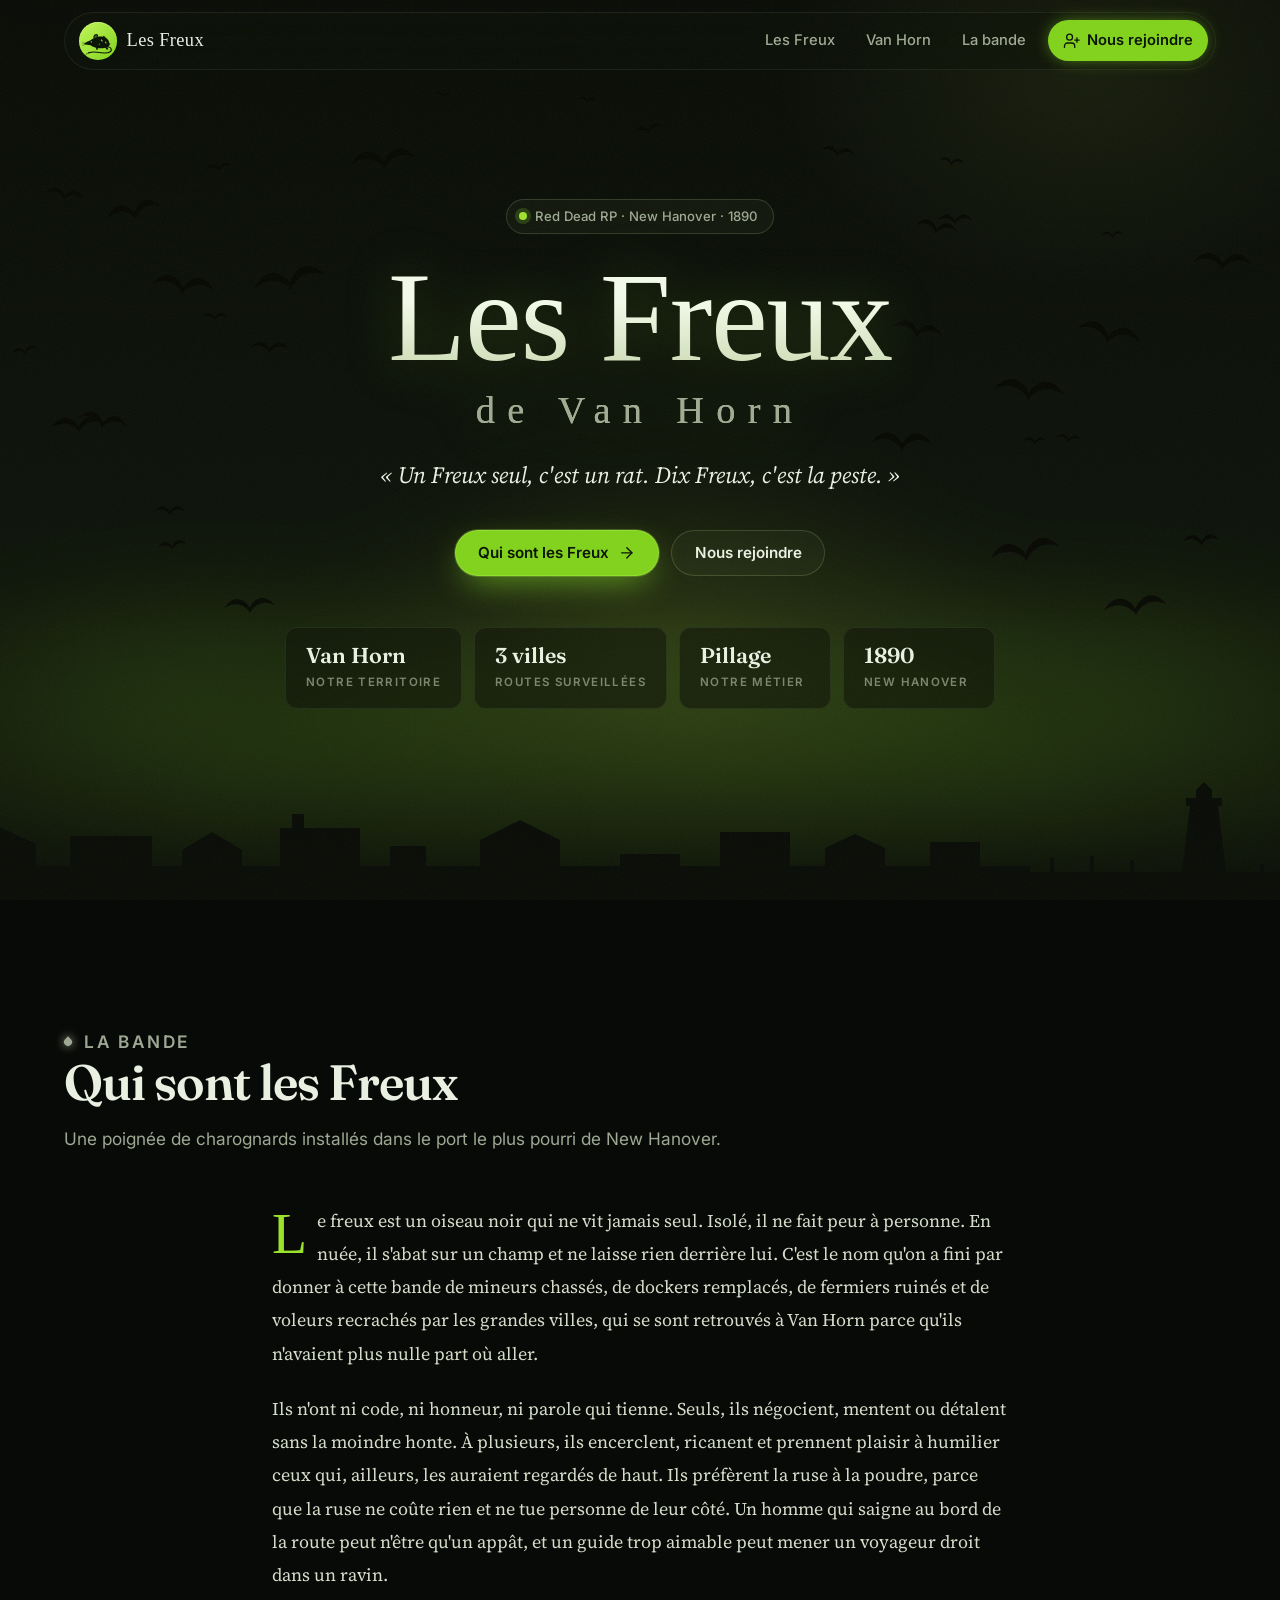
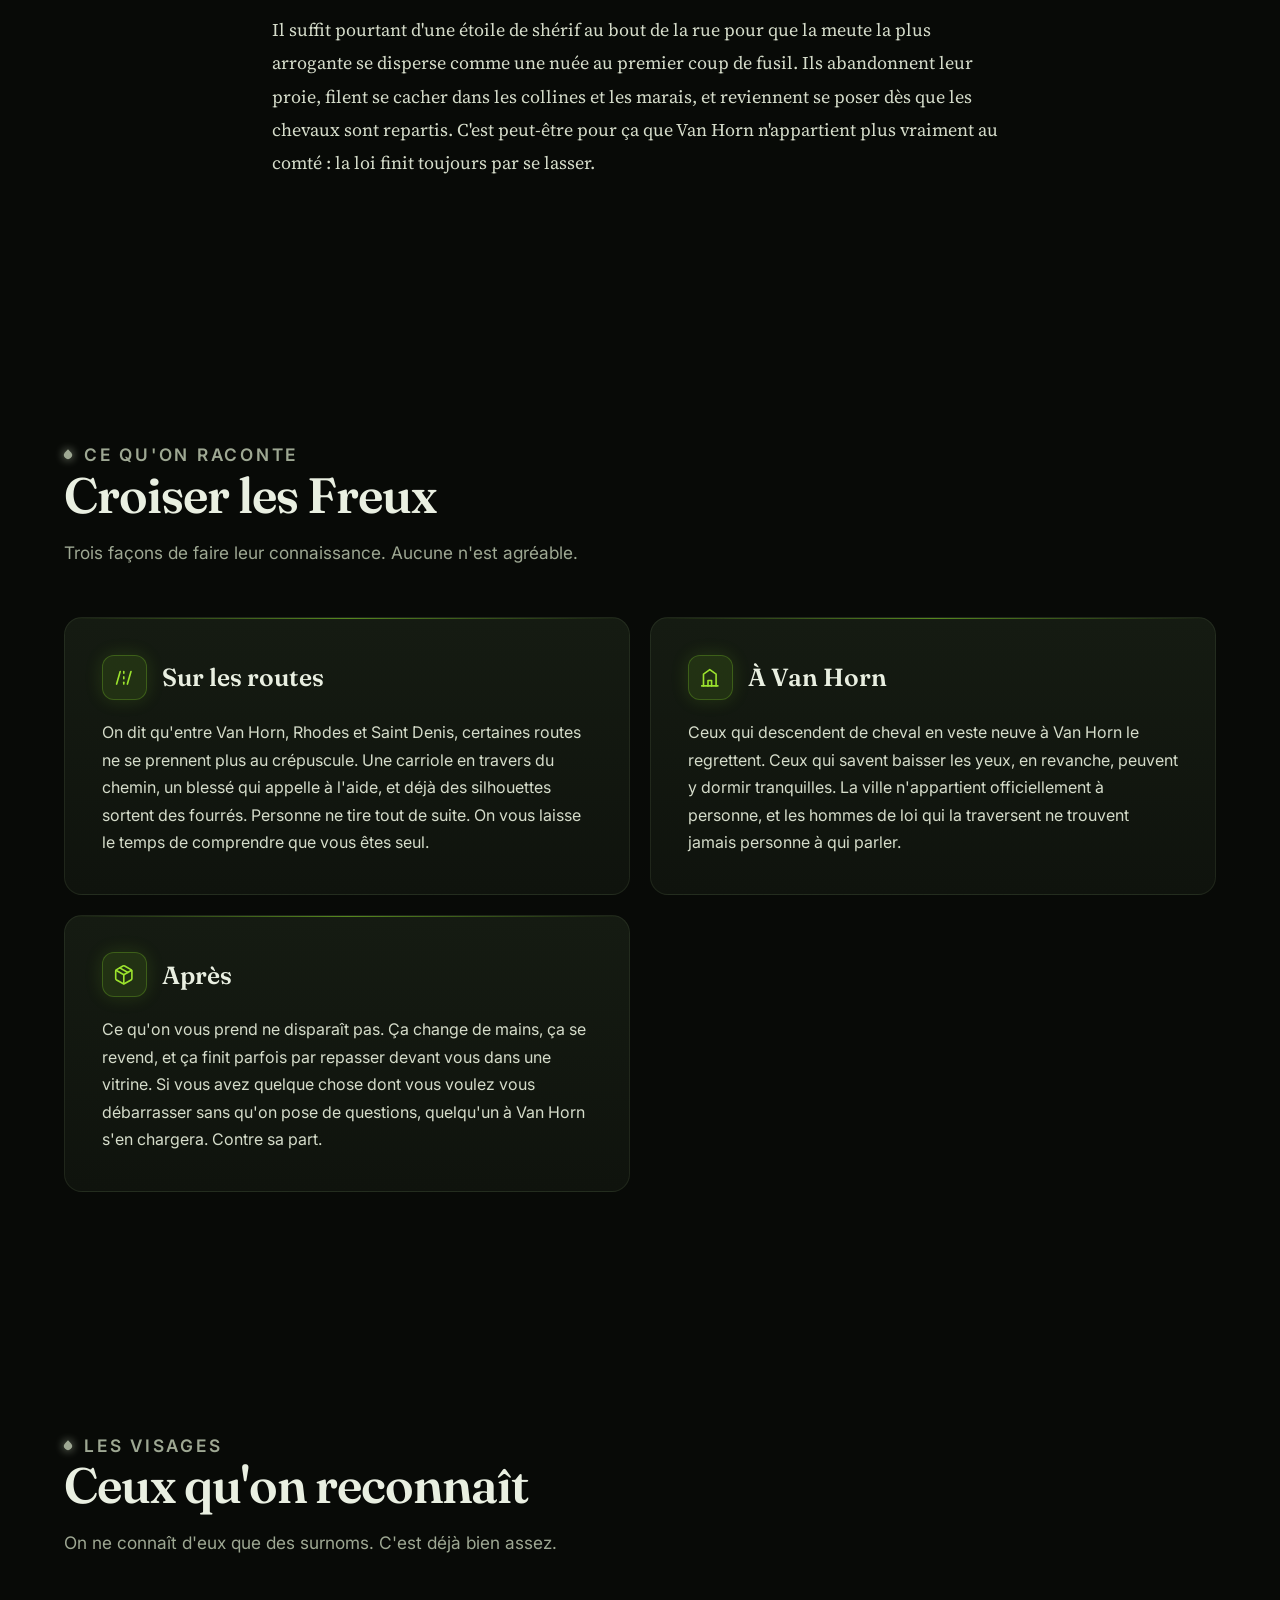
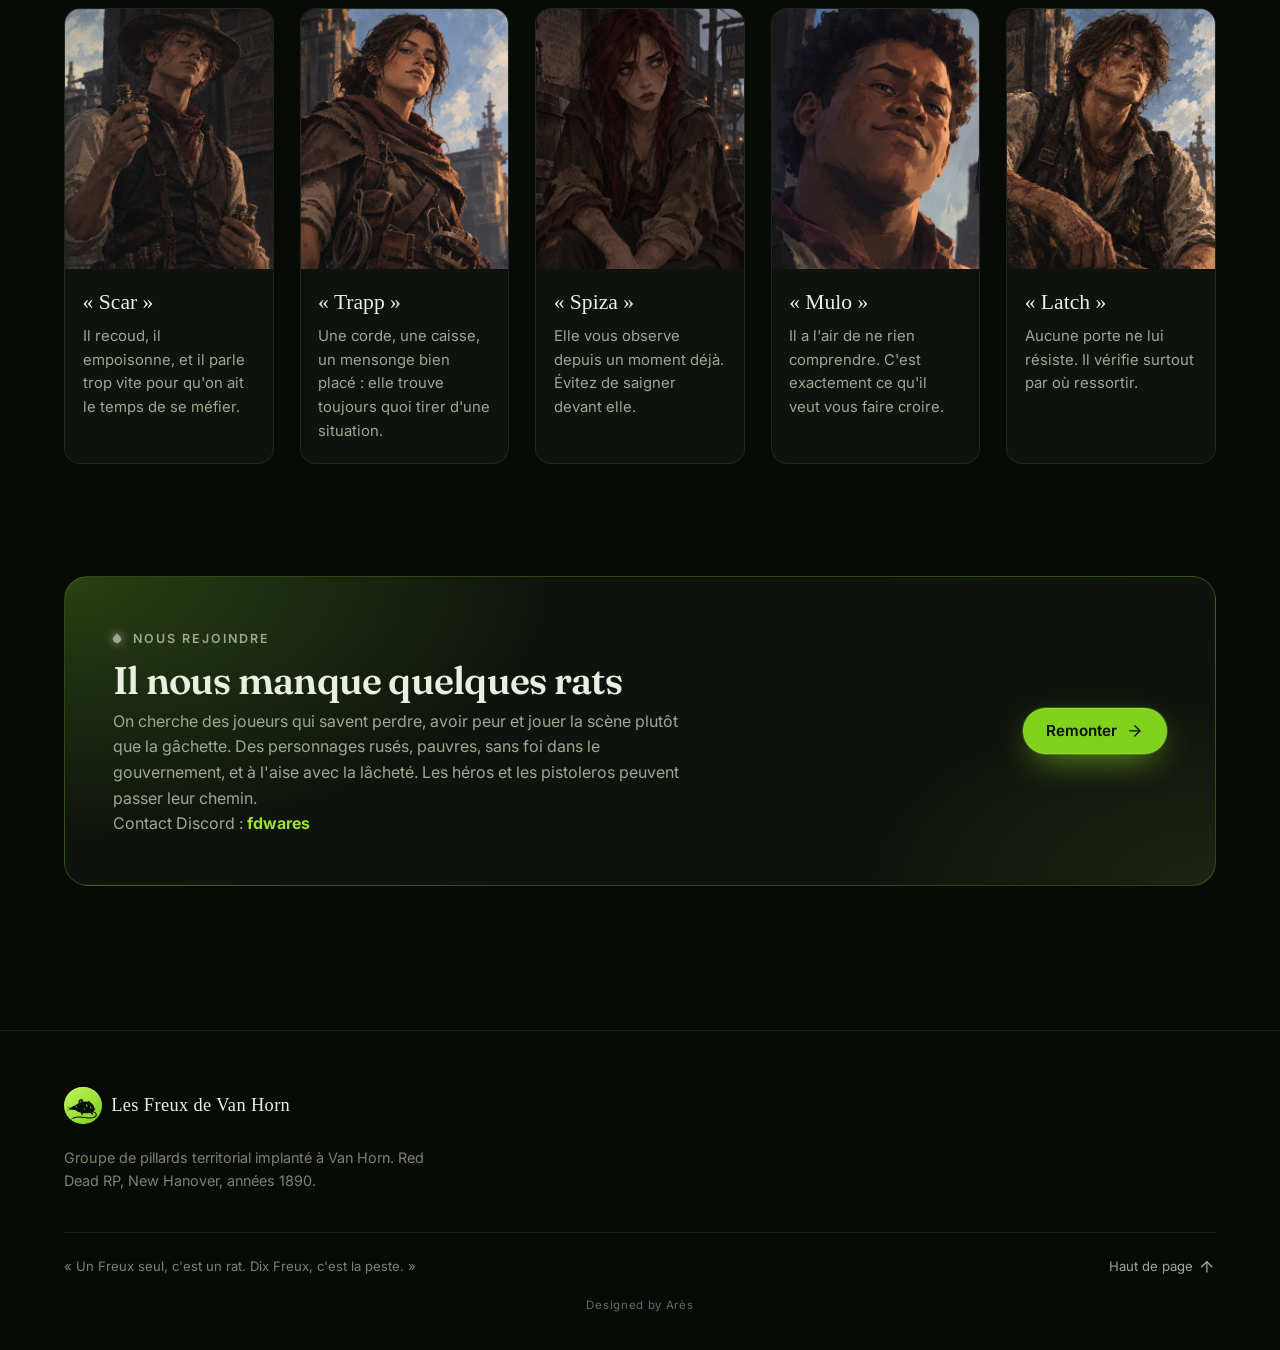
==== index.html @ 33059adc "Site public des Freux" ====
<!doctype html>
<html lang="fr">
<head>
<meta charset="utf-8">
<meta name="viewport" content="width=device-width, initial-scale=1">
<title>Les Freux de Van Horn</title>
<meta name="description" content="Les Freux, bande de pillards de Van Horn. Red Dead RP, New Hanover, années 1890.">
<meta name="theme-color" content="#080a07">
<script>document.documentElement.classList.add('js')</script>
<link rel="preconnect" href="https://fonts.googleapis.com">
<link rel="preconnect" href="https://fonts.gstatic.com" crossorigin>
<link href="https://fonts.googleapis.com/css2?family=Inter:wght@400;500;600;700&family=Fraunces:opsz,wght@9..144,500;9..144,600&family=Source+Serif+4:ital,opsz,wght@0,8..60,400;0,8..60,500;1,8..60,400&family=IM+Fell+English+SC&family=Special+Elite&display=swap" rel="stylesheet">
<link rel="stylesheet" href="style.css?v=1">
<link rel="icon" type="image/svg+xml" href="logo-freux.svg?v=2">
</head>
<body>
<header class="barre">
  <nav class="barre__inner" aria-label="Navigation principale">
    <a class="marque" href="#haut"><span class="marque__logo"><svg viewBox="0 0 64 64" aria-hidden="true"><g transform="translate(5.6 4) scale(0.84)"><path d="M51.6 45.4 C59 46.4 61 52.4 56.6 55.6 C51 59.6 40 58.4 30 56.6 C24 55.6 18.4 55.9 13 57.8" fill="none" stroke="#071004" stroke-width="2.3" stroke-linecap="round"/><path d="M13 57.8 C10.6 58.7 8.8 59.8 7.4 61" fill="none" stroke="#071004" stroke-width="1.2" stroke-linecap="round"/><path fill="#071004" fill-rule="evenodd" d="M3.5 40 C7 36.4 11.6 33.8 17 32.2 C19 29.8 21.8 28.4 24.6 28 C29.6 25.4 36.4 23.8 42 25.2 L43 22.6 L44.4 25.4 L46.2 23.2 L46.6 26.6 C51.4 28.8 54.6 33.4 54.8 38.8 L57.4 38.4 L55.4 41.2 C54.8 43.6 53 45.2 50.6 46 L53 51 L48.6 51.2 L47 47.2 C42 48.6 36 48.8 31 48.2 L31.6 51.6 L28.4 51.6 L27.8 47.6 C23.4 46.4 19.6 44.4 16.6 42.2 C12.6 41.8 7.6 41.6 3.5 40 Z M37.4 32 L39.6 29.8 L39.6 33.4 L42.2 32.2 L40.2 35.4 Z M45.6 36 L47.6 34 L47.8 37.4 L50 36.6 L48 39.4 Z M33 40.4 L35 38.8 L35 42 Z"/><path fill="#071004" d="M22.8 29 C21.4 23.8 24 19.6 28 19.4 C31.4 19.2 33 22.4 32 25.4 L30.4 24.8 L30.8 27.2 C29 28.8 25.4 29.8 22.8 29 Z"/><path fill="#e2f58a" fill-opacity=".28" d="M24.4 27.4 C23.6 24.2 25.2 21.6 27.8 21.4 C29.8 21.3 30.8 23 30.5 24.4 L29.4 24 L29.6 26.2 C28.2 27.2 26 27.8 24.4 27.4 Z"/><circle cx="18.4" cy="35.4" r="1.4" fill="#e2f58a" fill-opacity=".8"/><path d="M7 38.8 L0 35.6 M7.2 39.8 L-.6 39.6 M7 40.6 L.4 43.2" stroke="#071004" stroke-width=".6" stroke-linecap="round" fill="none"/></g></svg></span>Les Freux</a>
    <button class="barre__menu" type="button" aria-expanded="false" aria-controls="menu-principal" aria-label="Ouvrir le menu"><svg class="icone icone-ouvrir" viewBox="0 0 24 24" fill="none" stroke="currentColor" stroke-width="1.8" stroke-linecap="round" stroke-linejoin="round" aria-hidden="true"><path d="M4 6h16"/><path d="M4 12h16"/><path d="M4 18h16"/></svg><svg class="icone icone-fermer" viewBox="0 0 24 24" fill="none" stroke="currentColor" stroke-width="1.8" stroke-linecap="round" stroke-linejoin="round" aria-hidden="true"><path d="M18 6 6 18"/><path d="m6 6 12 12"/></svg></button>
    <div class="barre__liens" id="menu-principal">
      <a href="#freux">Les Freux</a>
      <a href="#rumeurs">Van Horn</a>
      <a href="#visages">La bande</a>
      <a class="barre__cta" href="#rejoindre"><svg class="icone" viewBox="0 0 24 24" fill="none" stroke="currentColor" stroke-width="1.8" stroke-linecap="round" stroke-linejoin="round" aria-hidden="true"><path d="M16 21v-2a4 4 0 0 0-4-4H6a4 4 0 0 0-4 4v2"/><circle cx="9" cy="7" r="4"/><path d="M19 8v6"/><path d="M22 11h-6"/></svg>Nous rejoindre</a>
    </div>
  </nav>
</header>
<div class="progression" aria-hidden="true"><span></span></div>

<main id="haut">

  <section class="hero">
    <svg class="hero__nuee" viewBox="0 0 1200 800" preserveAspectRatio="xMidYMid slice" aria-hidden="true">
    <defs>
      <path id="freux" fill="currentColor" d="M-20 2 C-14 -6 -7 -7 -1 1 L0 3 L1 1 C7 -7 14 -6 20 2 C13 -2 6 -1 1 5 L0 7 L-1 5 C-6 -1 -13 -2 -20 2Z"/>
    </defs>
    <g>
      <use href="#freux" transform="translate(150 186) rotate(-12) scale(1.22)"/>
      <use href="#freux" transform="translate(222 281) rotate(0) scale(0.56)"/>
      <use href="#freux" transform="translate(53 311) rotate(-11) scale(0.58)"/>
      <use href="#freux" transform="translate(184 484) rotate(-8) scale(0.64)"/>
      <use href="#freux" transform="translate(253 537) rotate(-3) scale(1.13)"/>
      <use href="#freux" transform="translate(372 140) rotate(-6) scale(1.44)"/>
      <use href="#freux" transform="translate(89 172) rotate(9) scale(0.84)"/>
      <use href="#freux" transform="translate(101 376) rotate(-4) scale(1.20)"/>
      <use href="#freux" transform="translate(226 148) rotate(-8) scale(0.57)"/>
      <use href="#freux" transform="translate(271 308) rotate(2) scale(0.85)"/>
      <use href="#freux" transform="translate(194 252) rotate(6) scale(1.37)"/>
      <use href="#freux" transform="translate(123 373) rotate(11) scale(1.08)"/>
      <use href="#freux" transform="translate(288 247) rotate(-11) scale(1.58)"/>
      <use href="#freux" transform="translate(182 453) rotate(0) scale(0.67)"/>
      <use href="#freux" transform="translate(607 114) rotate(-12) scale(0.65)"/>
      <use href="#freux" transform="translate(553 88) rotate(4) scale(0.40)"/>
      <use href="#freux" transform="translate(407 48) rotate(-9) scale(0.44)"/>
      <use href="#freux" transform="translate(530 46) rotate(-10) scale(0.35)"/>
    </g>
    <g>
      <use href="#freux" transform="translate(833 391) rotate(2) scale(1.34)"/>
      <use href="#freux" transform="translate(1118 231) rotate(3) scale(1.26)"/>
      <use href="#freux" transform="translate(1017 295) rotate(12) scale(1.42)"/>
      <use href="#freux" transform="translate(981 389) rotate(6) scale(0.57)"/>
      <use href="#freux" transform="translate(1040 537) rotate(-6) scale(1.40)"/>
      <use href="#freux" transform="translate(951 391) rotate(-1) scale(0.52)"/>
      <use href="#freux" transform="translate(877 143) rotate(8) scale(0.56)"/>
      <use href="#freux" transform="translate(864 201) rotate(10) scale(0.93)"/>
      <use href="#freux" transform="translate(847 292) rotate(11) scale(1.10)"/>
      <use href="#freux" transform="translate(1099 479) rotate(-2) scale(0.81)"/>
      <use href="#freux" transform="translate(942 488) rotate(-10) scale(1.55)"/>
      <use href="#freux" transform="translate(880 194) rotate(0) scale(0.76)"/>
      <use href="#freux" transform="translate(1020 208) rotate(-2) scale(0.50)"/>
      <use href="#freux" transform="translate(946 345) rotate(5) scale(1.55)"/>
      <use href="#freux" transform="translate(776 134) rotate(8) scale(0.74)"/>
      <use href="#freux" transform="translate(425 84) rotate(10) scale(0.36)"/>
      <use href="#freux" transform="translate(650 58) rotate(-4) scale(0.46)"/>
      <use href="#freux" transform="translate(540 55) rotate(14) scale(0.73)"/>
    </g>
  </svg>
    <svg class="hero__horizon" viewBox="0 0 1440 130" preserveAspectRatio="xMidYMax slice" aria-hidden="true">
    <path fill="currentColor" d="M0 130 L0 96 L40 96 L40 74 L78 56 L116 74 L116 96 L150 96 L150 66 L232 66 L232 96 L262 96 L262 80 L292 62 L322 80 L322 96 L360 96 L360 58 L372 58 L372 44 L384 44 L384 58 L440 58 L440 96 L470 96 L470 76 L506 76 L506 96 L560 96 L560 70 L600 50 L640 70 L640 96 L700 96 L700 84 L760 84 L760 96 L800 96 L800 62 L870 62 L870 96 L905 96 L905 78 L935 64 L965 78 L965 96 L1010 96 L1010 72 L1060 72 L1060 96 L1110 96 L1110 102 L1130 102 L1130 88 L1134 88 L1134 102 L1170 102 L1170 86 L1174 86 L1174 102 L1210 102 L1210 90 L1214 90 L1214 102 L1262 102 L1270 36 L1266 36 L1266 28 L1276 28 L1276 20 L1284 12 L1292 20 L1292 28 L1302 28 L1302 36 L1298 36 L1306 102 L1340 102 L1340 94 L1344 94 L1344 102 L1390 102 L1390 92 L1394 92 L1394 102 L1440 104 L1440 130 Z"/>
  </svg>
    <div class="hero__contenu">
      <p class="pastille"><span class="pastille__point"></span>Red Dead RP · New Hanover · 1890</p>
      <h1 class="hero__titre">Les Freux <span>de Van Horn</span></h1>
      <p class="hero__accroche">« Un Freux seul, c'est un rat. Dix Freux, c'est la peste. »</p>
      <div class="hero__actions">
        <a class="bouton bouton--plein" href="#freux">Qui sont les Freux <svg class="icone" viewBox="0 0 24 24" fill="none" stroke="currentColor" stroke-width="1.8" stroke-linecap="round" stroke-linejoin="round" aria-hidden="true"><path d="M5 12h14"/><path d="m12 5 7 7-7 7"/></svg></a>
        <a class="bouton" href="#rejoindre">Nous rejoindre</a>
      </div>
      <ul class="hero__chiffres">
        <li><strong>Van Horn</strong><span>Notre territoire</span></li>
        <li><strong>3 villes</strong><span>Routes surveillées</span></li>
        <li><strong>Pillage</strong><span>Notre métier</span></li>
        <li><strong>1890</strong><span>New Hanover</span></li>
      </ul>
    </div>
  </section>

  <section class="section" id="freux">
    <div class="conteneur">
      <header class="titre-section" data-reveal>
        <p class="surligne">La bande</p>
        <h2>Qui sont les Freux</h2>
        <p>Une poignée de charognards installés dans le port le plus pourri de New Hanover.</p>
      </header>

      <div class="lecture-seule" data-reveal>
        <p>Le freux est un oiseau noir qui ne vit jamais seul. Isolé, il ne fait peur à personne. En nuée, il s'abat sur un champ et ne laisse rien derrière lui. C'est le nom qu'on a fini par donner à cette bande de mineurs chassés, de dockers remplacés, de fermiers ruinés et de voleurs recrachés par les grandes villes, qui se sont retrouvés à Van Horn parce qu'ils n'avaient plus nulle part où aller.</p>
        <p>Ils n'ont ni code, ni honneur, ni parole qui tienne. Seuls, ils négocient, mentent ou détalent sans la moindre honte. À plusieurs, ils encerclent, ricanent et prennent plaisir à humilier ceux qui, ailleurs, les auraient regardés de haut. Ils préfèrent la ruse à la poudre, parce que la ruse ne coûte rien et ne tue personne de leur côté. Un homme qui saigne au bord de la route peut n'être qu'un appât, et un guide trop aimable peut mener un voyageur droit dans un ravin.</p>
        <p>Il suffit pourtant d'une étoile de shérif au bout de la rue pour que la meute la plus arrogante se disperse comme une nuée au premier coup de fusil. Ils abandonnent leur proie, filent se cacher dans les collines et les marais, et reviennent se poser dès que les chevaux sont repartis. C'est peut-être pour ça que Van Horn n'appartient plus vraiment au comté : la loi finit toujours par se lasser.</p>
      </div>
    </div>
  </section>

  <section class="section" id="rumeurs">
    <div class="conteneur">
      <header class="titre-section" data-reveal>
        <p class="surligne">Ce qu'on raconte</p>
        <h2>Croiser les Freux</h2>
        <p>Trois façons de faire leur connaissance. Aucune n'est agréable.</p>
      </header>
      <div class="grille-2">
        <article class="carte" data-reveal>
          <div class="carte__tete"><span class="icone-boite"><svg class="icone" viewBox="0 0 24 24" fill="none" stroke="currentColor" stroke-width="1.8" stroke-linecap="round" stroke-linejoin="round" aria-hidden="true"><path d="M4 19 8 5"/><path d="m16 19 4-14"/><path d="M12 5v2"/><path d="M12 11v2"/><path d="M12 17v2"/></svg></span><div><h3>Sur les routes</h3></div></div>
          <p>On dit qu'entre Van Horn, Rhodes et Saint Denis, certaines routes ne se prennent plus au crépuscule. Une carriole en travers du chemin, un blessé qui appelle à l'aide, et déjà des silhouettes sortent des fourrés. Personne ne tire tout de suite. On vous laisse le temps de comprendre que vous êtes seul.</p>
        </article>
        <article class="carte" data-reveal>
          <div class="carte__tete"><span class="icone-boite"><svg class="icone" viewBox="0 0 24 24" fill="none" stroke="currentColor" stroke-width="1.8" stroke-linecap="round" stroke-linejoin="round" aria-hidden="true"><path d="M3 21h18"/><path d="M5 21V8l7-5 7 5v13"/><path d="M10 21v-6h4v6"/></svg></span><div><h3>À Van Horn</h3></div></div>
          <p>Ceux qui descendent de cheval en veste neuve à Van Horn le regrettent. Ceux qui savent baisser les yeux, en revanche, peuvent y dormir tranquilles. La ville n'appartient officiellement à personne, et les hommes de loi qui la traversent ne trouvent jamais personne à qui parler.</p>
        </article>
        <article class="carte" data-reveal>
          <div class="carte__tete"><span class="icone-boite"><svg class="icone" viewBox="0 0 24 24" fill="none" stroke="currentColor" stroke-width="1.8" stroke-linecap="round" stroke-linejoin="round" aria-hidden="true"><path d="m7.5 4.27 9 5.15"/><path d="M21 8a2 2 0 0 0-1-1.73l-7-4a2 2 0 0 0-2 0l-7 4A2 2 0 0 0 3 8v8a2 2 0 0 0 1 1.73l7 4a2 2 0 0 0 2 0l7-4A2 2 0 0 0 21 16Z"/><path d="m3.3 7 8.7 5 8.7-5"/><path d="M12 22V12"/></svg></span><div><h3>Après</h3></div></div>
          <p>Ce qu'on vous prend ne disparaît pas. Ça change de mains, ça se revend, et ça finit parfois par repasser devant vous dans une vitrine. Si vous avez quelque chose dont vous voulez vous débarrasser sans qu'on pose de questions, quelqu'un à Van Horn s'en chargera. Contre sa part.</p>
        </article>
      </div>
    </div>
  </section>

  <section class="section" id="visages">
    <div class="conteneur">
      <header class="titre-section" data-reveal>
        <p class="surligne">Les visages</p>
        <h2>Ceux qu'on reconnaît</h2>
        <p>On ne connaît d'eux que des surnoms. C'est déjà bien assez.</p>
      </header>
      <div class="visages">
        <figure class="visage" data-reveal>
          <img src="kaid-marlow.jpg" alt="" loading="lazy">
          <figcaption><span class="visage__nom">« Scar »</span><span>Il recoud, il empoisonne, et il parle trop vite pour qu'on ait le temps de se méfier.</span></figcaption>
        </figure>
        <figure class="visage" data-reveal>
          <img src="mabel-trapp.jpg" alt="" loading="lazy">
          <figcaption><span class="visage__nom">« Trapp »</span><span>Une corde, une caisse, un mensonge bien placé : elle trouve toujours quoi tirer d'une situation.</span></figcaption>
        </figure>
        <figure class="visage" data-reveal>
          <img src="enid-veyne.jpg" alt="" loading="lazy">
          <figcaption><span class="visage__nom">« Spiza »</span><span>Elle vous observe depuis un moment déjà. Évitez de saigner devant elle.</span></figcaption>
        </figure>
        <figure class="visage" data-reveal>
          <img src="basile-bourlet.jpg" alt="" loading="lazy">
          <figcaption><span class="visage__nom">« Mulo »</span><span>Il a l'air de ne rien comprendre. C'est exactement ce qu'il veut vous faire croire.</span></figcaption>
        </figure>
        <figure class="visage" data-reveal>
          <img src="finn-oakes.jpg" alt="" loading="lazy">
          <figcaption><span class="visage__nom">« Latch »</span><span>Aucune porte ne lui résiste. Il vérifie surtout par où ressortir.</span></figcaption>
        </figure>
      </div>
    </div>
  </section>

  <section class="section section--serree" id="rejoindre">
    <div class="appel" data-reveal>
      <div>
        <p class="surligne">Nous rejoindre</p>
        <h2>Il nous manque quelques rats</h2>
        <p>On cherche des joueurs qui savent perdre, avoir peur et jouer la scène plutôt que la gâchette. Des personnages rusés, pauvres, sans foi dans le gouvernement, et à l'aise avec la lâcheté. Les héros et les pistoleros peuvent passer leur chemin.</p>
        <p class="appel__contact">Contact Discord : <strong>fdwares</strong></p>
      </div>
      <a class="bouton bouton--plein" href="#haut">Remonter <svg class="icone" viewBox="0 0 24 24" fill="none" stroke="currentColor" stroke-width="1.8" stroke-linecap="round" stroke-linejoin="round" aria-hidden="true"><path d="M5 12h14"/><path d="m12 5 7 7-7 7"/></svg></a>
    </div>
  </section>

</main>

<footer class="pied">
  <div class="pied__grille">
    <div>
      <a class="marque" href="#haut"><span class="marque__logo"><svg viewBox="0 0 64 64" aria-hidden="true"><g transform="translate(5.6 4) scale(0.84)"><path d="M51.6 45.4 C59 46.4 61 52.4 56.6 55.6 C51 59.6 40 58.4 30 56.6 C24 55.6 18.4 55.9 13 57.8" fill="none" stroke="#071004" stroke-width="2.3" stroke-linecap="round"/><path d="M13 57.8 C10.6 58.7 8.8 59.8 7.4 61" fill="none" stroke="#071004" stroke-width="1.2" stroke-linecap="round"/><path fill="#071004" fill-rule="evenodd" d="M3.5 40 C7 36.4 11.6 33.8 17 32.2 C19 29.8 21.8 28.4 24.6 28 C29.6 25.4 36.4 23.8 42 25.2 L43 22.6 L44.4 25.4 L46.2 23.2 L46.6 26.6 C51.4 28.8 54.6 33.4 54.8 38.8 L57.4 38.4 L55.4 41.2 C54.8 43.6 53 45.2 50.6 46 L53 51 L48.6 51.2 L47 47.2 C42 48.6 36 48.8 31 48.2 L31.6 51.6 L28.4 51.6 L27.8 47.6 C23.4 46.4 19.6 44.4 16.6 42.2 C12.6 41.8 7.6 41.6 3.5 40 Z M37.4 32 L39.6 29.8 L39.6 33.4 L42.2 32.2 L40.2 35.4 Z M45.6 36 L47.6 34 L47.8 37.4 L50 36.6 L48 39.4 Z M33 40.4 L35 38.8 L35 42 Z"/><path fill="#071004" d="M22.8 29 C21.4 23.8 24 19.6 28 19.4 C31.4 19.2 33 22.4 32 25.4 L30.4 24.8 L30.8 27.2 C29 28.8 25.4 29.8 22.8 29 Z"/><path fill="#e2f58a" fill-opacity=".28" d="M24.4 27.4 C23.6 24.2 25.2 21.6 27.8 21.4 C29.8 21.3 30.8 23 30.5 24.4 L29.4 24 L29.6 26.2 C28.2 27.2 26 27.8 24.4 27.4 Z"/><circle cx="18.4" cy="35.4" r="1.4" fill="#e2f58a" fill-opacity=".8"/><path d="M7 38.8 L0 35.6 M7.2 39.8 L-.6 39.6 M7 40.6 L.4 43.2" stroke="#071004" stroke-width=".6" stroke-linecap="round" fill="none"/></g></svg></span>Les Freux de Van Horn</a>
      <p class="pied__texte">Groupe de pillards territorial implanté à Van Horn. Red Dead RP, New Hanover, années 1890.</p>
    </div>
  </div>
  <div class="pied__bas">
    <span>« Un Freux seul, c'est un rat. Dix Freux, c'est la peste. »</span>
    <a href="#haut">Haut de page <svg class="icone" viewBox="0 0 24 24" fill="none" stroke="currentColor" stroke-width="1.8" stroke-linecap="round" stroke-linejoin="round" aria-hidden="true"><path d="m5 12 7-7 7 7"/><path d="M12 19V5"/></svg></a>
  </div>
  <p class="signature">Designed by Arès</p>
</footer>

<script src="site.js?v=1"></script>
</body>
</html>
---- style.css ----
/* =========================================================
   Les Freux de Van Horn — feuille de style commune
   ========================================================= */

:root {
  --fond: #080a07;
  --surface: #0f130d;
  --surface-2: #151b12;
  --bord: rgba(215, 255, 180, .08);
  --bord-fort: rgba(215, 255, 180, .16);

  --texte: #e9efe1;
  --texte-lecture: #d4dcc9;
  --doux: #9ea893;
  --pale: #7a846e;
  --braise: #9be22d;
  --braise-vive: #c0f55a;
  --braise-fonce: #7fd11b;
  --violet-survol: #a4ec3c;
  --laiton: #d3dc8c;

  --papier: #ece2cc;
  --encre-papier: #261c12;
  --doux-papier: #6a5842;

  --ui: "Inter", system-ui, -apple-system, "Segoe UI", Roboto, sans-serif;
  --titre: "Fraunces", Georgia, "Times New Roman", serif;
  --lecture: "Source Serif 4", Georgia, "Times New Roman", serif;
  --marque: "IM Fell English SC", Georgia, serif;
  --machine: "Special Elite", "Courier New", monospace;

  --rayon: 18px;
  --rayon-s: 12px;
  --large: 72rem;
  --prose: 42rem;
  --gout: clamp(1rem, 4vw, 2rem);
  --ombre: 0 24px 60px -24px rgba(0, 0, 0, .75);
}

* { box-sizing: border-box; }
html { scroll-behavior: smooth; scroll-padding-top: 6rem; }

body {
  margin: 0;
  background:
    radial-gradient(50rem 30rem at 100% 0%, rgba(140, 225, 40, .05), transparent 70%),
    var(--fond);
  color: var(--texte);
  font-family: var(--ui);
  font-size: 1rem;
  line-height: 1.6;
  -webkit-font-smoothing: antialiased;
  text-rendering: optimizeLegibility;
}

a { color: inherit; }
img { max-width: 100%; }
::selection { background: var(--braise-fonce); color: #071004; }
:focus-visible { outline: 2px solid var(--braise); outline-offset: 3px; border-radius: 4px; }

.icone { width: 1.1rem; height: 1.1rem; flex: none; }

/* ---------- Barre de navigation flottante ---------- */
.barre {
  position: fixed;
  top: .75rem;
  left: 0;
  right: 0;
  z-index: 50;
  padding: 0 var(--gout);
  pointer-events: none;
}
.barre__inner {
  position: relative;
  pointer-events: auto;
  max-width: var(--large);
  margin: 0 auto;
  display: flex;
  align-items: center;
  justify-content: space-between;
  gap: 1rem;
  padding: .45rem .45rem .45rem .9rem;
  border-radius: 999px;
  background: rgba(12, 16, 10, .55);
  border: 1px solid var(--bord);
  backdrop-filter: blur(16px) saturate(140%);
  -webkit-backdrop-filter: blur(16px) saturate(140%);
  transition: background .3s, box-shadow .3s, border-color .3s;
}
.barre.est-defile .barre__inner {
  background: rgba(11, 15, 9, .88);
  border-color: var(--bord-fort);
  box-shadow: var(--ombre);
}
.marque {
  display: inline-flex;
  align-items: center;
  gap: .6rem;
  text-decoration: none;
  font-family: var(--marque);
  font-size: 1.15rem;
  letter-spacing: .02em;
  white-space: nowrap;
}
.marque__logo {
  width: 2.35rem;
  height: 2.35rem;
  flex: none;
  overflow: hidden;
  border-radius: 50%;
  display: grid;
  place-items: center;
  background: linear-gradient(135deg, var(--braise-vive), var(--braise-fonce));
  color: #071004;
  box-shadow: inset 0 1px 0 rgba(255, 255, 255, .25);
}
.marque__logo svg { width: 100%; height: 100%; }
.barre__liens { display: flex; align-items: center; gap: .15rem; }
.barre__liens a {
  font-size: .92rem;
  font-weight: 500;
  color: var(--doux);
  text-decoration: none;
  padding: .55rem .9rem;
  border-radius: 999px;
  transition: color .2s, background .2s;
}
.barre__liens a:hover { color: var(--texte); background: rgba(215, 255, 180, .06); }
.barre__liens a[aria-current="page"] { color: var(--texte); background: rgba(215, 255, 180, .09); }
.barre__liens a.barre__cta {
  margin-left: .35rem;
  display: inline-flex;
  align-items: center;
  gap: .45rem;
  background: var(--braise-fonce);
  color: #071004;
  font-weight: 600;
}
.barre__liens a.barre__cta:hover,
.barre__liens a.barre__cta[aria-current="page"] { background: var(--violet-survol); color: #071004; }
.barre__menu {
  display: none;
  width: 2.5rem;
  height: 2.5rem;
  place-items: center;
  border-radius: 50%;
  border: 1px solid var(--bord-fort);
  background: rgba(215, 255, 180, .04);
  color: var(--texte);
  cursor: pointer;
}
.barre__menu .icone-fermer { display: none; }
.barre.est-ouvert .barre__menu .icone-ouvrir { display: none; }
.barre.est-ouvert .barre__menu .icone-fermer { display: block; }

/* ---------- Progression de lecture ---------- */
.progression {
  position: fixed;
  top: 0;
  left: 0;
  right: 0;
  height: 3px;
  z-index: 60;
  pointer-events: none;
}
.progression span {
  display: block;
  height: 100%;
  background: linear-gradient(90deg, var(--braise-fonce), var(--braise-vive), var(--laiton));
  transform: scaleX(0);
  transform-origin: left;
}

/* ---------- Héros ---------- */
.hero {
  position: relative;
  min-height: 100svh;
  display: grid;
  align-items: center;
  padding: 8rem var(--gout) 7.5rem;
  overflow: hidden;
  isolation: isolate;
}
.hero::before {
  content: "";
  position: absolute;
  inset: 0;
  z-index: -3;
  background:
    radial-gradient(60% 55% at 50% 105%, rgba(95, 190, 20, .42), transparent 70%),
    radial-gradient(35% 35% at 85% 8%, rgba(200, 230, 90, .08), transparent 70%),
    linear-gradient(180deg, #070906 0%, #0b0f09 55%, #0f1a0a 100%);
}
.hero::after {
  content: "";
  position: absolute;
  inset: 0;
  z-index: -1;
  background: linear-gradient(180deg, transparent 70%, var(--fond));
  pointer-events: none;
}
.hero--page { min-height: auto; padding: 9.5rem var(--gout) 6rem; }
.hero--page::after { background: linear-gradient(180deg, transparent 55%, var(--fond)); }

.hero__nuee {
  position: absolute;
  inset: 0;
  width: 100%;
  height: 100%;
  z-index: -2;
  color: #050403;
  opacity: .85;
}
.hero__nuee g { animation: derive 40s ease-in-out infinite alternate; }
.hero__nuee g:nth-child(2) { animation-duration: 55s; animation-delay: -12s; }
@keyframes derive { to { transform: translate(28px, -10px); } }
.hero__horizon {
  position: absolute;
  left: 0; right: 0; bottom: 0;
  width: 100%;
  height: clamp(60px, 11vw, 130px);
  z-index: -2;
  color: #050704;
}

.hero__contenu { max-width: var(--large); margin: 0 auto; width: 100%; text-align: center; }

.pastille {
  display: inline-flex;
  align-items: center;
  gap: .55rem;
  padding: .38rem .95rem .38rem .7rem;
  border-radius: 999px;
  border: 1px solid var(--bord-fort);
  background: rgba(215, 255, 180, .04);
  backdrop-filter: blur(6px);
  font-size: .82rem;
  font-weight: 500;
  color: var(--doux);
  margin: 0 0 1.6rem;
}
.pastille__point {
  width: .5rem;
  height: .5rem;
  border-radius: 50%;
  background: var(--braise);
  box-shadow: 0 0 0 4px rgba(140, 225, 40, .2);
}

.hero__titre {
  font-family: var(--marque);
  font-weight: 400;
  font-size: clamp(3.2rem, 11vw, 8rem);
  line-height: .92;
  letter-spacing: -.01em;
  margin: 0;
  background: linear-gradient(180deg, #f3f9e8 25%, #a9c28a 100%);
  -webkit-background-clip: text;
  background-clip: text;
  color: transparent;
}
.hero__titre span {
  display: block;
  font-size: .3em;
  letter-spacing: .32em;
  margin-top: 1rem;
  -webkit-text-fill-color: var(--doux);
  color: var(--doux);
}
.hero--page .hero__titre { font-size: clamp(2.8rem, 8vw, 5.6rem); }

.hero__accroche {
  font-family: var(--lecture);
  font-style: italic;
  font-size: clamp(1.15rem, 2.6vw, 1.45rem);
  color: var(--texte);
  margin: 1.8rem auto 0;
  max-width: 36rem;
}
.hero__actions {
  display: flex;
  justify-content: center;
  flex-wrap: wrap;
  gap: .75rem;
  margin-top: 2.2rem;
}
.hero__chiffres {
  list-style: none;
  padding: 0;
  margin: 3.2rem auto 0;
  display: flex;
  justify-content: center;
  flex-wrap: wrap;
  gap: .75rem;
}
.hero__chiffres li {
  min-width: 9.5rem;
  padding: .9rem 1.25rem;
  border-radius: var(--rayon-s);
  border: 1px solid var(--bord);
  background: rgba(11, 15, 9, .55);
  backdrop-filter: blur(10px);
  text-align: left;
}
.hero__chiffres strong {
  display: block;
  font-family: var(--titre);
  font-size: 1.35rem;
  font-weight: 600;
  line-height: 1.2;
}
.hero__chiffres span {
  font-size: .72rem;
  font-weight: 600;
  letter-spacing: .12em;
  text-transform: uppercase;
  color: var(--pale);
}
.puces { display: flex; justify-content: center; flex-wrap: wrap; gap: .5rem; margin-top: 1.6rem; }
.puce {
  display: inline-flex;
  align-items: center;
  gap: .4rem;
  padding: .35rem .8rem;
  border-radius: 999px;
  font-size: .82rem;
  font-weight: 500;
  background: rgba(9, 12, 7, .6);
  border: 1px solid var(--bord-fort);
  backdrop-filter: blur(6px);
  color: var(--texte);
}
.puce strong { color: var(--laiton); font-weight: 600; }

/* ---------- Boutons ---------- */
.bouton {
  display: inline-flex;
  align-items: center;
  justify-content: center;
  gap: .55rem;
  font-family: var(--ui);
  font-size: .95rem;
  font-weight: 600;
  line-height: 1.2;
  text-decoration: none;
  padding: .82rem 1.4rem;
  border-radius: 999px;
  border: 1px solid var(--bord-fort);
  color: var(--texte);
  background: rgba(215, 255, 180, .03);
  cursor: pointer;
  transition: transform .2s, background .2s, border-color .2s, box-shadow .2s;
}
.bouton:hover { border-color: rgba(215, 255, 180, .35); background: rgba(215, 255, 180, .07); transform: translateY(-1px); }
.bouton--plein {
  background: var(--braise-fonce);
  border-color: rgba(170, 240, 80, .4);
  color: #071004;
  box-shadow: 0 12px 30px -12px rgba(140, 225, 40, .7);
}
.bouton--plein:hover { background: var(--violet-survol); border-color: rgba(200, 250, 110, .5); }

/* ---------- Sections ---------- */
.section { padding: clamp(4.5rem, 10vw, 7rem) var(--gout); }
.section--serree { padding-top: 0; }
.conteneur { max-width: var(--large); margin: 0 auto; }

.titre-section { max-width: 46rem; margin: 0 0 clamp(2.2rem, 5vw, 3.2rem); }
.titre-section--centre { margin-inline: auto; text-align: center; }
.surligne {
  display: inline-flex;
  align-items: center;
  gap: .6rem;
  font-size: .78rem;
  font-weight: 600;
  letter-spacing: .16em;
  text-transform: uppercase;
  color: var(--braise);
  margin: 0 0 .9rem;
}
.surligne::before { content: ""; width: 1.5rem; height: 1px; background: currentColor; }
.titre-section h2 {
  font-family: var(--titre);
  font-weight: 600;
  font-size: clamp(2rem, 4.8vw, 3.1rem);
  line-height: 1.08;
  letter-spacing: -.02em;
  margin: 0;
}
.titre-section p { margin: 1rem 0 0; color: var(--doux); font-size: 1.08rem; }

/* ---------- Cartes ---------- */
.grille-2 {
  display: grid;
  grid-template-columns: repeat(auto-fit, minmax(min(100%, 24rem), 1fr));
  gap: 1.25rem;
}
.carte {
  position: relative;
  padding: clamp(1.5rem, 3.5vw, 2.3rem);
  border-radius: var(--rayon);
  background: linear-gradient(180deg, var(--surface-2), var(--surface));
  border: 1px solid var(--bord);
  overflow: hidden;
}
.carte::before {
  content: "";
  position: absolute;
  inset: 0 0 auto 0;
  height: 1px;
  background: linear-gradient(90deg, transparent, rgba(140, 225, 40, .55), transparent);
}
.carte__tete { display: flex; align-items: center; gap: .95rem; margin-bottom: 1.2rem; }
.icone-boite {
  width: 2.8rem;
  height: 2.8rem;
  flex: none;
  border-radius: 12px;
  display: grid;
  place-items: center;
  background: rgba(140, 225, 40, .12);
  color: var(--braise);
  border: 1px solid rgba(140, 225, 40, .25);
}
.icone-boite .icone { width: 1.35rem; height: 1.35rem; }
.carte__etiquette {
  display: block;
  font-size: .72rem;
  font-weight: 600;
  letter-spacing: .14em;
  text-transform: uppercase;
  color: var(--pale);
}
.carte h3 { font-family: var(--titre); font-weight: 600; font-size: 1.55rem; margin: 0; line-height: 1.15; }
.carte p { margin: 0 0 .9rem; color: #d5dcca; line-height: 1.72; }
.carte p:last-child { margin-bottom: 0; }

/* ---------- Appel vers le dossier ---------- */
.appel {
  position: relative;
  max-width: var(--large);
  margin: 0 auto;
  padding: clamp(1.8rem, 4.5vw, 3rem);
  border-radius: 24px;
  border: 1px solid rgba(140, 225, 40, .25);
  background:
    radial-gradient(70% 140% at 0% 0%, rgba(140, 225, 40, .22), transparent 60%),
    radial-gradient(50% 100% at 100% 100%, rgba(200, 230, 90, .08), transparent 60%),
    var(--surface);
  display: flex;
  align-items: center;
  justify-content: space-between;
  gap: 1.5rem 2.5rem;
  flex-wrap: wrap;
  overflow: hidden;
}
.appel h2 {
  font-family: var(--titre);
  font-weight: 600;
  font-size: clamp(1.7rem, 4vw, 2.4rem);
  line-height: 1.1;
  letter-spacing: -.02em;
  margin: 0 0 .5rem;
}
.appel p { margin: 0; color: var(--doux); max-width: 36rem; }
.appel .surligne { margin-bottom: .6rem; }

/* ---------- Lecture (background) ---------- */
.lecture {
  display: grid;
  grid-template-columns: minmax(0, 20rem) minmax(0, 1fr);
  gap: clamp(2rem, 5vw, 4.5rem);
  align-items: start;
}
.lecture__aside { position: sticky; top: 6.5rem; }
.resume {
  padding: 1.5rem;
  border-radius: var(--rayon);
  background: var(--surface);
  border: 1px solid var(--bord);
}
.resume__etiquette {
  display: flex;
  align-items: center;
  gap: .5rem;
  font-size: .75rem;
  font-weight: 600;
  letter-spacing: .14em;
  text-transform: uppercase;
  color: var(--laiton);
  margin: 0 0 .9rem;
}
.resume p { margin: 0 0 .85rem; font-size: .93rem; line-height: 1.68; color: #cfd8c3; }
.resume p:last-child { margin-bottom: 0; }

.recit {
  font-family: var(--lecture);
  font-size: 1.16rem;
  line-height: 1.82;
  color: var(--texte-lecture);
  max-width: var(--prose);
}
.recit--centre { margin: 0 auto; }
.recit p { margin: 0 0 1.4rem; }
.recit > p:first-of-type::first-letter {
  float: left;
  font-family: var(--marque);
  font-size: 4.3em;
  line-height: .8;
  padding: .07em .12em 0 0;
  color: var(--braise);
}
.recit h3 {
  font-family: var(--titre);
  font-weight: 600;
  font-size: 1.6rem;
  line-height: 1.2;
  letter-spacing: -.01em;
  margin: 3.2rem 0 1rem;
  color: var(--texte);
}
.recit h3 span {
  display: block;
  font-family: var(--ui);
  font-size: .72rem;
  font-weight: 600;
  letter-spacing: .15em;
  text-transform: uppercase;
  color: var(--laiton);
  margin-bottom: .45rem;
}
.recit .exergue {
  margin: 1.8rem 0;
  padding: 1.1rem 1.4rem;
  border-radius: var(--rayon-s);
  background: var(--surface);
  border: 1px solid var(--bord);
  border-left: 3px solid var(--laiton);
  font-style: italic;
  font-size: 1.22rem;
  color: var(--texte);
}
.traits { display: flex; flex-wrap: wrap; gap: .5rem; margin: 1.4rem 0 0; padding: 0; list-style: none; }
.traits li {
  font-family: var(--ui);
  font-size: .82rem;
  font-weight: 500;
  padding: .3rem .8rem;
  border-radius: 999px;
  border: 1px solid var(--bord-fort);
  color: var(--doux);
}
.recit .devise-finale {
  text-align: center;
  font-family: var(--marque);
  font-size: clamp(1.6rem, 4.5vw, 2.2rem);
  line-height: 1.25;
  color: var(--braise);
  margin: 3.5rem 0 1rem;
}
.fin {
  display: flex;
  align-items: center;
  gap: 1rem;
  margin: 2.8rem 0 0;
  color: var(--braise);
  font-size: .9rem;
}
.fin::before, .fin::after { content: ""; flex: 1; height: 1px; background: var(--bord-fort); }

.retour {
  display: inline-flex;
  align-items: center;
  gap: .4rem;
  margin-top: 2rem;
  font-family: var(--ui);
  font-size: .95rem;
  font-weight: 600;
  color: var(--braise);
  text-decoration: none;
}
.retour:hover { color: var(--braise-vive); }

/* ---------- Personnages ---------- */
.membres {
  display: grid;
  grid-template-columns: repeat(auto-fit, minmax(min(100%, 19rem), 1fr));
  gap: 1.25rem;
}
.membre {
  display: flex;
  flex-direction: column;
  border-radius: var(--rayon);
  overflow: hidden;
  background: var(--surface);
  border: 1px solid var(--bord);
  text-decoration: none;
  transition: transform .3s, border-color .3s, box-shadow .3s;
}
a.membre:hover {
  transform: translateY(-4px);
  border-color: rgba(140, 225, 40, .35);
  box-shadow: 0 30px 60px -30px rgba(140, 225, 40, .4);
}
.membre__visuel {
  position: relative;
  aspect-ratio: 4 / 3;
  overflow: hidden;
  background: radial-gradient(circle at 50% 40%, #1f3312, #0a0f07);
}
.membre__visuel img {
  position: absolute;
  inset: 0;
  width: 100%;
  height: 100%;
  object-fit: cover;
  object-position: center 22%;
  transition: transform .6s;
}
a.membre:hover .membre__visuel img { transform: scale(1.04); }
.membre__visuel::after {
  content: "";
  position: absolute;
  inset: 0;
  background: linear-gradient(180deg, transparent 45%, rgba(15, 19, 13, .92));
}
.membre__monogramme {
  position: absolute;
  inset: 0;
  display: grid;
  place-items: center;
  font-family: var(--marque);
  font-size: 4.2rem;
  color: var(--laiton);
}
.membre__visuel .puce { position: absolute; left: 1rem; bottom: 1rem; z-index: 1; }
.membre__corps { padding: 1.3rem 1.4rem 1.5rem; display: flex; flex-direction: column; flex: 1; }
.membre h3 { font-family: var(--titre); font-weight: 600; font-size: 1.5rem; margin: 0 0 .5rem; line-height: 1.15; }
.membre p { margin: 0; color: var(--doux); font-size: .95rem; line-height: 1.65; }
.membre__lien {
  margin-top: auto;
  padding-top: 1.1rem;
  display: inline-flex;
  align-items: center;
  gap: .4rem;
  font-size: .9rem;
  font-weight: 600;
  color: var(--braise);
}
.membre--vide {
  justify-content: center;
  align-items: center;
  gap: .8rem;
  text-align: center;
  border-style: dashed;
  border-color: var(--bord-fort);
  background: transparent;
  color: var(--pale);
  padding: 2rem;
  min-height: 14rem;
  font-size: .95rem;
}
.membre--vide .icone-boite { color: var(--pale); background: rgba(215, 255, 180, .04); border-color: var(--bord-fort); }

/* ---------- Dossier de groupe ---------- */
.dossier-page {
  max-width: var(--large);
  margin: 0 auto;
  display: grid;
  grid-template-columns: 15.5rem minmax(0, 1fr);
  gap: clamp(2rem, 4vw, 3.5rem);
  align-items: start;
}
.sommaire {
  position: sticky;
  top: 6.5rem;
  padding: 1.1rem;
  border-radius: var(--rayon);
  background: var(--surface);
  border: 1px solid var(--bord);
}
.sommaire__titre {
  font-size: .72rem;
  font-weight: 600;
  letter-spacing: .14em;
  text-transform: uppercase;
  color: var(--pale);
  margin: .2rem .6rem .6rem;
}
.sommaire ol { list-style: none; margin: 0; padding: 0; counter-reset: s; }
.sommaire a {
  display: flex;
  gap: .7rem;
  padding: .55rem .65rem;
  border-radius: 10px;
  font-size: .9rem;
  color: var(--doux);
  text-decoration: none;
  transition: background .2s, color .2s;
}
.sommaire a::before {
  counter-increment: s;
  content: counter(s, decimal-leading-zero);
  font-variant-numeric: tabular-nums;
  color: var(--pale);
}
.sommaire a:hover { background: rgba(215, 255, 180, .05); color: var(--texte); }
.sommaire a.est-actif { background: rgba(140, 225, 40, .12); color: var(--texte); }
.sommaire a.est-actif::before { color: var(--braise); }
.sommaire__actions { margin-top: .9rem; padding-top: .9rem; border-top: 1px solid var(--bord); }
.sommaire__actions .bouton { width: 100%; font-size: .88rem; padding: .7rem 1rem; }

.stats {
  display: grid;
  grid-template-columns: repeat(auto-fit, minmax(min(100%, 12.5rem), 1fr));
  gap: .75rem;
}
.stat {
  padding: 1.05rem 1.2rem;
  border-radius: var(--rayon-s);
  background: var(--surface);
  border: 1px solid var(--bord);
}
.stat--large { grid-column: 1 / -1; }
.stat__tete {
  display: flex;
  align-items: center;
  gap: .5rem;
  color: var(--pale);
  font-size: .72rem;
  font-weight: 600;
  letter-spacing: .12em;
  text-transform: uppercase;
}
.stat__tete .icone { width: 1rem; height: 1rem; color: var(--braise); }
.stat__valeur { margin: .45rem 0 0; font-family: var(--titre); font-size: 1.12rem; font-weight: 600; line-height: 1.35; }

.panneau {
  margin-top: 1.25rem;
  padding: clamp(1.5rem, 3.5vw, 2.4rem);
  border-radius: var(--rayon);
  background: var(--surface);
  border: 1px solid var(--bord);
}
.panneau__tete { display: flex; align-items: center; gap: 1rem; margin-bottom: 1.3rem; }
.panneau__num {
  flex: none;
  width: 2.6rem;
  height: 2.6rem;
  border-radius: 12px;
  display: grid;
  place-items: center;
  font-weight: 700;
  font-size: .88rem;
  font-variant-numeric: tabular-nums;
  background: rgba(140, 225, 40, .12);
  color: var(--braise);
  border: 1px solid rgba(140, 225, 40, .25);
}
.panneau h2 {
  font-family: var(--titre);
  font-weight: 600;
  font-size: clamp(1.45rem, 3.2vw, 1.9rem);
  line-height: 1.15;
  letter-spacing: -.01em;
  margin: 0;
}
.panneau h3 {
  font-size: .75rem;
  font-weight: 600;
  letter-spacing: .14em;
  text-transform: uppercase;
  color: var(--laiton);
  margin: 1.6rem 0 .55rem;
}
.panneau p {
  font-family: var(--lecture);
  font-size: 1.08rem;
  line-height: 1.8;
  color: var(--texte-lecture);
  margin: 0 0 1.1rem;
  max-width: 46rem;
}
.panneau p:last-child { margin-bottom: 0; }

.perso {
  display: grid;
  grid-template-columns: 5.5rem minmax(0, 1fr);
  gap: 1.2rem;
  padding: 1.2rem;
  border-radius: var(--rayon-s);
  background: var(--surface-2);
  border: 1px solid var(--bord);
  margin-top: .9rem;
}
.perso__visuel {
  position: relative;
  width: 5.5rem;
  aspect-ratio: 1;
  border-radius: 12px;
  overflow: hidden;
  display: grid;
  place-items: center;
  background: radial-gradient(circle at 50% 40%, #1f3312, #0a0f07);
}
.perso__visuel img { position: absolute; inset: 0; width: 100%; height: 100%; object-fit: cover; object-position: center 22%; }
.perso__visuel span { font-family: var(--marque); font-size: 1.8rem; color: var(--laiton); }
.perso h4 { margin: 0; font-family: var(--titre); font-weight: 600; font-size: 1.3rem; line-height: 1.2; }
.panneau .perso__role { margin: .2rem 0 .6rem; font-family: var(--ui); font-size: .85rem; line-height: 1.5; color: var(--laiton); }
.panneau .perso p { font-size: 1rem; line-height: 1.7; margin-bottom: .6rem; }
.lien-fleche {
  display: inline-flex;
  align-items: center;
  gap: .35rem;
  font-size: .9rem;
  font-weight: 600;
  color: var(--braise);
  text-decoration: none;
}
.lien-fleche:hover { color: var(--braise-vive); }
.panneau .note { font-family: var(--ui); font-size: .92rem; color: var(--pale); font-style: italic; margin-top: 1.2rem; }
.actions { display: flex; flex-wrap: wrap; gap: .6rem; margin-top: 1rem; }

/* ---------- Galeries photo ---------- */
.galerie {
  display: grid;
  grid-template-columns: repeat(auto-fit, minmax(min(100%, 17rem), 1fr));
  gap: .75rem;
  margin-top: 1.5rem;
}
.galerie__item {
  position: relative;
  display: block;
  aspect-ratio: 16 / 10;
  border-radius: var(--rayon-s);
  overflow: hidden;
  border: 1px solid var(--bord);
  background: var(--surface-2);
  cursor: zoom-in;
}
.galerie__item img {
  position: absolute;
  inset: 0;
  width: 100%;
  height: 100%;
  object-fit: cover;
  transition: transform .6s ease;
}
.galerie__item::after {
  content: "";
  position: absolute;
  inset: 0;
  background: linear-gradient(180deg, transparent 55%, rgba(6, 9, 5, .85));
}
.galerie__item:hover img { transform: scale(1.04); }
.galerie__legende {
  position: absolute;
  left: .9rem;
  right: 3rem;
  bottom: .75rem;
  z-index: 1;
  font-size: .82rem;
  font-weight: 500;
  line-height: 1.35;
  color: var(--texte);
}
.galerie__zoom {
  position: absolute;
  top: .6rem;
  right: .6rem;
  z-index: 1;
  width: 2rem;
  height: 2rem;
  display: grid;
  place-items: center;
  border-radius: 50%;
  background: rgba(9, 12, 7, .65);
  border: 1px solid var(--bord-fort);
  color: var(--texte);
  opacity: 0;
  transition: opacity .25s;
}
.galerie__zoom .icone { width: .95rem; height: .95rem; }
.galerie__item:hover .galerie__zoom,
.galerie__item:focus-visible .galerie__zoom { opacity: 1; }
.galerie__attente {
  grid-column: 1 / -1;
  display: flex;
  align-items: center;
  justify-content: center;
  gap: .6rem;
  min-height: 7rem;
  border-radius: var(--rayon-s);
  border: 1px dashed var(--bord-fort);
  color: var(--pale);
  font-size: .92rem;
}

.visionneuse {
  width: min(92vw, 90rem);
  max-width: none;
  max-height: 92vh;
  padding: 0;
  border: 1px solid var(--bord-fort);
  border-radius: var(--rayon);
  background: #070906;
  color: var(--texte);
  overflow: hidden;
}
.visionneuse::backdrop { background: rgba(5, 4, 3, .85); backdrop-filter: blur(6px); }
.visionneuse img { display: block; width: 100%; max-height: calc(92vh - 3.2rem); object-fit: contain; }
.visionneuse__bas {
  display: flex;
  align-items: center;
  justify-content: space-between;
  gap: 1rem;
  padding: .7rem 1rem;
  font-size: .9rem;
  color: var(--doux);
}
.visionneuse__fermer {
  display: inline-grid;
  place-items: center;
  width: 2.2rem;
  height: 2.2rem;
  border-radius: 50%;
  border: 1px solid var(--bord-fort);
  background: transparent;
  color: var(--texte);
  cursor: pointer;
}

/* ---------- Fiche de personnage : dossier papier ---------- */
.dossier {
  position: relative;
  max-width: 46rem;
  margin: -2.5rem auto 0;
  background:
    radial-gradient(120% 100% at 30% 0%, transparent 60%, rgba(90, 60, 25, .22) 100%),
    var(--papier);
  color: var(--encre-papier);
  padding: clamp(1.6rem, 5vw, 2.8rem);
  border-radius: 6px;
  box-shadow: 0 40px 80px -30px rgba(0, 0, 0, .8);
}
.dossier--portrait { max-width: 56rem; }
.dossier__titre {
  font-family: var(--machine);
  font-size: .82rem;
  letter-spacing: .1em;
  border-bottom: 2px solid var(--encre-papier);
  padding-bottom: .6rem;
  margin: 0 0 1.4rem;
  display: flex;
  justify-content: space-between;
  gap: 1rem;
  flex-wrap: wrap;
}
.dossier dl { display: grid; grid-template-columns: max-content 1fr; gap: .55rem 1.4rem; margin: 0; }
.dossier dt { font-family: var(--machine); font-size: .82rem; color: var(--doux-papier); padding-top: .3rem; }
.dossier dd { margin: 0; font-family: var(--machine); font-size: 1.05rem; border-bottom: 1px dotted #9d8a6b; padding-bottom: .2rem; }
.dossier__note { margin: 1.6rem 0 0; font-family: var(--machine); font-size: .9rem; line-height: 1.6; color: #4a3b2a; }
.dossier__grille { display: grid; grid-template-columns: minmax(0, 15rem) 1fr; gap: clamp(1.2rem, 4vw, 2.2rem); align-items: start; }
.photo { margin: 0; background: #f5ecd9; padding: .55rem .55rem 2rem; box-shadow: 0 6px 18px rgba(40, 25, 10, .3); transform: rotate(1.5deg); }
.photo img { display: block; width: 100%; height: auto; aspect-ratio: 4 / 5; object-fit: cover; filter: sepia(.22) contrast(1.05); }
.photo__vide {
  display: grid;
  place-items: center;
  aspect-ratio: 4 / 5;
  background: radial-gradient(circle at 50% 40%, #4a3322, #1c140e);
  filter: sepia(.2);
}
.photo__vide span { font-family: var(--marque); font-size: 3.4rem; color: #d9b67f; }
.photo figcaption { font-family: var(--machine); font-size: .76rem; text-align: center; margin-top: .55rem; color: #4a3b2a; }
.dossier__devise { margin: 1.4rem 0 0; font-family: var(--lecture); font-style: italic; font-size: 1.12rem; border-left: 3px solid #3d6e12; padding-left: .9rem; color: #3b2d1f; }
.tampon {
  position: absolute;
  top: 3.6rem;
  right: clamp(.8rem, 4vw, 2.4rem);
  font-family: var(--machine);
  font-size: clamp(1rem, 3.2vw, 1.4rem);
  letter-spacing: .12em;
  color: #3d6e12;
  border: 3px solid #3d6e12;
  padding: .2rem .8rem;
  transform: rotate(-10deg);
  opacity: .8;
  mix-blend-mode: multiply;
}
.dossier--portrait { padding-bottom: clamp(4.2rem, 8vw, 5rem); }
.dossier--portrait .tampon { top: auto; left: auto; right: clamp(1.2rem, 4vw, 2.6rem); bottom: 1.1rem; z-index: 2; }

/* ---------- Pied de page ---------- */
.pied { border-top: 1px solid var(--bord); padding: 3.5rem var(--gout) 2.2rem; margin-top: 2rem; }
.pied__grille {
  max-width: var(--large);
  margin: 0 auto;
  display: flex;
  justify-content: space-between;
  gap: 2rem 3rem;
  flex-wrap: wrap;
}
.pied__texte { color: var(--pale); font-size: .9rem; max-width: 24rem; margin: .9rem 0 0; }
.pied__colonnes { display: flex; gap: 2rem 4rem; flex-wrap: wrap; }
.pied__colonne p { margin: 0 0 .7rem; font-size: .72rem; font-weight: 600; letter-spacing: .14em; text-transform: uppercase; color: var(--pale); }
.pied__colonne ul { list-style: none; margin: 0; padding: 0; display: grid; gap: .45rem; }
.pied__colonne a { color: var(--doux); text-decoration: none; font-size: .92rem; }
.pied__colonne a:hover { color: var(--texte); }
.pied__bas {
  max-width: var(--large);
  margin: 2.5rem auto 0;
  padding-top: 1.4rem;
  border-top: 1px solid var(--bord);
  display: flex;
  justify-content: space-between;
  gap: .5rem 1.5rem;
  flex-wrap: wrap;
  font-size: .82rem;
  color: var(--pale);
}
.pied__bas a { color: var(--doux); text-decoration: none; display: inline-flex; align-items: center; gap: .35rem; }
.pied__bas a:hover { color: var(--texte); }
.signature { max-width: var(--large); margin: 1.2rem auto 0; text-align: center; font-family: var(--ui); font-size: .72rem; letter-spacing: .06em; color: var(--pale); opacity: .8; }

/* ---------- Liens entre les membres ---------- */
.liens { display: grid; grid-template-columns: minmax(0, 1.15fr) minmax(0, 1fr); gap: clamp(1.5rem, 4vw, 3rem); align-items: start; }
.liens__visuel { position: sticky; top: 6rem; background: var(--surface); border: 1px solid var(--bord); border-radius: 18px; padding: clamp(.8rem, 2vw, 1.4rem); }
.liens__schema { display: block; width: 100%; height: auto; }
.liens__trait { stroke-width: 2.6; fill: none; }
.liens__trait--recrute { stroke: var(--braise); }
.liens__trait--complice { stroke: var(--laiton); }
.liens__trait--dette { stroke: var(--laiton); stroke-dasharray: 10 7; }
.liens__trait--mefiance { stroke: #d9534a; stroke-dasharray: 2 7; stroke-linecap: round; stroke-width: 3.2; }
.liens__pointe { fill: var(--braise); }
.liens__num circle { fill: var(--fond); stroke-width: 2; }
.liens__num text { font-family: var(--ui); font-size: 15px; font-weight: 700; text-anchor: middle; fill: var(--texte); }
.liens__num--recrute circle { stroke: var(--braise); }
.liens__num--complice circle, .liens__num--dette circle { stroke: var(--laiton); }
.liens__num--mefiance circle { stroke: #d9534a; }
.liens__halo { fill: rgba(155, 226, 45, .10); }
.liens__anneau { fill: none; stroke: var(--braise-fonce); stroke-width: 3; }
.liens__noeud--centre .liens__anneau { stroke: var(--braise); stroke-width: 4; }
.liens__noeud--centre .liens__halo { fill: rgba(155, 226, 45, .18); }
.liens__noeud:hover .liens__anneau { stroke: var(--braise-vive); }
.liens__nom { font-family: var(--marque); font-size: 22px; text-anchor: middle; fill: var(--texte); }
.liens__prenom { font-family: var(--ui); font-size: 13px; letter-spacing: .08em; text-transform: uppercase; text-anchor: middle; fill: var(--pale); }
.liens__legende { list-style: none; margin: 1rem 0 0; padding: 0; display: flex; flex-wrap: wrap; gap: .5rem 1.2rem; font-family: var(--ui); font-size: .82rem; color: var(--doux); }
.liens__legende li { display: inline-flex; align-items: center; gap: .5rem; }
.liens__pastille { display: inline-block; width: 1.6rem; height: 0; border-top: 3px solid var(--braise); }
.liens__pastille--complice { border-top-color: var(--laiton); }
.liens__pastille--dette { border-top: 3px dashed var(--laiton); }
.liens__pastille--mefiance { border-top: 3px dotted #d9534a; }
.liens__liste { list-style: none; margin: 0; padding: 0; display: grid; gap: .8rem; }
.lien { display: grid; grid-template-columns: 2.1rem minmax(0, 1fr); gap: .9rem; background: var(--surface); border: 1px solid var(--bord); border-radius: 14px; padding: 1rem 1.1rem; }
.lien__num { width: 2.1rem; height: 2.1rem; border-radius: 50%; display: grid; place-items: center; font-family: var(--ui); font-weight: 700; font-size: .9rem; border: 2px solid var(--braise); color: var(--texte); }
.lien--complice .lien__num, .lien--dette .lien__num { border-color: var(--laiton); }
.lien--mefiance .lien__num { border-color: #d9534a; }
.lien p { margin: 0; color: var(--doux); line-height: 1.6; font-size: .95rem; }
.lien .lien__titre { font-family: var(--titre); font-weight: 600; font-size: 1.1rem; color: var(--texte); margin-bottom: .25rem; }
.lien__titre span { font-family: var(--ui); font-weight: 500; font-size: .72rem; letter-spacing: .06em; text-transform: uppercase; color: var(--pale); margin-left: .4rem; }
@media (max-width: 900px) {
  .liens { grid-template-columns: 1fr; }
  .liens__visuel { position: static; }
}

/* ---------- Frise de la bande ---------- */
.frise { list-style: none; margin: 0 auto; padding: 0; position: relative; max-width: 62rem; }
.frise::before { content: ""; position: absolute; top: .5rem; bottom: .5rem; left: 50%; width: 2px; transform: translateX(-50%); background: linear-gradient(180deg, transparent, var(--braise-fonce) 6%, var(--braise-fonce) 88%, transparent); opacity: .55; }
.frise__etape { position: relative; width: 50%; padding: 0 2.6rem 2rem 0; }
.frise__etape:nth-child(even) { margin-left: 50%; padding: 0 0 2rem 2.6rem; }
.frise__point { position: absolute; top: 1.35rem; right: -8px; width: 16px; height: 16px; border-radius: 50%; background: var(--fond); border: 3px solid var(--braise-fonce); z-index: 1; }
.frise__etape:nth-child(even) .frise__point { right: auto; left: -8px; }
.frise__etape--cle .frise__point { background: var(--braise); border-color: var(--braise-vive); box-shadow: 0 0 14px rgba(155, 226, 45, .6); }
.frise__carte { background: var(--surface); border: 1px solid var(--bord); border-radius: 16px; padding: 1.2rem 1.3rem 1.3rem; transition: border-color .4s; }
.frise__carte:hover { border-color: rgba(140, 225, 40, .22); }
.frise__etape--cle .frise__carte { border-color: rgba(155, 226, 45, .22); background: linear-gradient(160deg, rgba(155, 226, 45, .07), var(--surface) 55%); }
.frise__etape--avenir .frise__carte { background: transparent; border-style: dashed; border-color: var(--bord-fort); }
.frise__etape--avenir .frise__point { border-style: dashed; }
.frise__date { margin: 0 0 .5rem; font-family: var(--machine); font-size: .85rem; letter-spacing: .1em; text-transform: uppercase; color: var(--laiton); }
.frise__tete { display: flex; align-items: center; gap: .8rem; margin-bottom: .55rem; }
.frise__tete h3 { margin: 0; font-family: var(--titre); font-weight: 600; font-size: 1.35rem; line-height: 1.2; }
.frise__portrait { flex: none; width: 2.8rem; height: 2.8rem; border-radius: 50%; overflow: hidden; border: 2px solid var(--braise-fonce); }
.frise__portrait img { width: 100%; height: 100%; object-fit: cover; object-position: center 20%; display: block; }
.frise__carte > p:last-child { margin: 0; color: var(--doux); line-height: 1.68; font-size: .96rem; }
@media (max-width: 760px) {
  .frise::before { left: 7px; transform: none; }
  .frise__etape, .frise__etape:nth-child(even) { width: auto; margin-left: 0; padding: 0 0 1.4rem 2rem; }
  .frise__point, .frise__etape:nth-child(even) .frise__point { left: 0; right: auto; }
}

/* ---------- Menus déroulants ---------- */
.barre__groupe { position: relative; display: flex; }
.barre__chevron { width: .85rem; height: .85rem; margin-left: .25rem; opacity: .6; transition: transform .25s; }
.barre__groupe:hover .barre__chevron, .barre__groupe:focus-within .barre__chevron { transform: rotate(180deg); }
.barre__sous {
  position: absolute;
  top: calc(100% + .55rem);
  left: 0;
  min-width: 13rem;
  display: flex;
  flex-direction: column;
  gap: .1rem;
  padding: .4rem;
  border-radius: 14px;
  background: rgba(11, 15, 9, .96);
  border: 1px solid var(--bord-fort);
  box-shadow: var(--ombre);
  opacity: 0;
  visibility: hidden;
  transform: translateY(6px);
  transition: opacity .2s, transform .2s, visibility .2s;
}
.barre__sous::before { content: ""; position: absolute; left: 0; right: 0; top: -.7rem; height: .7rem; }
.barre__groupe--droite .barre__sous { left: auto; right: 0; }
.barre__groupe:hover .barre__sous, .barre__groupe:focus-within .barre__sous { opacity: 1; visibility: visible; transform: none; }
.barre__liens .barre__sous a { white-space: nowrap; border-radius: 10px; }
.barre__liens .barre__sous a::before { content: "\21B3"; margin-right: .5rem; color: var(--braise); }
@media (max-width: 760px) {
  .barre__groupe { flex-direction: column; }
  .barre__chevron { display: none; }
  .barre__sous { position: static; opacity: 1; visibility: visible; transform: none; background: none; border: 0; box-shadow: none; padding: 0 0 0 1rem; min-width: 0; }
  .barre__sous::before { display: none; }
  .barre__liens .barre__sous a { font-size: .92rem; padding: .6rem 1rem; color: var(--doux); }
}

/* ---------- Site public ---------- */
.lecture-seule { max-width: 46rem; margin: 0 auto; font-family: var(--lecture); font-size: 1.12rem; line-height: 1.85; color: #d5dcca; }
.lecture-seule p { margin: 0 0 1.4rem; }
.lecture-seule p:first-child::first-letter { float: left; font-family: var(--marque); font-size: 3.6rem; line-height: .82; padding: .35rem .6rem 0 0; color: var(--braise); }
.visages { display: grid; grid-template-columns: repeat(auto-fit, minmax(13rem, 1fr)); gap: clamp(1rem, 2.5vw, 1.6rem); }
.visage { margin: 0; background: var(--surface); border: 1px solid var(--bord); border-radius: 16px; overflow: hidden; transition: border-color .4s; }
.visage:hover { border-color: rgba(140, 225, 40, .22); }
.visage img { display: block; width: 100%; aspect-ratio: 4 / 5; object-fit: cover; object-position: center 18%; }
.visage figcaption { display: block; padding: 1rem 1.1rem 1.2rem; color: var(--doux); font-size: .93rem; line-height: 1.6; }
.visage__nom { display: block; font-family: var(--marque); font-size: 1.35rem; color: var(--texte); margin-bottom: .35rem; }
.appel__contact { font-family: var(--ui); color: var(--texte); }
.appel__contact strong { color: var(--braise); }

/* ---------- Apparition au défilement ---------- */
.js [data-reveal] { opacity: 0; transform: translateY(18px); transition: opacity .7s ease, transform .7s ease; }
.js [data-reveal].est-visible { opacity: 1; transform: none; }

/* ---------- Adaptation ---------- */
@media (max-width: 900px) {
  .lecture, .dossier-page { grid-template-columns: 1fr; }
  .lecture__aside, .sommaire { position: static; }
  .sommaire ol { display: grid; grid-template-columns: repeat(auto-fit, minmax(min(100%, 12rem), 1fr)); }
  .stats { grid-template-columns: repeat(2, minmax(0, 1fr)); }
}
@media (max-width: 480px) {
  .stats { grid-template-columns: 1fr; }
}
@media (max-width: 760px) {
  .barre__menu { display: grid; }
  .barre__liens {
    display: none;
    position: absolute;
    top: calc(100% + .5rem);
    left: 0;
    right: 0;
    flex-direction: column;
    align-items: stretch;
    gap: .15rem;
    padding: .5rem;
    border-radius: var(--rayon);
    background: rgba(11, 15, 9, .97);
    border: 1px solid var(--bord-fort);
    box-shadow: var(--ombre);
  }
  .barre.est-ouvert .barre__liens { display: flex; }
  .barre.est-ouvert .barre__inner { background: rgba(11, 15, 9, .97); }
  .barre__liens a { padding: .85rem 1rem; border-radius: 10px; font-size: 1rem; }
  .barre__liens a.barre__cta { margin: .3rem 0 0; justify-content: center; }
}
@media (max-width: 640px) {
  .hero { padding-top: 7rem; }
  .hero__chiffres li { min-width: calc(50% - .4rem); }
  .dossier dl { grid-template-columns: 1fr; gap: .1rem; }
  .dossier dd { margin-bottom: .6rem; }
  .tampon, .dossier--portrait .tampon { position: static; display: inline-block; margin-bottom: 1rem; }
  .dossier__grille { grid-template-columns: 1fr; }
  .photo { max-width: 15rem; margin: 0 auto; }
  .perso { grid-template-columns: 4rem minmax(0, 1fr); }
  .perso__visuel { width: 4rem; }
  .recit { font-size: 1.08rem; }
}
@media (prefers-reduced-motion: reduce) {
  html { scroll-behavior: auto; }
  .hero__nuee g { animation: none; }
  .js [data-reveal] { opacity: 1; transform: none; transition: none; }
  a.membre, a.membre:hover, .membre__visuel img, .bouton { transition: none; transform: none; }
}

/* ---------- Impression ---------- */
@media print {
  body { background: #fff; color: #000; font-size: 11pt; }
  .barre, .hero, .pied, .sommaire, .progression { display: none !important; }
  .section { padding: 0; }
  .dossier-page { display: block; }
  .stat, .panneau, .perso { background: #fff; border: 1px solid #ccc; color: #000; break-inside: avoid; }
  .galerie__zoom, .galerie__attente { display: none; }
  .galerie__item { break-inside: avoid; }
  .panneau p, .stat__valeur, .panneau h2, .perso h4 { color: #000; }
  .js [data-reveal] { opacity: 1; transform: none; }
}


/* =========================================================
   Ambiance : maladie, peste et poison
   ========================================================= */
html { scrollbar-color: #3d6e12 var(--fond); }
::-webkit-scrollbar { width: 11px; }
::-webkit-scrollbar-track { background: var(--fond); }
::-webkit-scrollbar-thumb { background: linear-gradient(#2c4f0e, #4f8a17); border-radius: 999px; border: 2px solid var(--fond); }

/* grain maladif sur toute la page */
body::after {
  content: "";
  position: fixed;
  inset: 0;
  z-index: 80;
  pointer-events: none;
  opacity: .05;
  mix-blend-mode: screen;
  background-image: url("data:image/svg+xml;utf8,<svg xmlns='http://www.w3.org/2000/svg' width='180' height='180'><filter id='n'><feTurbulence type='fractalNoise' baseFrequency='.9' numOctaves='3' stitchTiles='stitch'/><feColorMatrix values='0 0 0 0 .55  0 0 0 0 .9  0 0 0 0 .2  0 0 0 1 0'/></filter><rect width='100%' height='100%' filter='url(%23n)'/></svg>");
}

/* brume toxique et spores dans les en-têtes */
.hero__brume {
  position: absolute;
  left: -15%;
  right: -15%;
  bottom: -12%;
  height: 65%;
  z-index: -2;
  pointer-events: none;
  filter: blur(46px);
  opacity: .6;
}
.hero--page .hero__brume { height: 80%; opacity: .45; }
.hero__brume span {
  position: absolute;
  bottom: 0;
  width: 48%;
  height: 75%;
  border-radius: 50%;
  background: radial-gradient(closest-side, rgba(140, 225, 40, .5), rgba(140, 225, 40, 0));
  animation: brume 19s ease-in-out infinite alternate;
}
.hero__brume span:nth-child(1) { left: 0; }
.hero__brume span:nth-child(2) { left: 28%; height: 95%; animation-duration: 26s; animation-delay: -8s; background: radial-gradient(closest-side, rgba(200, 235, 70, .38), rgba(200, 235, 70, 0)); }
.hero__brume span:nth-child(3) { right: 0; animation-duration: 22s; animation-delay: -4s; }
@keyframes brume {
  from { transform: translate(-5%, 8%) scale(1); }
  to   { transform: translate(7%, -6%) scale(1.18); }
}
.spores { position: absolute; inset: 0; z-index: -1; pointer-events: none; overflow: hidden; }
.spores i {
  position: absolute;
  bottom: -12px;
  left: var(--x);
  width: var(--t);
  height: var(--t);
  border-radius: 50%;
  background: rgba(200, 250, 110, .9);
  box-shadow: 0 0 10px 2px rgba(140, 225, 40, .6);
  opacity: 0;
  animation: spore var(--d) linear var(--r) infinite;
}
@keyframes spore {
  0%   { transform: translate(0, 0); opacity: 0; }
  12%  { opacity: .85; }
  55%  { transform: translate(var(--dx), -45vh); opacity: .55; }
  100% { transform: translate(calc(var(--dx) * -.6), -90vh); opacity: 0; }
}

/* lueur empoisonnée du titre */
.hero__titre { filter: drop-shadow(0 0 26px rgba(140, 225, 40, .25)); }
.pastille__point { animation: pouls 2.6s ease-in-out infinite; }
@keyframes pouls {
  0%, 100% { box-shadow: 0 0 0 3px rgba(140, 225, 40, .22), 0 0 8px rgba(140, 225, 40, .6); }
  50%      { box-shadow: 0 0 0 7px rgba(140, 225, 40, 0), 0 0 16px rgba(140, 225, 40, .9); }
}

/* goutte de poison devant les petits titres */
.surligne::before {
  width: .5rem;
  height: .5rem;
  margin-right: .15rem;
  background: currentColor;
  border-radius: 0 50% 50% 50%;
  transform: rotate(45deg);
  box-shadow: 0 0 10px currentColor;
}

/* halos malades */
.progression span { box-shadow: 0 0 12px rgba(140, 225, 40, .7); }
.panneau__num, .icone-boite { box-shadow: 0 0 18px rgba(140, 225, 40, .15); }
.bouton--plein { box-shadow: 0 0 0 1px rgba(170, 240, 80, .25), 0 12px 34px -10px rgba(140, 225, 40, .75); }
.barre__liens a.barre__cta { box-shadow: 0 0 18px -4px rgba(140, 225, 40, .7); }
.carte:hover, .panneau:hover { border-color: rgba(140, 225, 40, .22); }
.carte, .panneau { transition: border-color .4s; }

/* tête de mort d'apothicaire en fin de récit */
.fin { font-size: 1.15rem; letter-spacing: 0; text-shadow: 0 0 12px rgba(140, 225, 40, .7); }

@media (prefers-reduced-motion: reduce) {
  .hero__brume span, .pastille__point { animation: none; }
  .spores { display: none; }
}
@media print {
  body::after, .hero__brume, .spores { display: none !important; }
}

/* pseudos Discord (hors jeu) */
.puce--hrp { border-style: dashed; color: var(--doux); }
.puce--hrp .icone { width: .95rem; height: .95rem; color: var(--braise); }
.puce--hrp strong { color: var(--braise-vive); }
.panneau .perso__joueur {
  display: inline-flex;
  align-items: center;
  gap: .4rem;
  margin: -.2rem 0 .7rem;
  padding: .2rem .65rem;
  border: 1px dashed var(--bord-fort);
  border-radius: 999px;
  font-family: var(--ui);
  font-size: .8rem;
  line-height: 1.4;
  color: var(--doux);
}
.panneau .perso__joueur .icone { width: .9rem; height: .9rem; color: var(--braise); }
.panneau .perso__joueur strong { color: var(--braise-vive); font-weight: 600; }
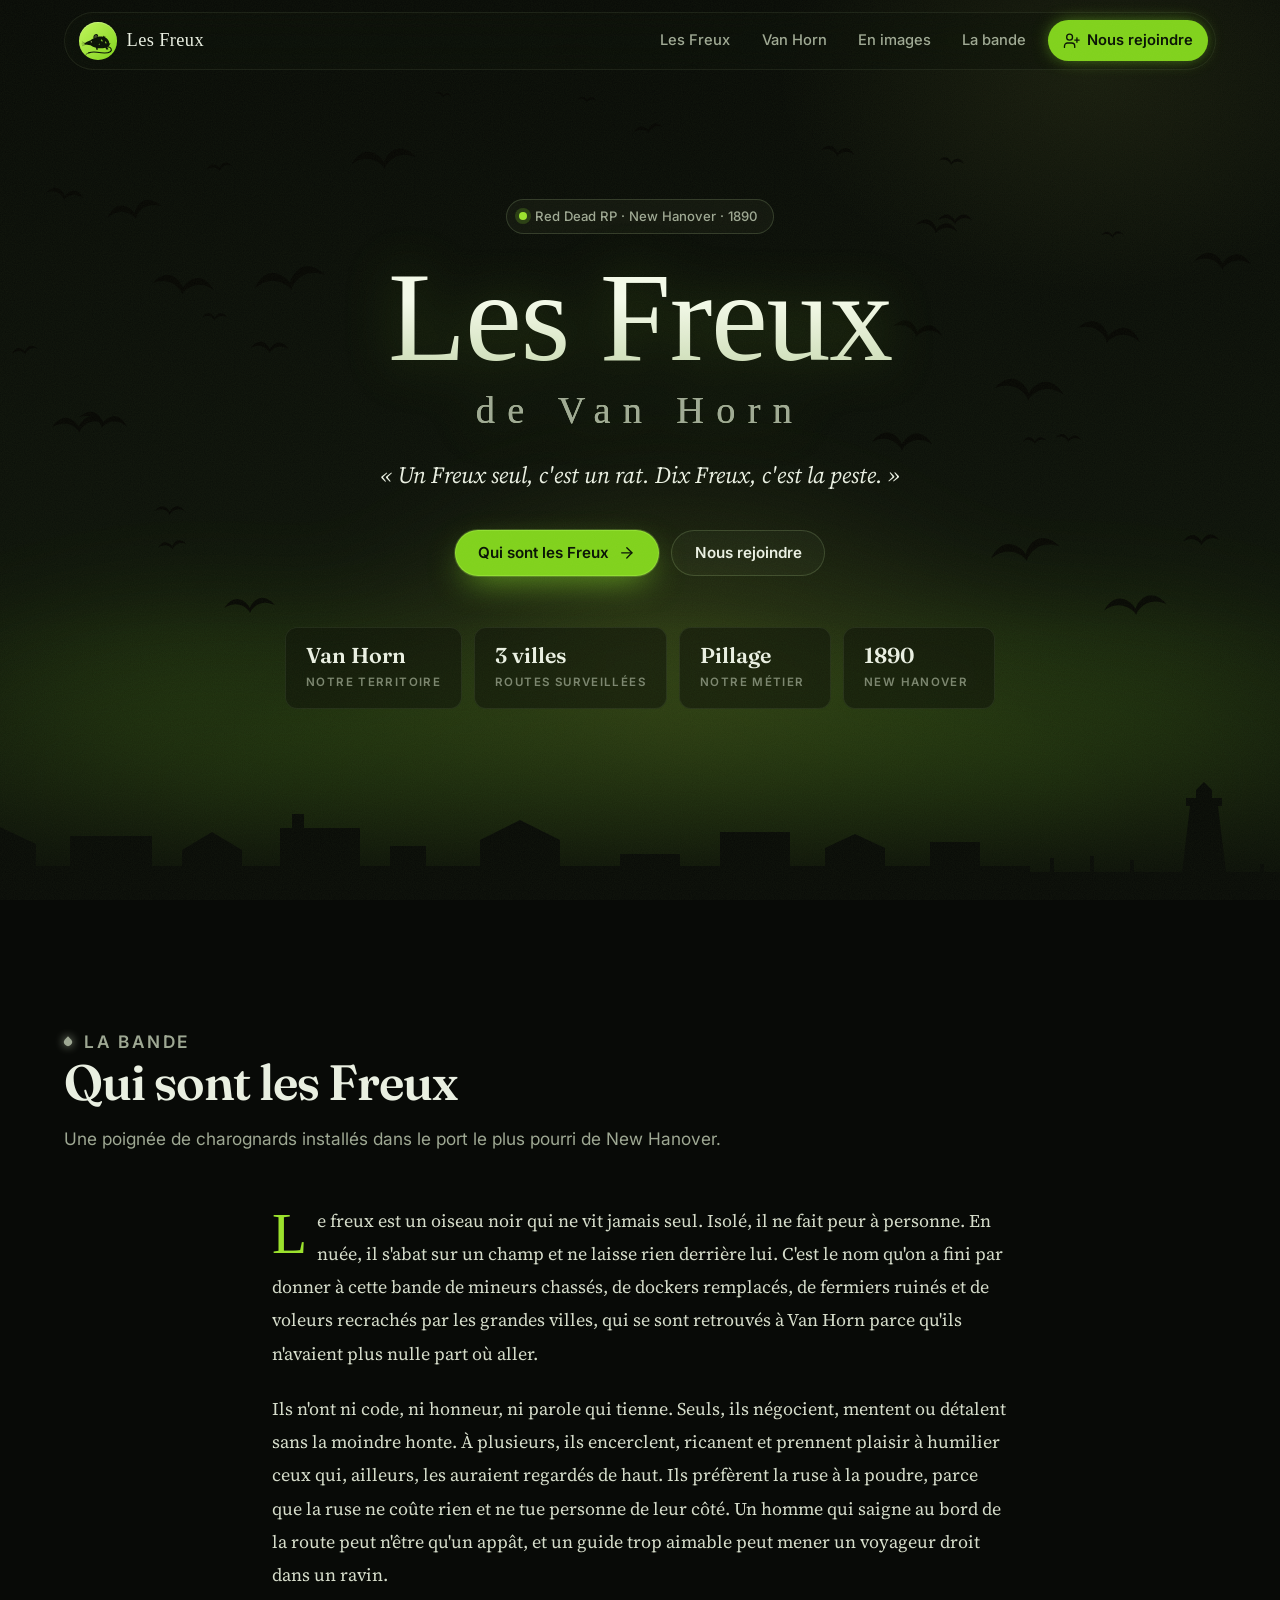
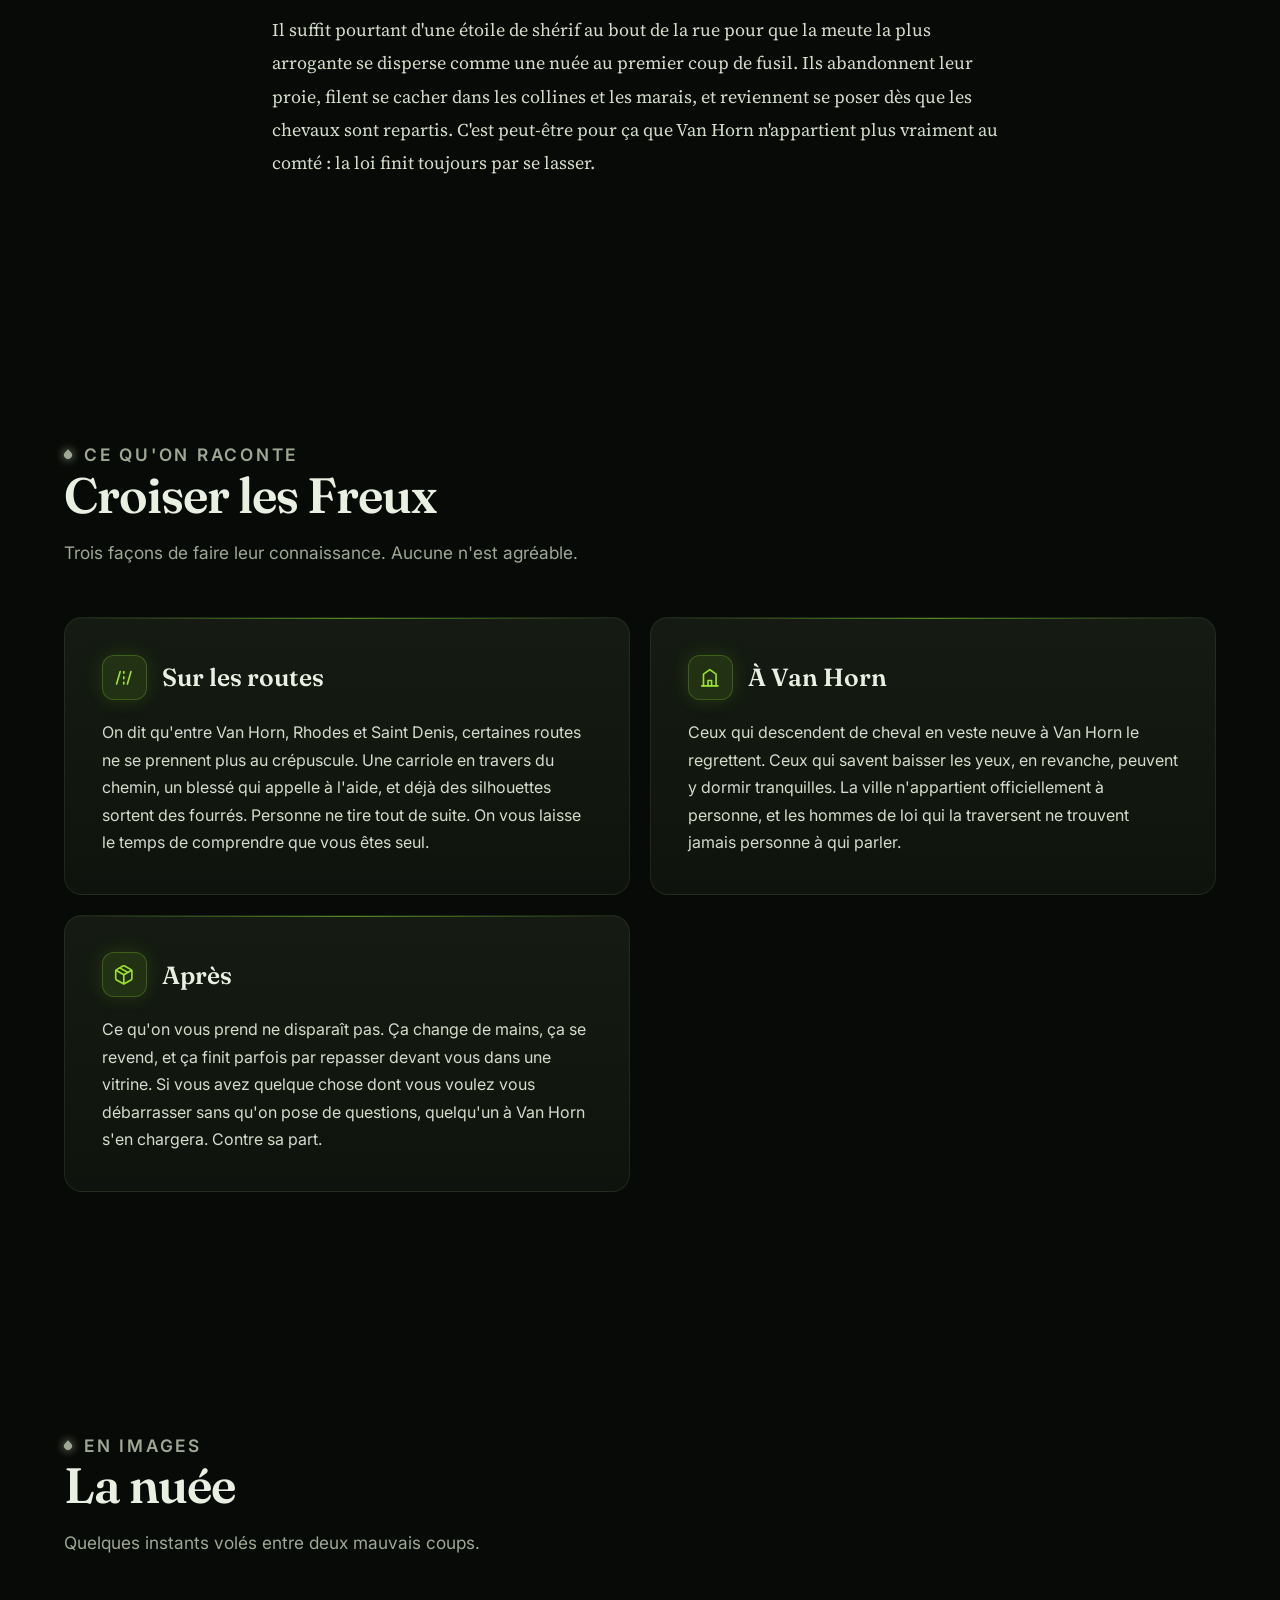
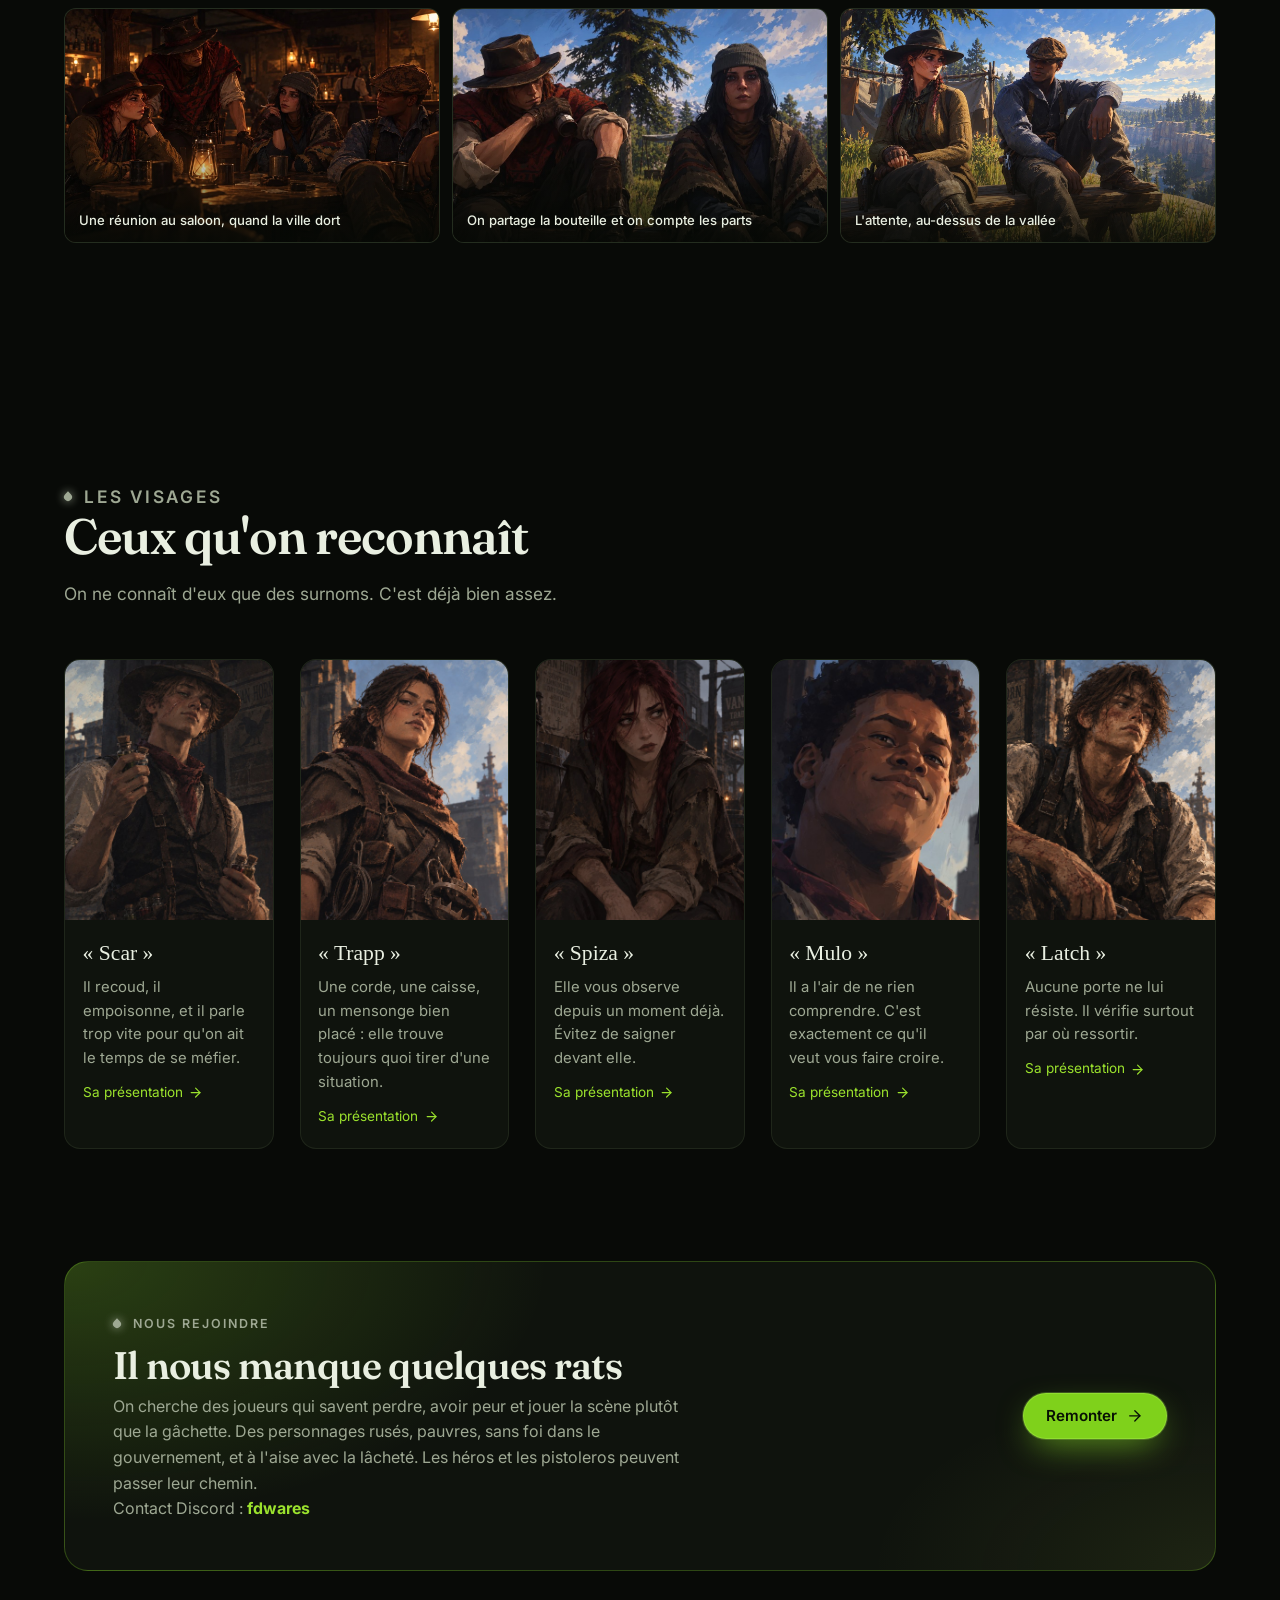
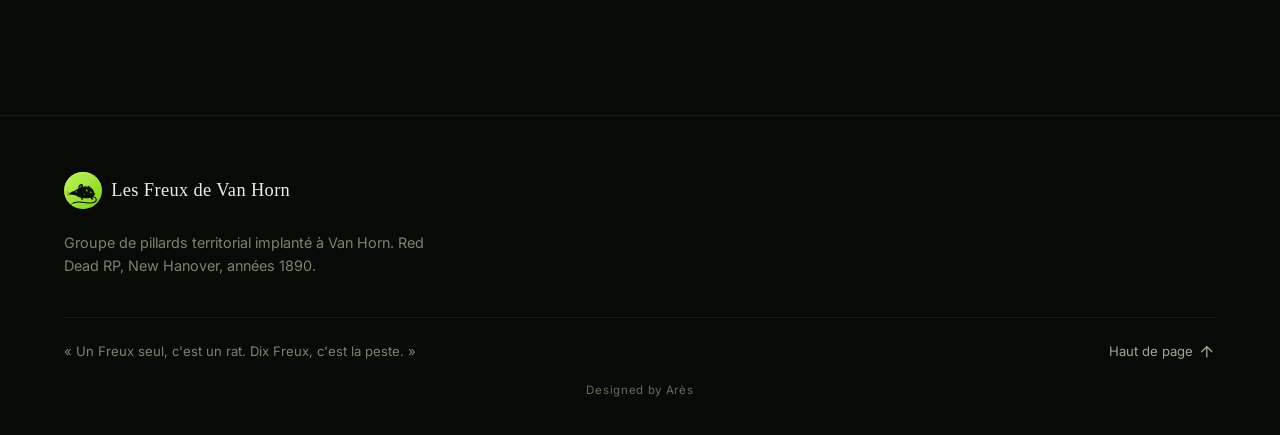
==== commit bc1f6213: "Galerie et fiches de presentation" ====
--- a/index.html
+++ b/index.html
@@ -10,7 +10,7 @@
 <link rel="preconnect" href="https://fonts.googleapis.com">
 <link rel="preconnect" href="https://fonts.gstatic.com" crossorigin>
 <link href="https://fonts.googleapis.com/css2?family=Inter:wght@400;500;600;700&family=Fraunces:opsz,wght@9..144,500;9..144,600&family=Source+Serif+4:ital,opsz,wght@0,8..60,400;0,8..60,500;1,8..60,400&family=IM+Fell+English+SC&family=Special+Elite&display=swap" rel="stylesheet">
-<link rel="stylesheet" href="style.css?v=1">
+<link rel="stylesheet" href="style.css?v=2">
 <link rel="icon" type="image/svg+xml" href="logo-freux.svg?v=2">
 </head>
 <body>
@@ -21,6 +21,7 @@
     <div class="barre__liens" id="menu-principal">
       <a href="#freux">Les Freux</a>
       <a href="#rumeurs">Van Horn</a>
+      <a href="#images">En images</a>
       <a href="#visages">La bande</a>
       <a class="barre__cta" href="#rejoindre"><svg class="icone" viewBox="0 0 24 24" fill="none" stroke="currentColor" stroke-width="1.8" stroke-linecap="round" stroke-linejoin="round" aria-hidden="true"><path d="M16 21v-2a4 4 0 0 0-4-4H6a4 4 0 0 0-4 4v2"/><circle cx="9" cy="7" r="4"/><path d="M19 8v6"/><path d="M22 11h-6"/></svg>Nous rejoindre</a>
     </div>
@@ -136,6 +137,21 @@
     </div>
   </section>
 
+  <section class="section" id="images">
+    <div class="conteneur">
+      <header class="titre-section" data-reveal>
+        <p class="surligne">En images</p>
+        <h2>La nuée</h2>
+        <p>Quelques instants volés entre deux mauvais coups.</p>
+      </header>
+      <div class="galerie" data-reveal>
+          <a class="galerie__item" href="bande-saloon.jpg" data-zoom><img src="bande-saloon.jpg" alt="Quatre membres des Freux attablés dans un saloon éclairé à la lampe" loading="lazy" width="1600" height="900"><span class="galerie__legende">Une réunion au saloon, quand la ville dort</span><span class="galerie__zoom"><svg class="icone" viewBox="0 0 24 24" fill="none" stroke="currentColor" stroke-width="1.8" stroke-linecap="round" stroke-linejoin="round" aria-hidden="true"><path d="M15 3h6v6"/><path d="M9 21H3v-6"/><path d="M21 3l-7 7"/><path d="M3 21l7-7"/></svg></span></a>
+          <a class="galerie__item" href="bande-camp.jpg" data-zoom><img src="bande-camp.jpg" alt="Deux Freux assis sur un tronc dans un campement de fortune" loading="lazy" width="1600" height="676"><span class="galerie__legende">On partage la bouteille et on compte les parts</span><span class="galerie__zoom"><svg class="icone" viewBox="0 0 24 24" fill="none" stroke="currentColor" stroke-width="1.8" stroke-linecap="round" stroke-linejoin="round" aria-hidden="true"><path d="M15 3h6v6"/><path d="M9 21H3v-6"/><path d="M21 3l-7 7"/><path d="M3 21l7-7"/></svg></span></a>
+          <a class="galerie__item" href="bande-falaise.jpg" data-zoom><img src="bande-falaise.jpg" alt="Deux Freux assis sur un banc au bord d'une falaise" loading="lazy" width="1600" height="889"><span class="galerie__legende">L'attente, au-dessus de la vallée</span><span class="galerie__zoom"><svg class="icone" viewBox="0 0 24 24" fill="none" stroke="currentColor" stroke-width="1.8" stroke-linecap="round" stroke-linejoin="round" aria-hidden="true"><path d="M15 3h6v6"/><path d="M9 21H3v-6"/><path d="M21 3l-7 7"/><path d="M3 21l7-7"/></svg></span></a>
+      </div>
+    </div>
+  </section>
+
   <section class="section" id="visages">
     <div class="conteneur">
       <header class="titre-section" data-reveal>
@@ -144,26 +160,26 @@
         <p>On ne connaît d'eux que des surnoms. C'est déjà bien assez.</p>
       </header>
       <div class="visages">
-        <figure class="visage" data-reveal>
+        <a class="visage" href="scar.html" data-reveal>
           <img src="kaid-marlow.jpg" alt="" loading="lazy">
-          <figcaption><span class="visage__nom">« Scar »</span><span>Il recoud, il empoisonne, et il parle trop vite pour qu'on ait le temps de se méfier.</span></figcaption>
-        </figure>
-        <figure class="visage" data-reveal>
+          <div class="visage__corps"><span class="visage__nom">« Scar »</span><span>Il recoud, il empoisonne, et il parle trop vite pour qu'on ait le temps de se méfier.</span><span class="visage__lien">Sa présentation <svg class="icone" viewBox="0 0 24 24" fill="none" stroke="currentColor" stroke-width="1.8" stroke-linecap="round" stroke-linejoin="round" aria-hidden="true"><path d="M5 12h14"/><path d="m12 5 7 7-7 7"/></svg></span></div>
+        </a>
+        <a class="visage" href="trapp.html" data-reveal>
           <img src="mabel-trapp.jpg" alt="" loading="lazy">
-          <figcaption><span class="visage__nom">« Trapp »</span><span>Une corde, une caisse, un mensonge bien placé : elle trouve toujours quoi tirer d'une situation.</span></figcaption>
-        </figure>
-        <figure class="visage" data-reveal>
+          <div class="visage__corps"><span class="visage__nom">« Trapp »</span><span>Une corde, une caisse, un mensonge bien placé : elle trouve toujours quoi tirer d'une situation.</span><span class="visage__lien">Sa présentation <svg class="icone" viewBox="0 0 24 24" fill="none" stroke="currentColor" stroke-width="1.8" stroke-linecap="round" stroke-linejoin="round" aria-hidden="true"><path d="M5 12h14"/><path d="m12 5 7 7-7 7"/></svg></span></div>
+        </a>
+        <a class="visage" href="spiza.html" data-reveal>
           <img src="enid-veyne.jpg" alt="" loading="lazy">
-          <figcaption><span class="visage__nom">« Spiza »</span><span>Elle vous observe depuis un moment déjà. Évitez de saigner devant elle.</span></figcaption>
-        </figure>
-        <figure class="visage" data-reveal>
+          <div class="visage__corps"><span class="visage__nom">« Spiza »</span><span>Elle vous observe depuis un moment déjà. Évitez de saigner devant elle.</span><span class="visage__lien">Sa présentation <svg class="icone" viewBox="0 0 24 24" fill="none" stroke="currentColor" stroke-width="1.8" stroke-linecap="round" stroke-linejoin="round" aria-hidden="true"><path d="M5 12h14"/><path d="m12 5 7 7-7 7"/></svg></span></div>
+        </a>
+        <a class="visage" href="mulo.html" data-reveal>
           <img src="basile-bourlet.jpg" alt="" loading="lazy">
-          <figcaption><span class="visage__nom">« Mulo »</span><span>Il a l'air de ne rien comprendre. C'est exactement ce qu'il veut vous faire croire.</span></figcaption>
-        </figure>
-        <figure class="visage" data-reveal>
+          <div class="visage__corps"><span class="visage__nom">« Mulo »</span><span>Il a l'air de ne rien comprendre. C'est exactement ce qu'il veut vous faire croire.</span><span class="visage__lien">Sa présentation <svg class="icone" viewBox="0 0 24 24" fill="none" stroke="currentColor" stroke-width="1.8" stroke-linecap="round" stroke-linejoin="round" aria-hidden="true"><path d="M5 12h14"/><path d="m12 5 7 7-7 7"/></svg></span></div>
+        </a>
+        <a class="visage" href="latch.html" data-reveal>
           <img src="finn-oakes.jpg" alt="" loading="lazy">
-          <figcaption><span class="visage__nom">« Latch »</span><span>Aucune porte ne lui résiste. Il vérifie surtout par où ressortir.</span></figcaption>
-        </figure>
+          <div class="visage__corps"><span class="visage__nom">« Latch »</span><span>Aucune porte ne lui résiste. Il vérifie surtout par où ressortir.</span><span class="visage__lien">Sa présentation <svg class="icone" viewBox="0 0 24 24" fill="none" stroke="currentColor" stroke-width="1.8" stroke-linecap="round" stroke-linejoin="round" aria-hidden="true"><path d="M5 12h14"/><path d="m12 5 7 7-7 7"/></svg></span></div>
+        </a>
       </div>
     </div>
   </section>
@@ -196,6 +212,6 @@
   <p class="signature">Designed by Arès</p>
 </footer>
 
-<script src="site.js?v=1"></script>
+<script src="site.js?v=2"></script>
 </body>
 </html>
--- a/style.css
+++ b/style.css
@@ -1136,6 +1136,21 @@
 .appel__contact { font-family: var(--ui); color: var(--texte); }
 .appel__contact strong { color: var(--braise); }
 
+/* ---------- Fiches publiques ---------- */
+a.visage { display: block; text-decoration: none; color: inherit; }
+.visage__corps { display: block; padding: 1rem 1.1rem 1.2rem; color: var(--doux); font-size: .93rem; line-height: 1.6; }
+.visage__lien { display: inline-flex; align-items: center; gap: .35rem; margin-top: .7rem; font-family: var(--ui); font-size: .85rem; color: var(--braise); }
+a.visage:hover .visage__lien { color: var(--braise-vive); }
+.visage__lien .icone { width: .95rem; height: .95rem; }
+.fiche-publique { display: grid; grid-template-columns: minmax(0, 20rem) minmax(0, 1fr); gap: clamp(1.4rem, 4vw, 3rem); align-items: start; max-width: 62rem; margin: 0 auto 2.5rem; }
+.fiche-publique .photo { margin: 0; }
+.fiche-publique .photo img { width: 100%; height: auto; display: block; aspect-ratio: 4 / 5; object-fit: cover; object-position: center 18%; }
+.fiche-publique figcaption { font-family: var(--lecture); font-style: italic; }
+@media (max-width: 760px) {
+  .fiche-publique { grid-template-columns: 1fr; }
+  .fiche-publique .photo { max-width: 18rem; margin: 0 auto; }
+}
+
 /* ---------- Apparition au défilement ---------- */
 .js [data-reveal] { opacity: 0; transform: translateY(18px); transition: opacity .7s ease, transform .7s ease; }
 .js [data-reveal].est-visible { opacity: 1; transform: none; }
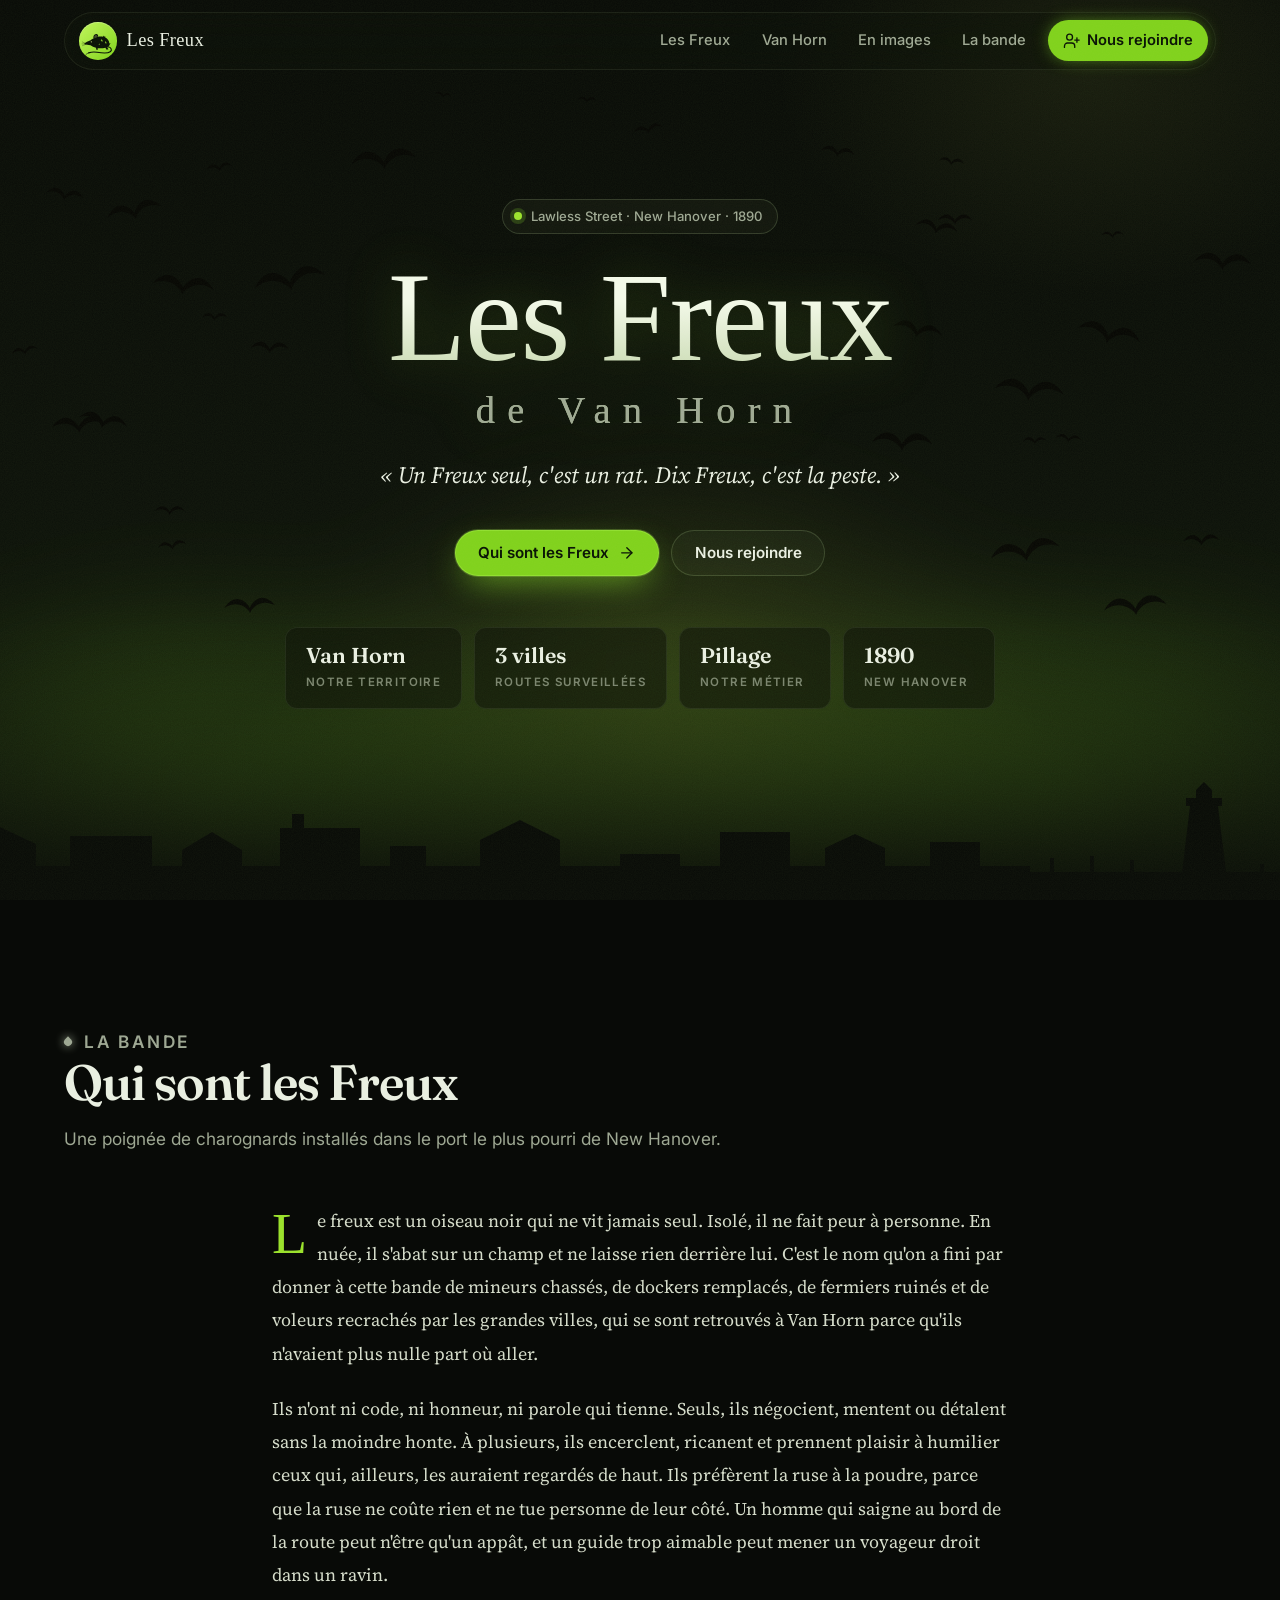
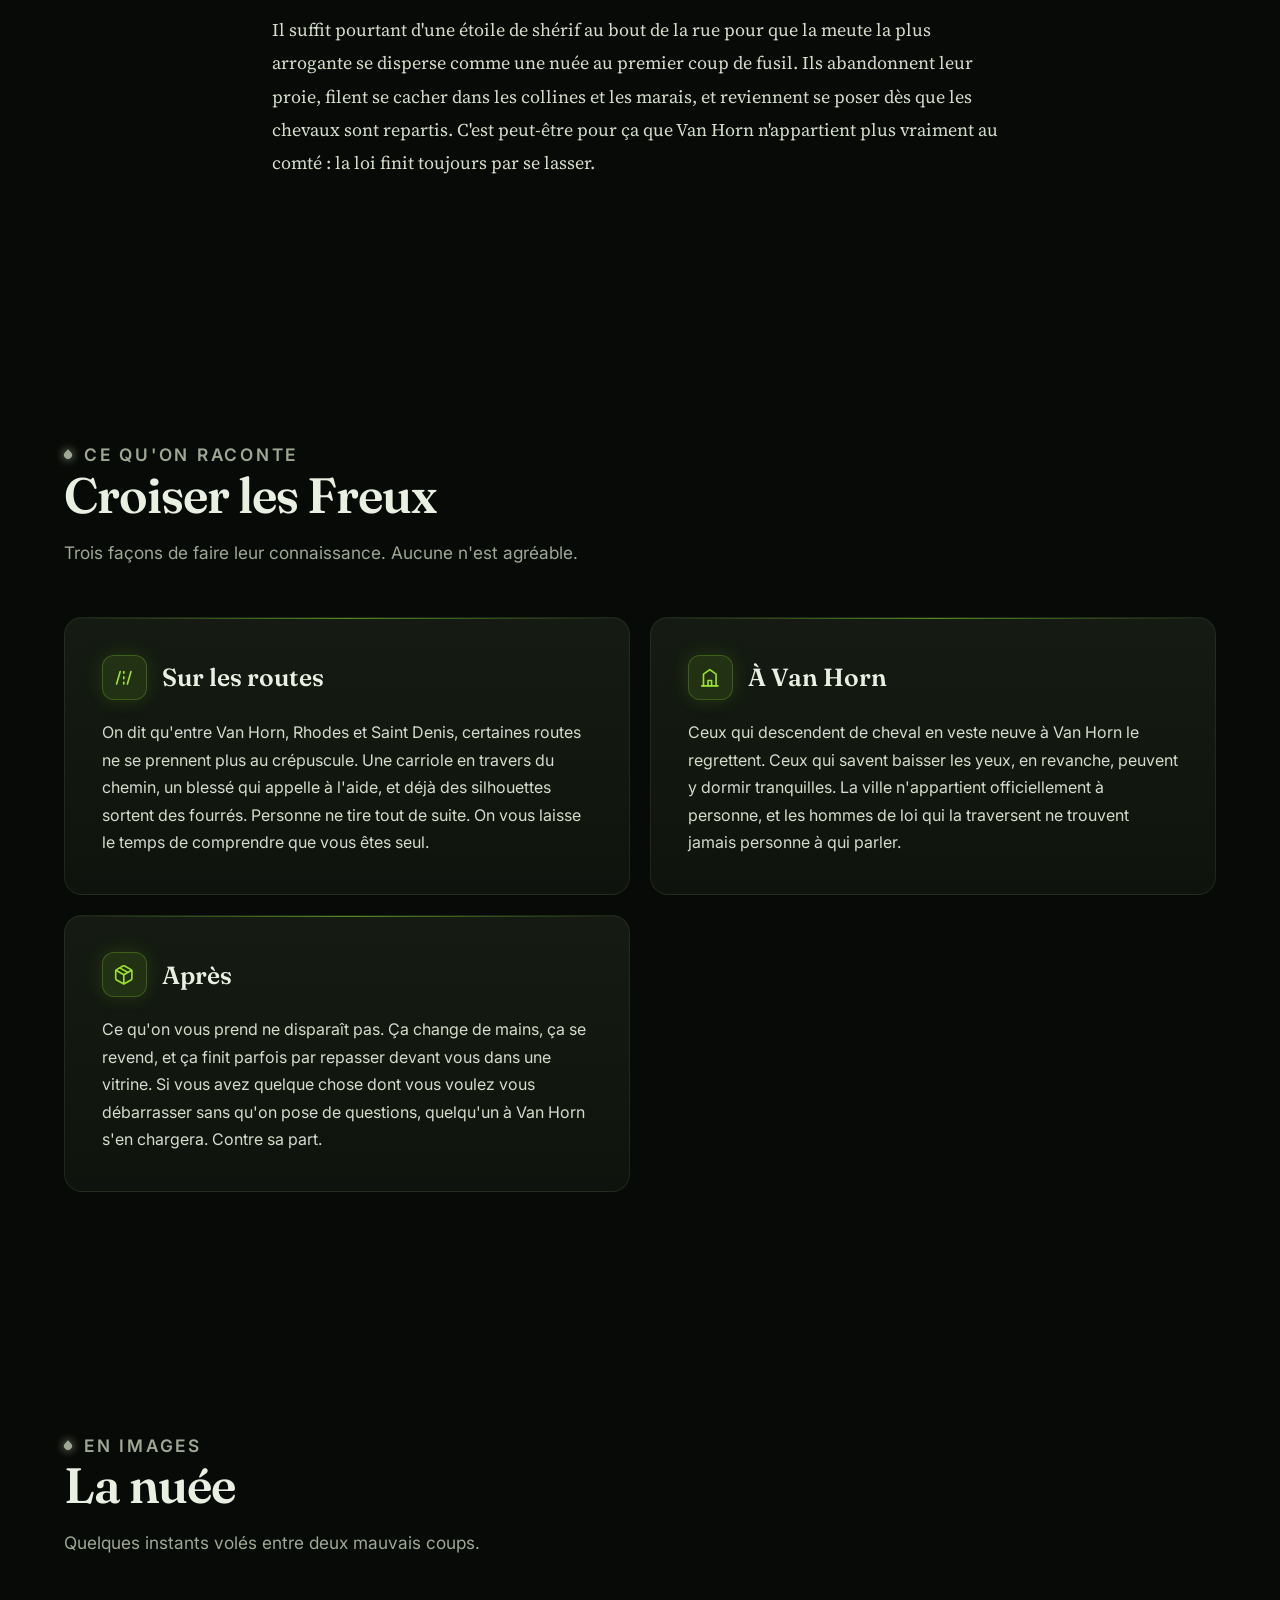
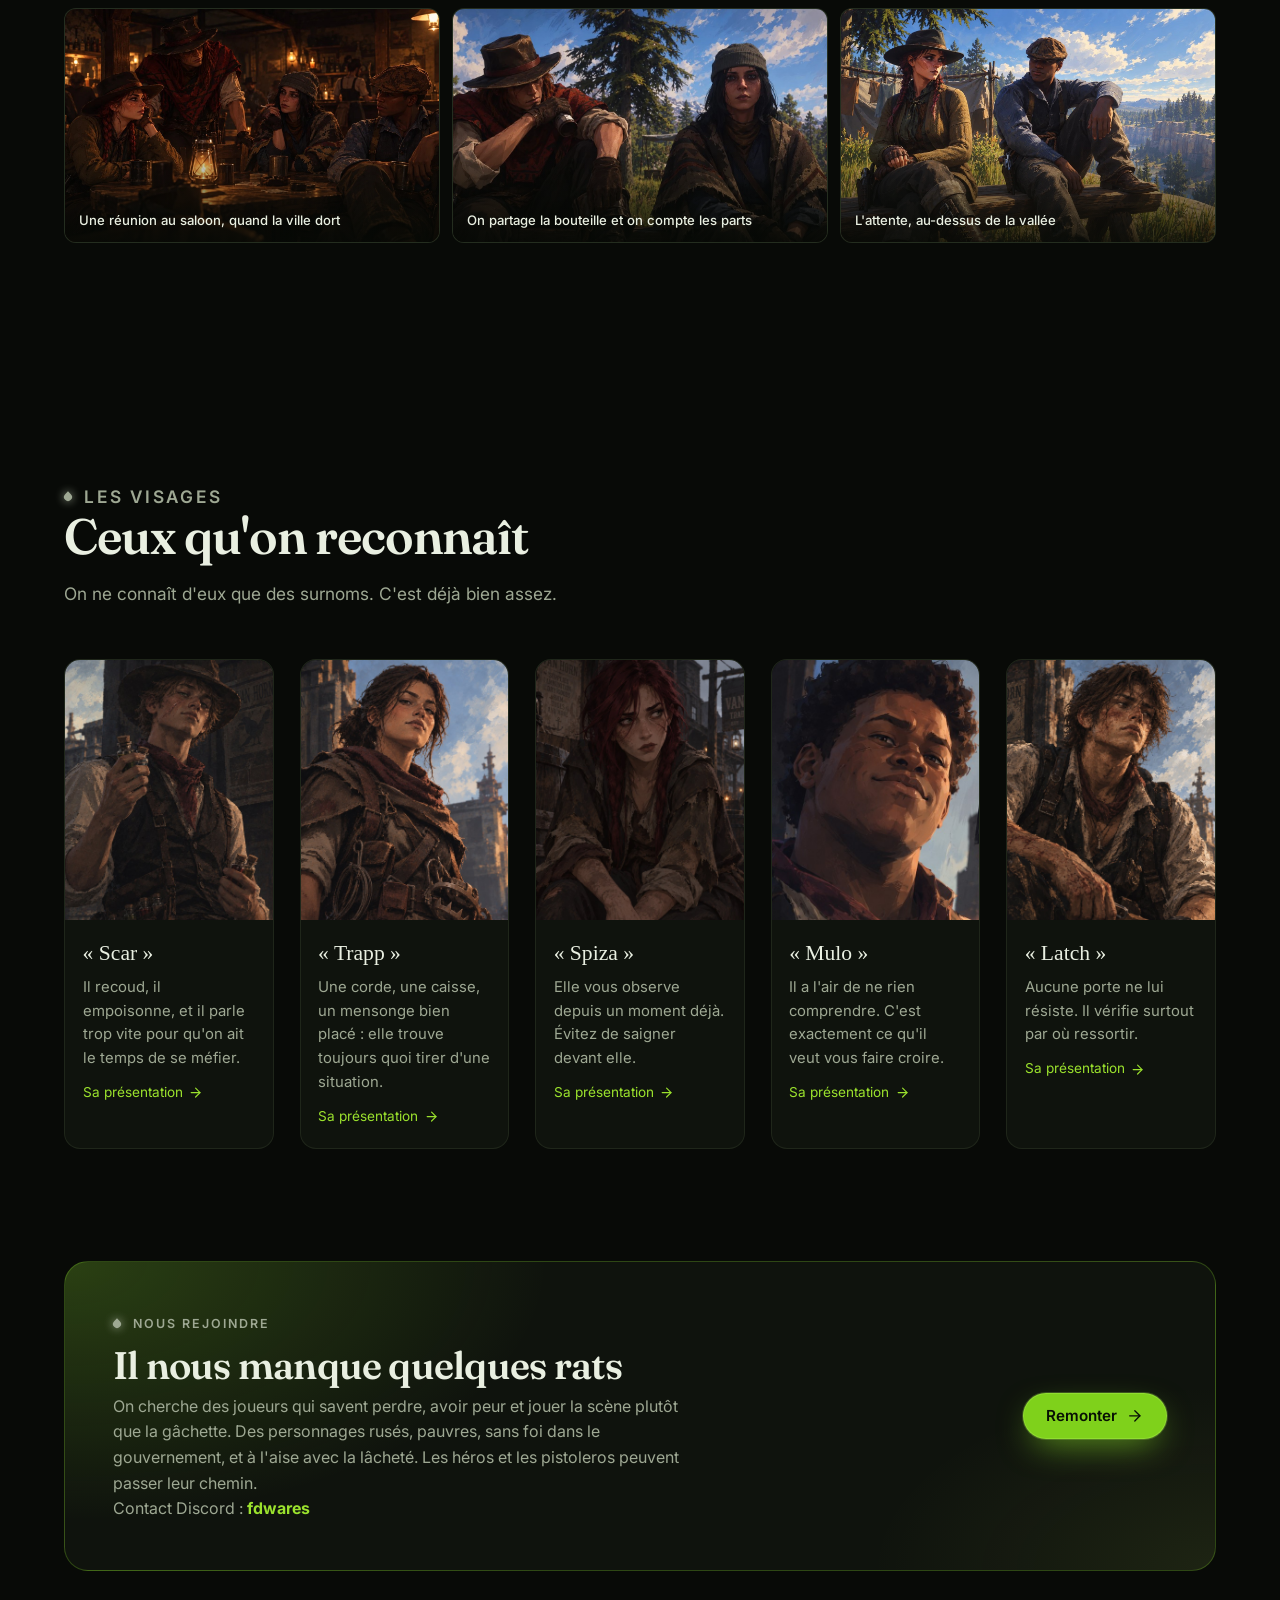
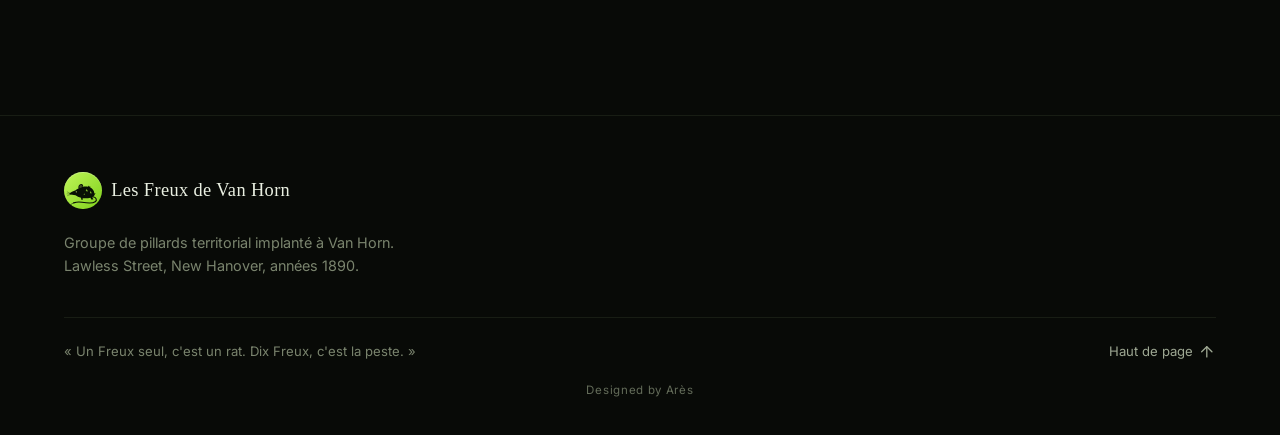
==== commit 103eef8a: "Lawless Street a la place de Red Dead RP" ====
--- a/index.html
+++ b/index.html
@@ -4,7 +4,7 @@
 <meta charset="utf-8">
 <meta name="viewport" content="width=device-width, initial-scale=1">
 <title>Les Freux de Van Horn</title>
-<meta name="description" content="Les Freux, bande de pillards de Van Horn. Red Dead RP, New Hanover, années 1890.">
+<meta name="description" content="Les Freux, bande de pillards de Van Horn. Lawless Street, New Hanover, années 1890.">
 <meta name="theme-color" content="#080a07">
 <script>document.documentElement.classList.add('js')</script>
 <link rel="preconnect" href="https://fonts.googleapis.com">
@@ -81,7 +81,7 @@
     <path fill="currentColor" d="M0 130 L0 96 L40 96 L40 74 L78 56 L116 74 L116 96 L150 96 L150 66 L232 66 L232 96 L262 96 L262 80 L292 62 L322 80 L322 96 L360 96 L360 58 L372 58 L372 44 L384 44 L384 58 L440 58 L440 96 L470 96 L470 76 L506 76 L506 96 L560 96 L560 70 L600 50 L640 70 L640 96 L700 96 L700 84 L760 84 L760 96 L800 96 L800 62 L870 62 L870 96 L905 96 L905 78 L935 64 L965 78 L965 96 L1010 96 L1010 72 L1060 72 L1060 96 L1110 96 L1110 102 L1130 102 L1130 88 L1134 88 L1134 102 L1170 102 L1170 86 L1174 86 L1174 102 L1210 102 L1210 90 L1214 90 L1214 102 L1262 102 L1270 36 L1266 36 L1266 28 L1276 28 L1276 20 L1284 12 L1292 20 L1292 28 L1302 28 L1302 36 L1298 36 L1306 102 L1340 102 L1340 94 L1344 94 L1344 102 L1390 102 L1390 92 L1394 92 L1394 102 L1440 104 L1440 130 Z"/>
   </svg>
     <div class="hero__contenu">
-      <p class="pastille"><span class="pastille__point"></span>Red Dead RP · New Hanover · 1890</p>
+      <p class="pastille"><span class="pastille__point"></span>Lawless Street · New Hanover · 1890</p>
       <h1 class="hero__titre">Les Freux <span>de Van Horn</span></h1>
       <p class="hero__accroche">« Un Freux seul, c'est un rat. Dix Freux, c'est la peste. »</p>
       <div class="hero__actions">
@@ -202,7 +202,7 @@
   <div class="pied__grille">
     <div>
       <a class="marque" href="#haut"><span class="marque__logo"><svg viewBox="0 0 64 64" aria-hidden="true"><g transform="translate(5.6 4) scale(0.84)"><path d="M51.6 45.4 C59 46.4 61 52.4 56.6 55.6 C51 59.6 40 58.4 30 56.6 C24 55.6 18.4 55.9 13 57.8" fill="none" stroke="#071004" stroke-width="2.3" stroke-linecap="round"/><path d="M13 57.8 C10.6 58.7 8.8 59.8 7.4 61" fill="none" stroke="#071004" stroke-width="1.2" stroke-linecap="round"/><path fill="#071004" fill-rule="evenodd" d="M3.5 40 C7 36.4 11.6 33.8 17 32.2 C19 29.8 21.8 28.4 24.6 28 C29.6 25.4 36.4 23.8 42 25.2 L43 22.6 L44.4 25.4 L46.2 23.2 L46.6 26.6 C51.4 28.8 54.6 33.4 54.8 38.8 L57.4 38.4 L55.4 41.2 C54.8 43.6 53 45.2 50.6 46 L53 51 L48.6 51.2 L47 47.2 C42 48.6 36 48.8 31 48.2 L31.6 51.6 L28.4 51.6 L27.8 47.6 C23.4 46.4 19.6 44.4 16.6 42.2 C12.6 41.8 7.6 41.6 3.5 40 Z M37.4 32 L39.6 29.8 L39.6 33.4 L42.2 32.2 L40.2 35.4 Z M45.6 36 L47.6 34 L47.8 37.4 L50 36.6 L48 39.4 Z M33 40.4 L35 38.8 L35 42 Z"/><path fill="#071004" d="M22.8 29 C21.4 23.8 24 19.6 28 19.4 C31.4 19.2 33 22.4 32 25.4 L30.4 24.8 L30.8 27.2 C29 28.8 25.4 29.8 22.8 29 Z"/><path fill="#e2f58a" fill-opacity=".28" d="M24.4 27.4 C23.6 24.2 25.2 21.6 27.8 21.4 C29.8 21.3 30.8 23 30.5 24.4 L29.4 24 L29.6 26.2 C28.2 27.2 26 27.8 24.4 27.4 Z"/><circle cx="18.4" cy="35.4" r="1.4" fill="#e2f58a" fill-opacity=".8"/><path d="M7 38.8 L0 35.6 M7.2 39.8 L-.6 39.6 M7 40.6 L.4 43.2" stroke="#071004" stroke-width=".6" stroke-linecap="round" fill="none"/></g></svg></span>Les Freux de Van Horn</a>
-      <p class="pied__texte">Groupe de pillards territorial implanté à Van Horn. Red Dead RP, New Hanover, années 1890.</p>
+      <p class="pied__texte">Groupe de pillards territorial implanté à Van Horn. Lawless Street, New Hanover, années 1890.</p>
     </div>
   </div>
   <div class="pied__bas">
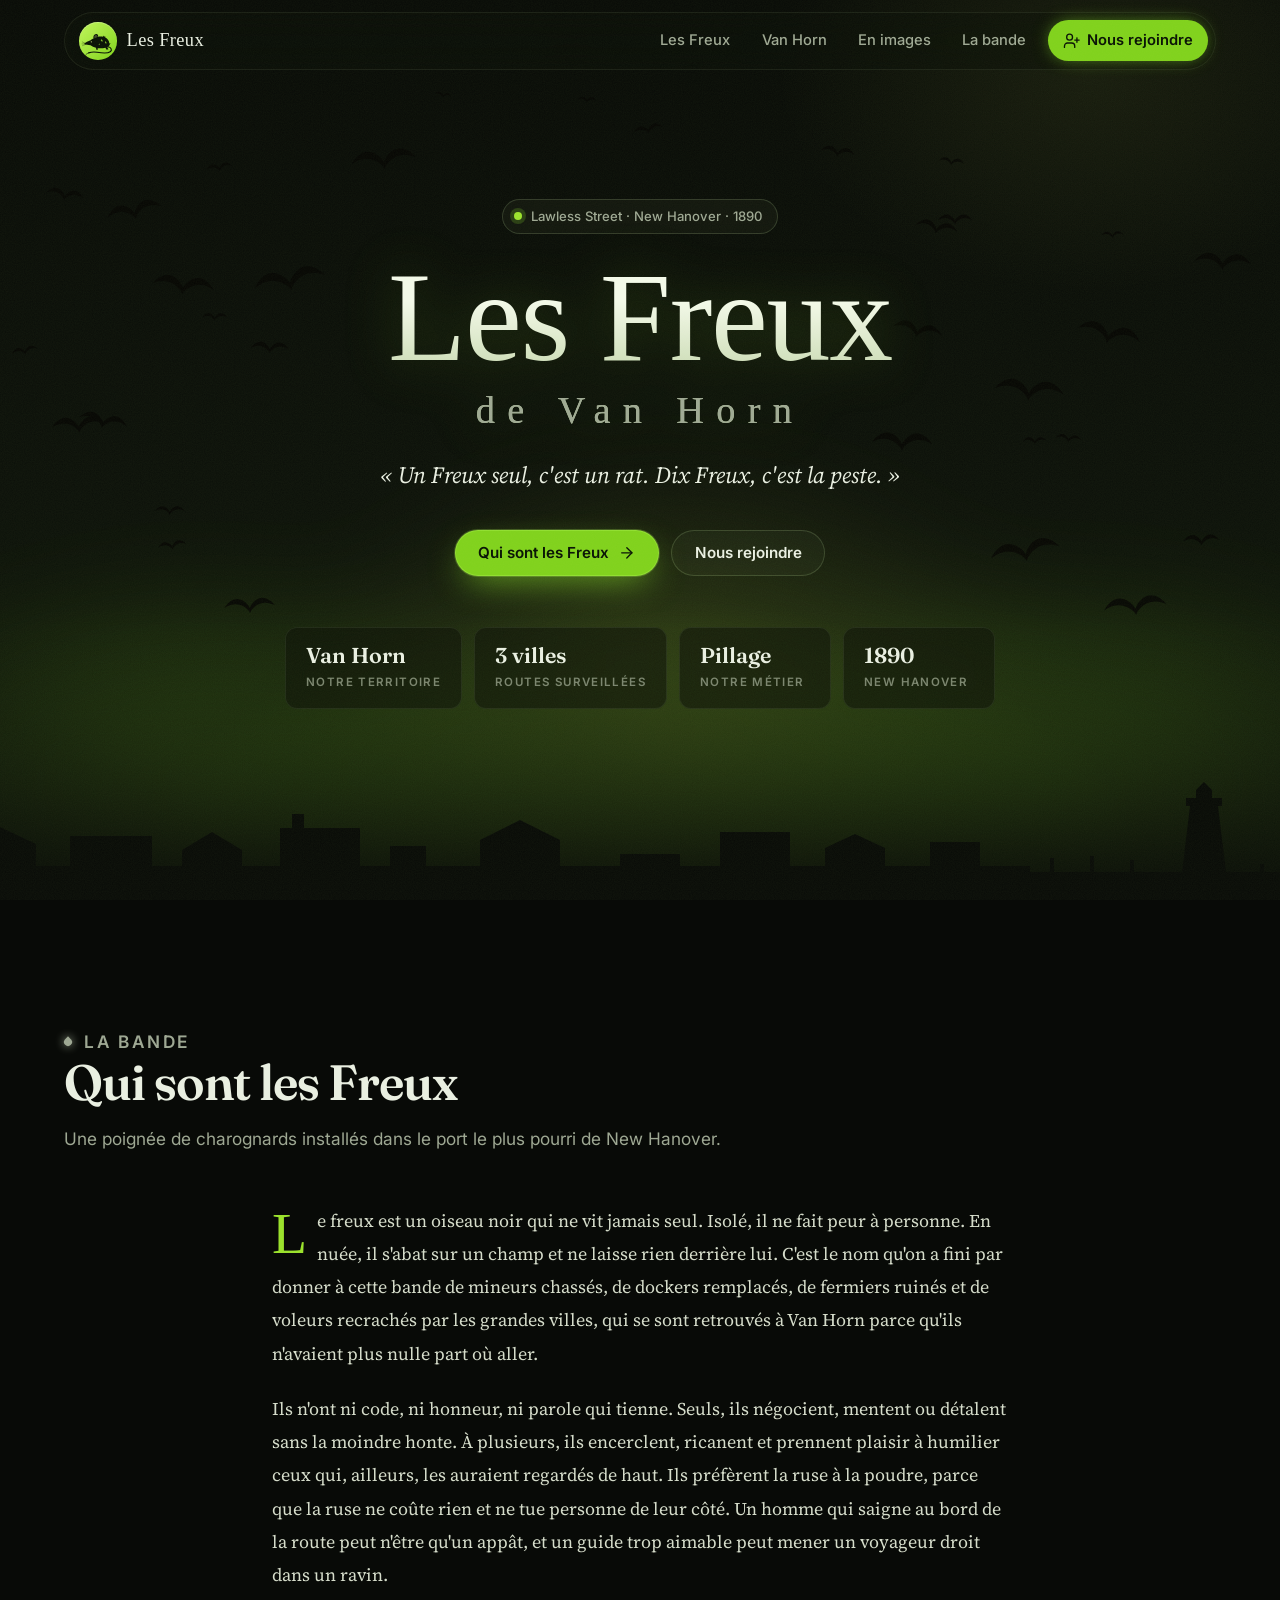
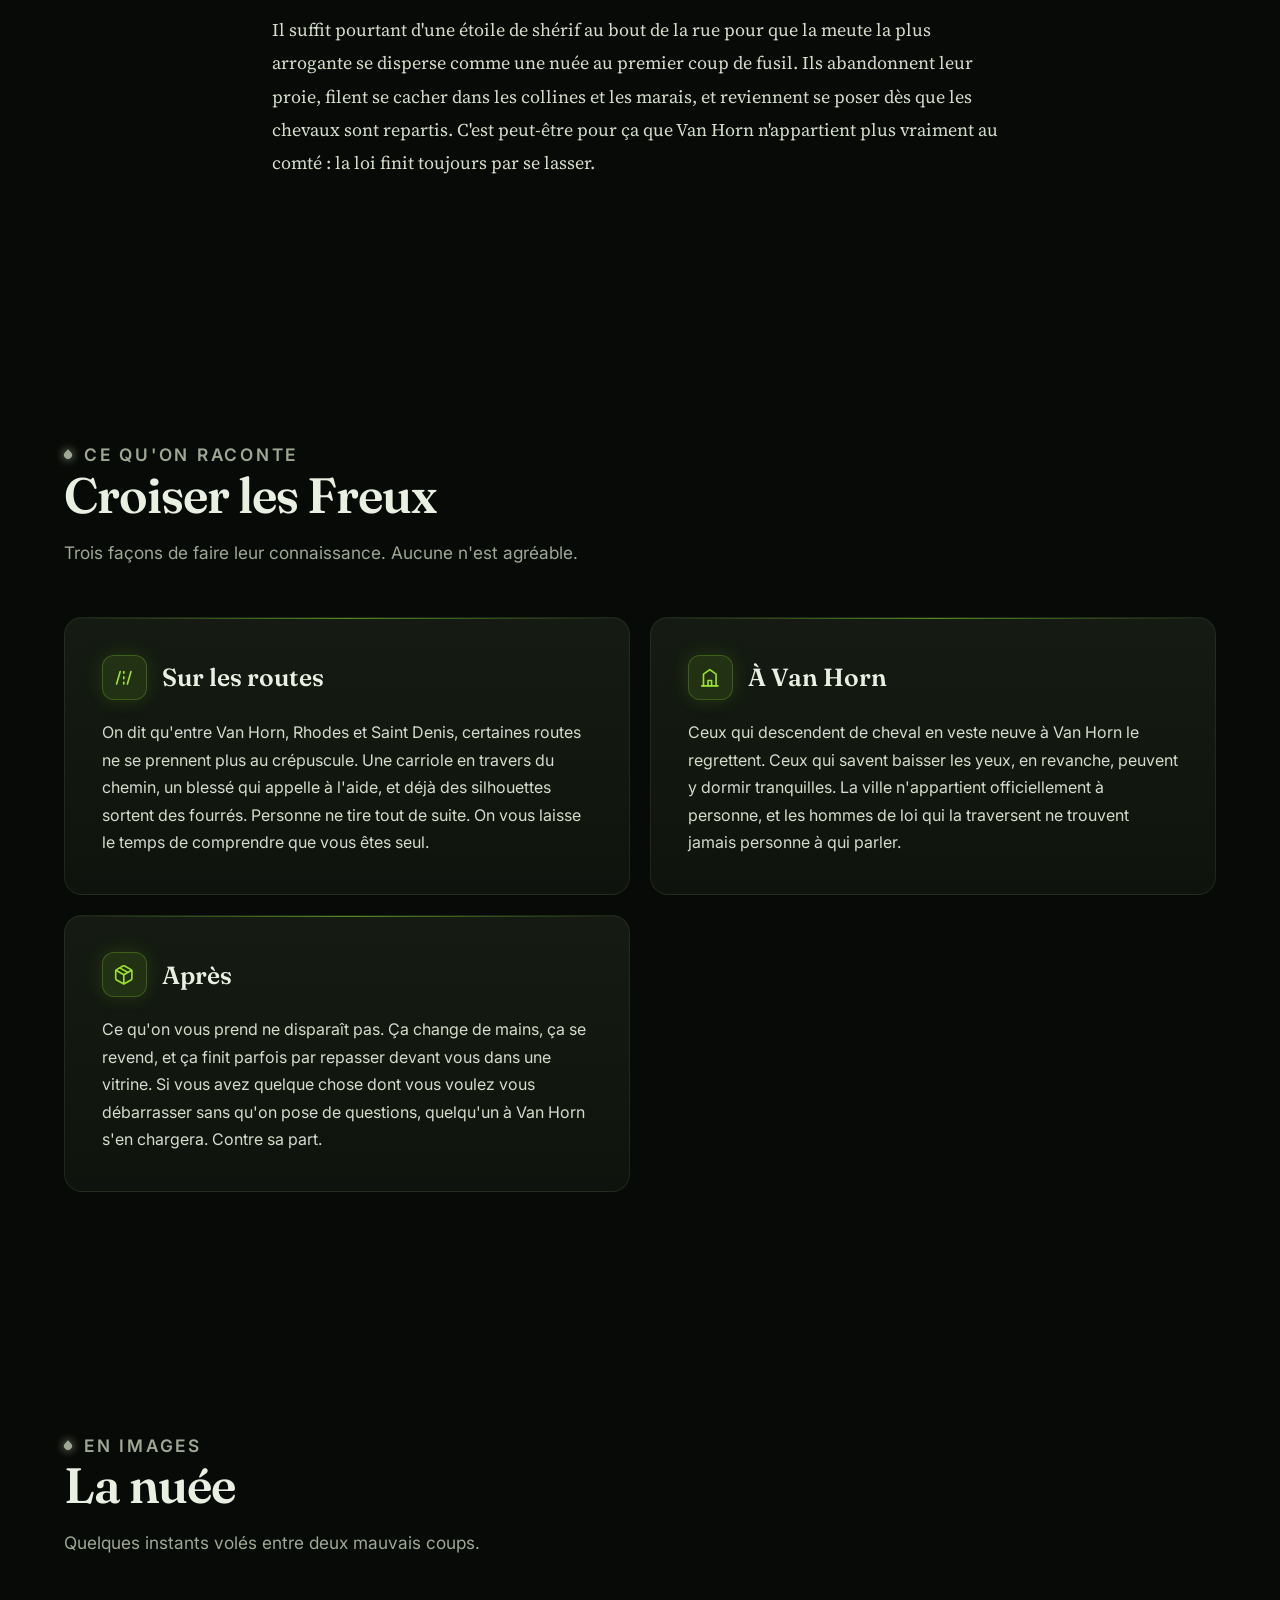
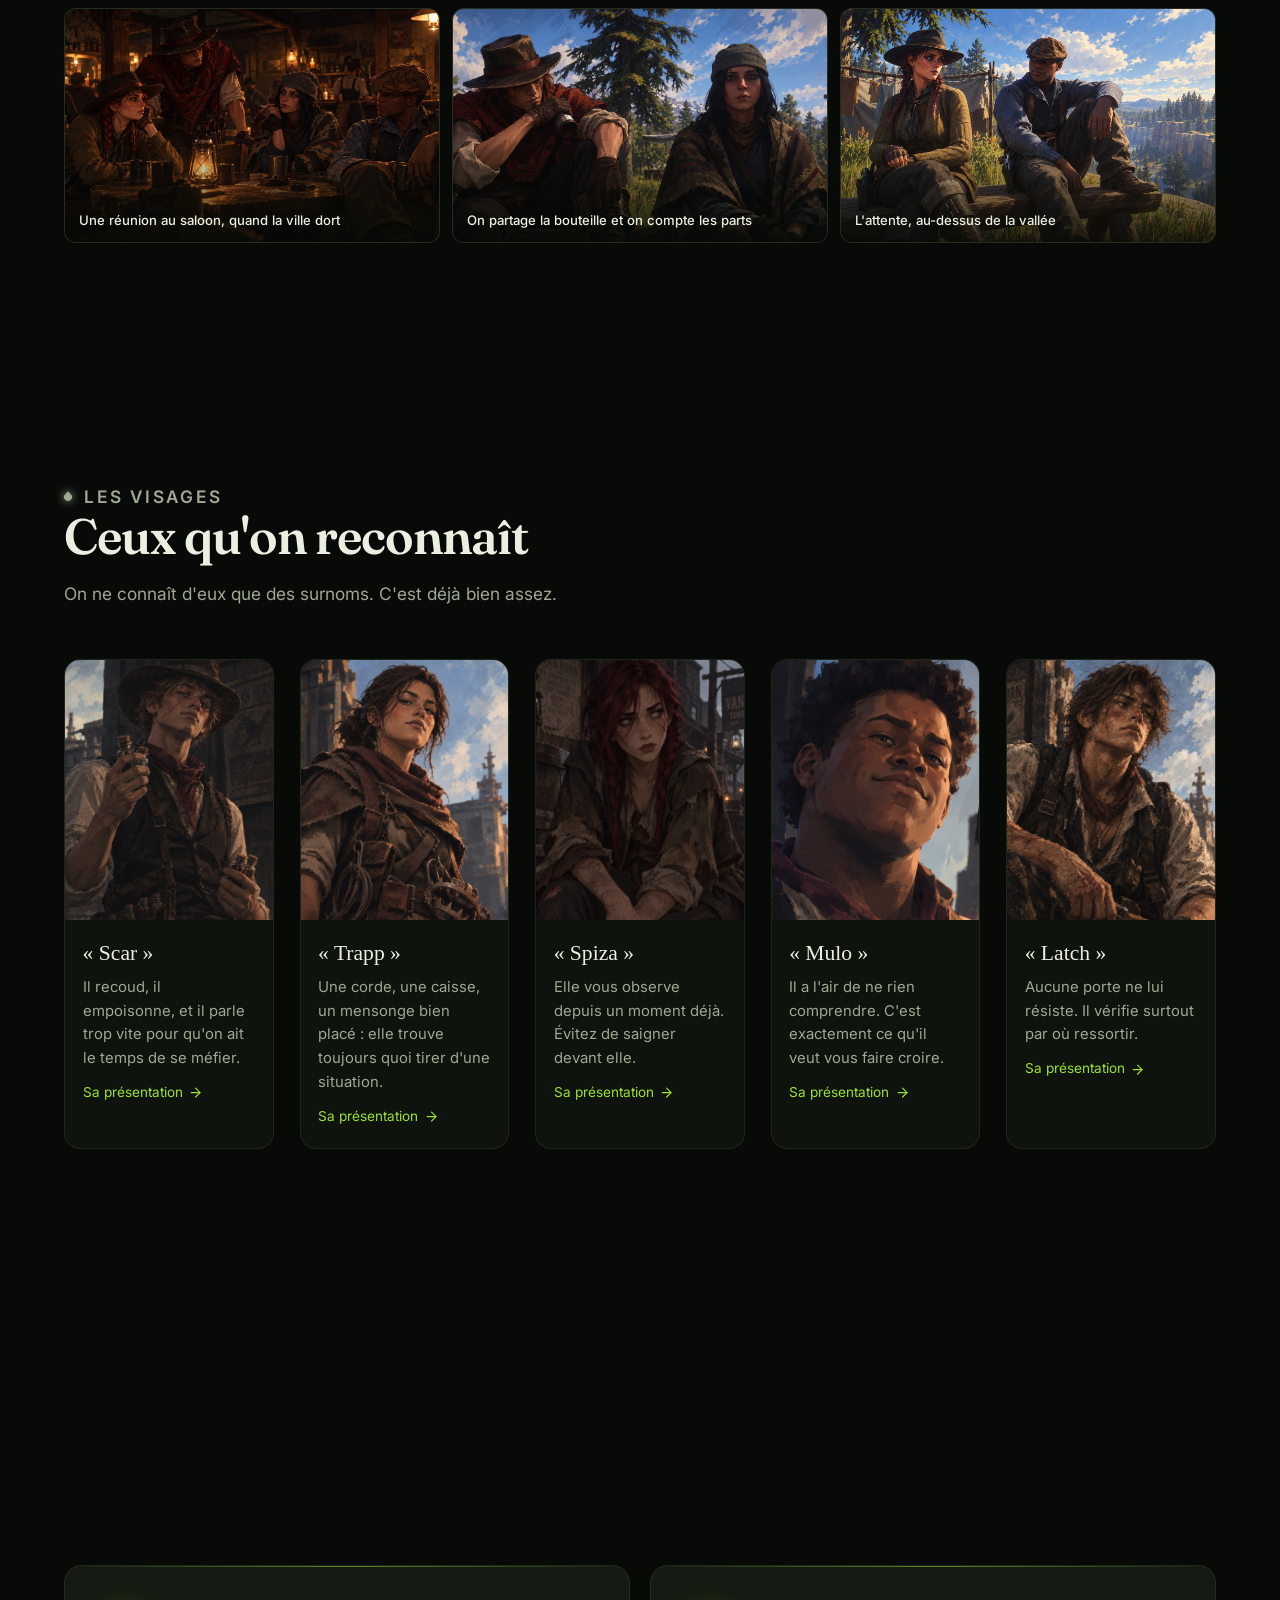
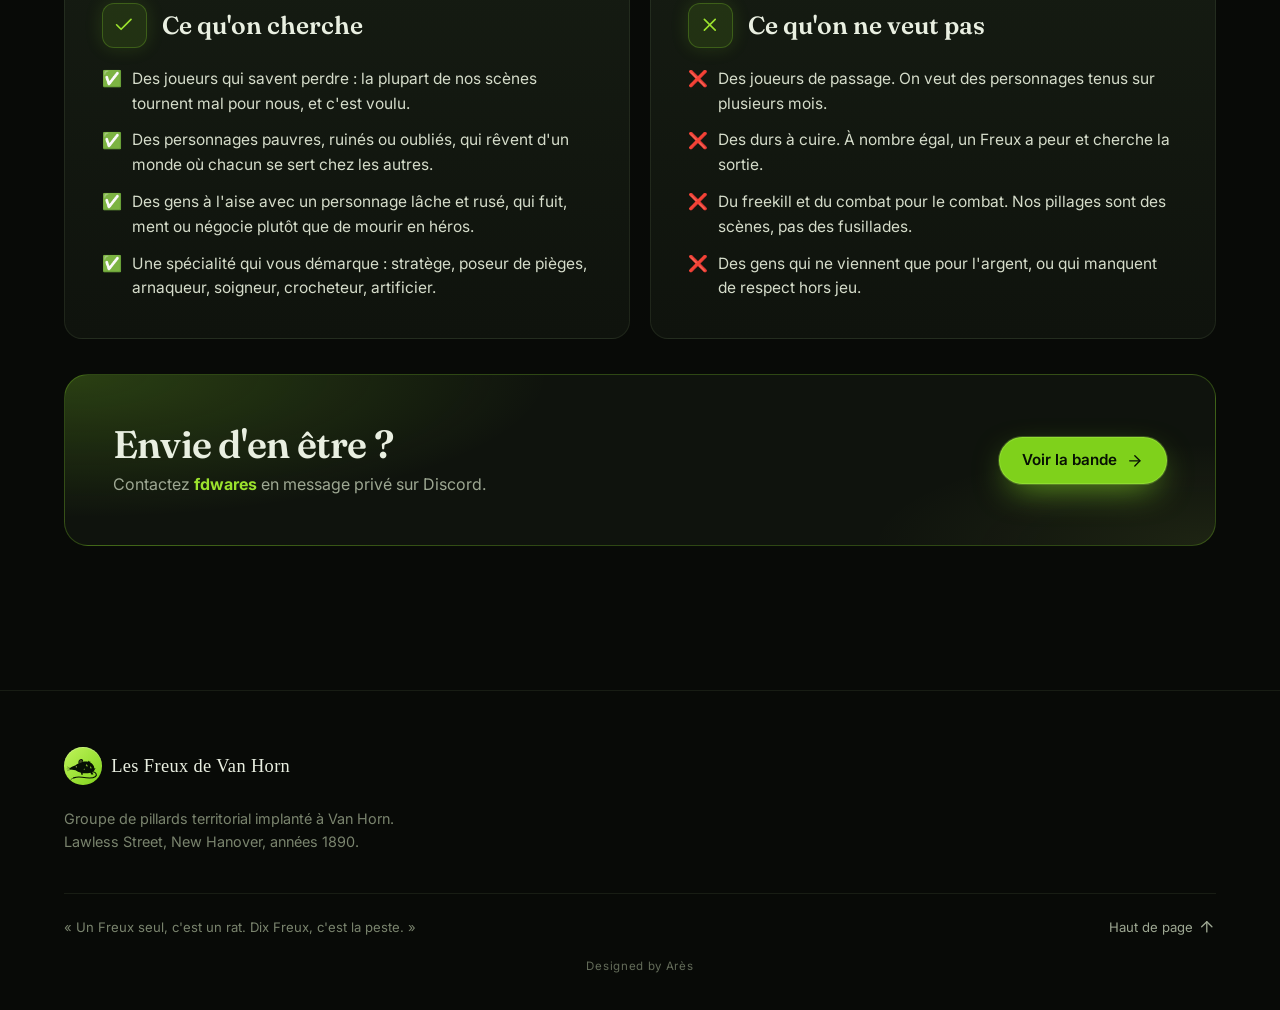
==== commit dde3428e: "Criteres de recrutement sur la vitrine" ====
--- a/index.html
+++ b/index.html
@@ -10,7 +10,7 @@
 <link rel="preconnect" href="https://fonts.googleapis.com">
 <link rel="preconnect" href="https://fonts.gstatic.com" crossorigin>
 <link href="https://fonts.googleapis.com/css2?family=Inter:wght@400;500;600;700&family=Fraunces:opsz,wght@9..144,500;9..144,600&family=Source+Serif+4:ital,opsz,wght@0,8..60,400;0,8..60,500;1,8..60,400&family=IM+Fell+English+SC&family=Special+Elite&display=swap" rel="stylesheet">
-<link rel="stylesheet" href="style.css?v=2">
+<link rel="stylesheet" href="style.css?v=3">
 <link rel="icon" type="image/svg+xml" href="logo-freux.svg?v=2">
 </head>
 <body>
@@ -184,15 +184,43 @@
     </div>
   </section>
 
-  <section class="section section--serree" id="rejoindre">
-    <div class="appel" data-reveal>
-      <div>
+  <section class="section" id="rejoindre">
+    <div class="conteneur">
+      <header class="titre-section" data-reveal>
         <p class="surligne">Nous rejoindre</p>
         <h2>Il nous manque quelques rats</h2>
-        <p>On cherche des joueurs qui savent perdre, avoir peur et jouer la scène plutôt que la gâchette. Des personnages rusés, pauvres, sans foi dans le gouvernement, et à l'aise avec la lâcheté. Les héros et les pistoleros peuvent passer leur chemin.</p>
-        <p class="appel__contact">Contact Discord : <strong>fdwares</strong></p>
-      </div>
-      <a class="bouton bouton--plein" href="#haut">Remonter <svg class="icone" viewBox="0 0 24 24" fill="none" stroke="currentColor" stroke-width="1.8" stroke-linecap="round" stroke-linejoin="round" aria-hidden="true"><path d="M5 12h14"/><path d="m12 5 7 7-7 7"/></svg></a>
+        <p>Un Freux seul ne vaut pas grand-chose. C'est bien pour ça qu'on en cherche d'autres.</p>
+      </header>
+
+      <div class="grille-2">
+        <article class="carte" data-reveal>
+          <div class="carte__tete"><span class="icone-boite"><svg class="icone" viewBox="0 0 24 24" fill="none" stroke="currentColor" stroke-width="1.8" stroke-linecap="round" stroke-linejoin="round" aria-hidden="true"><path d="M20 6 9 17l-5-5"/></svg></span><div><h3>Ce qu'on cherche</h3></div></div>
+          <ul class="criteres">
+            <li class="critere critere--oui">Des joueurs qui savent perdre : la plupart de nos scènes tournent mal pour nous, et c'est voulu.</li>
+            <li class="critere critere--oui">Des personnages pauvres, ruinés ou oubliés, qui rêvent d'un monde où chacun se sert chez les autres.</li>
+            <li class="critere critere--oui">Des gens à l'aise avec un personnage lâche et rusé, qui fuit, ment ou négocie plutôt que de mourir en héros.</li>
+            <li class="critere critere--oui">Une spécialité qui vous démarque : stratège, poseur de pièges, arnaqueur, soigneur, crocheteur, artificier.</li>
+          </ul>
+        </article>
+
+        <article class="carte" data-reveal>
+          <div class="carte__tete"><span class="icone-boite"><svg class="icone" viewBox="0 0 24 24" fill="none" stroke="currentColor" stroke-width="1.8" stroke-linecap="round" stroke-linejoin="round" aria-hidden="true"><path d="M18 6 6 18"/><path d="m6 6 12 12"/></svg></span><div><h3>Ce qu'on ne veut pas</h3></div></div>
+          <ul class="criteres">
+            <li class="critere critere--non">Des joueurs de passage. On veut des personnages tenus sur plusieurs mois.</li>
+            <li class="critere critere--non">Des durs à cuire. À nombre égal, un Freux a peur et cherche la sortie.</li>
+            <li class="critere critere--non">Du freekill et du combat pour le combat. Nos pillages sont des scènes, pas des fusillades.</li>
+            <li class="critere critere--non">Des gens qui ne viennent que pour l'argent, ou qui manquent de respect hors jeu.</li>
+          </ul>
+        </article>
+      </div>
+
+      <div class="appel appel--contact" data-reveal>
+        <div>
+          <h2>Envie d'en être ?</h2>
+          <p class="appel__contact">Contactez <strong>fdwares</strong> en message privé sur Discord.</p>
+        </div>
+        <a class="bouton bouton--plein" href="#visages">Voir la bande <svg class="icone" viewBox="0 0 24 24" fill="none" stroke="currentColor" stroke-width="1.8" stroke-linecap="round" stroke-linejoin="round" aria-hidden="true"><path d="M5 12h14"/><path d="m12 5 7 7-7 7"/></svg></a>
+      </div>
     </div>
   </section>
 
--- a/style.css
+++ b/style.css
@@ -1151,6 +1151,15 @@
   .fiche-publique .photo { max-width: 18rem; margin: 0 auto; }
 }
 
+/* ---------- Criteres de recrutement ---------- */
+.criteres { list-style: none; margin: 0; padding: 0; display: grid; gap: .75rem; }
+.critere { position: relative; padding-left: 1.9rem; color: #d5dcca; line-height: 1.6; font-size: .97rem; }
+.critere::before { position: absolute; left: 0; top: -.05rem; font-size: 1rem; }
+.critere--oui::before { content: "✅"; }
+.critere--non::before { content: "❌"; }
+.appel--contact { margin-top: clamp(1.4rem, 3vw, 2.2rem); }
+.appel--contact h2 { margin: 0 0 .4rem; }
+
 /* ---------- Apparition au défilement ---------- */
 .js [data-reveal] { opacity: 0; transform: translateY(18px); transition: opacity .7s ease, transform .7s ease; }
 .js [data-reveal].est-visible { opacity: 1; transform: none; }
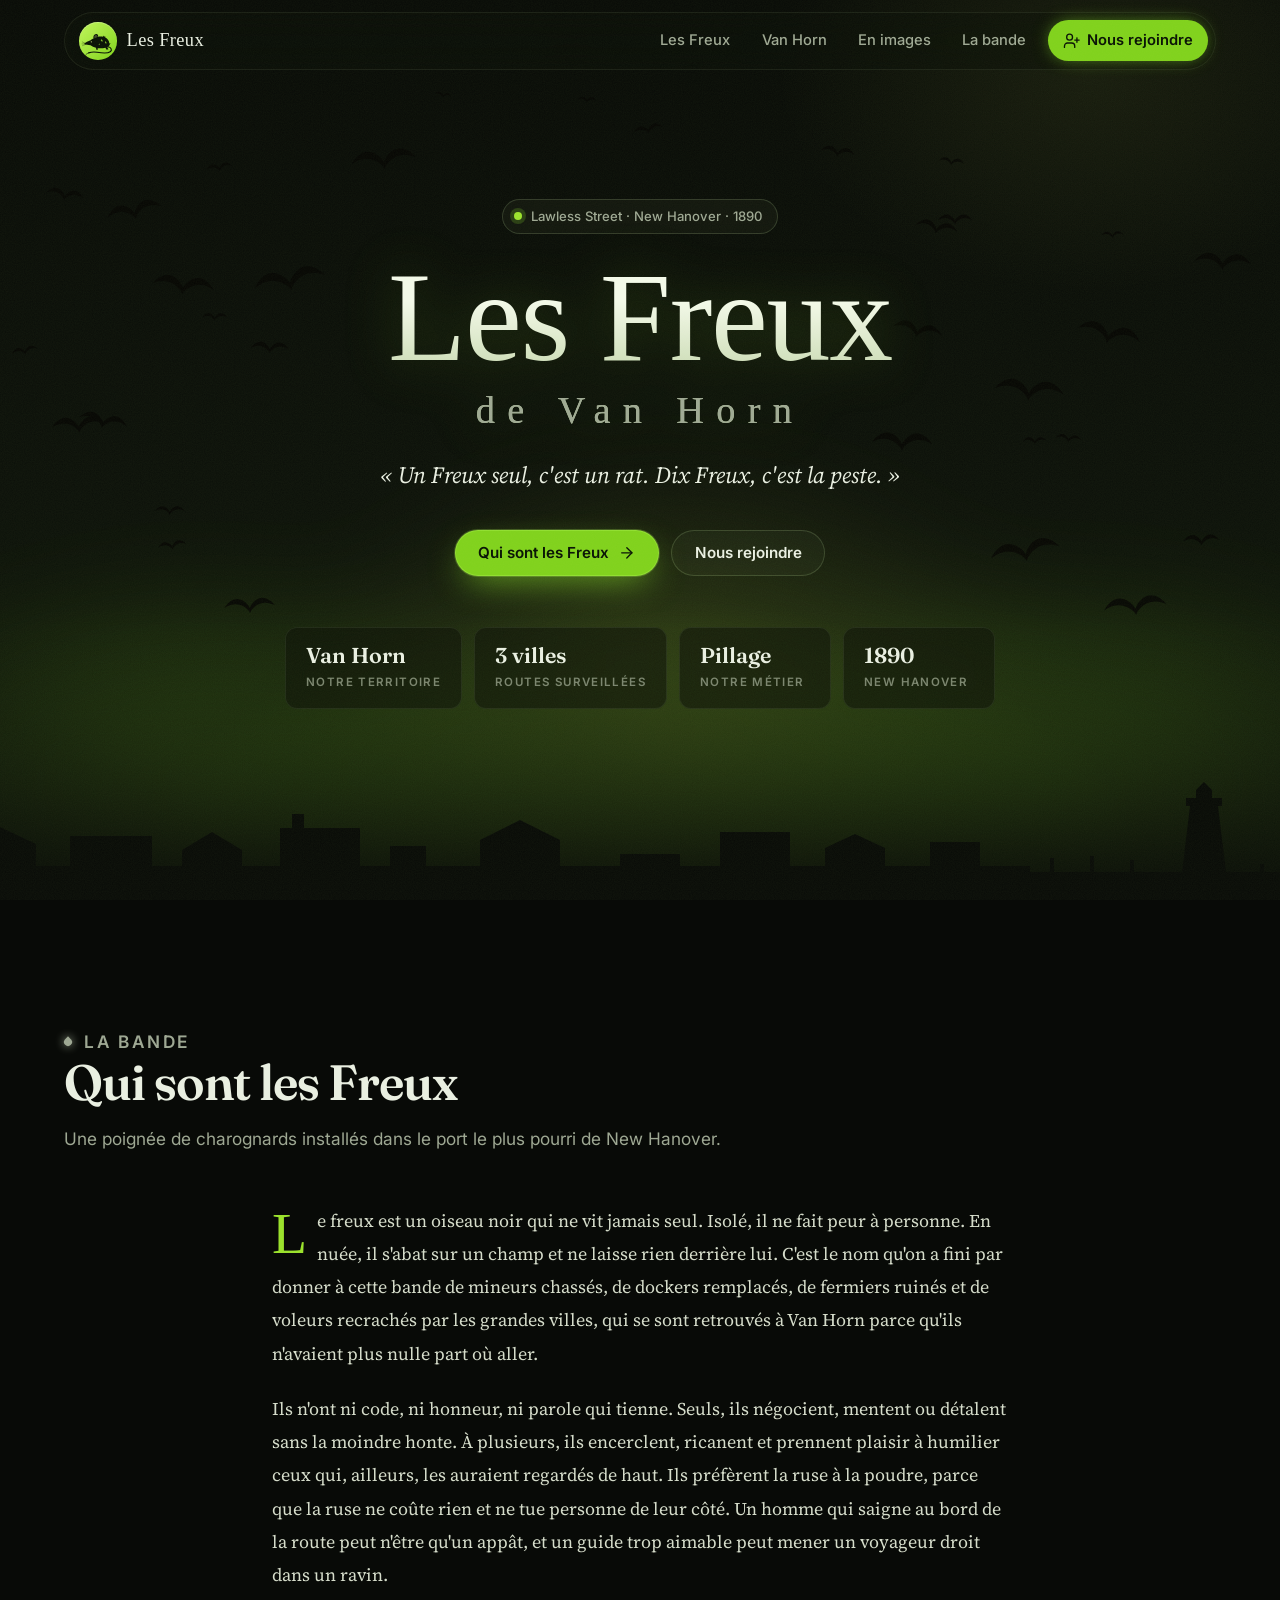
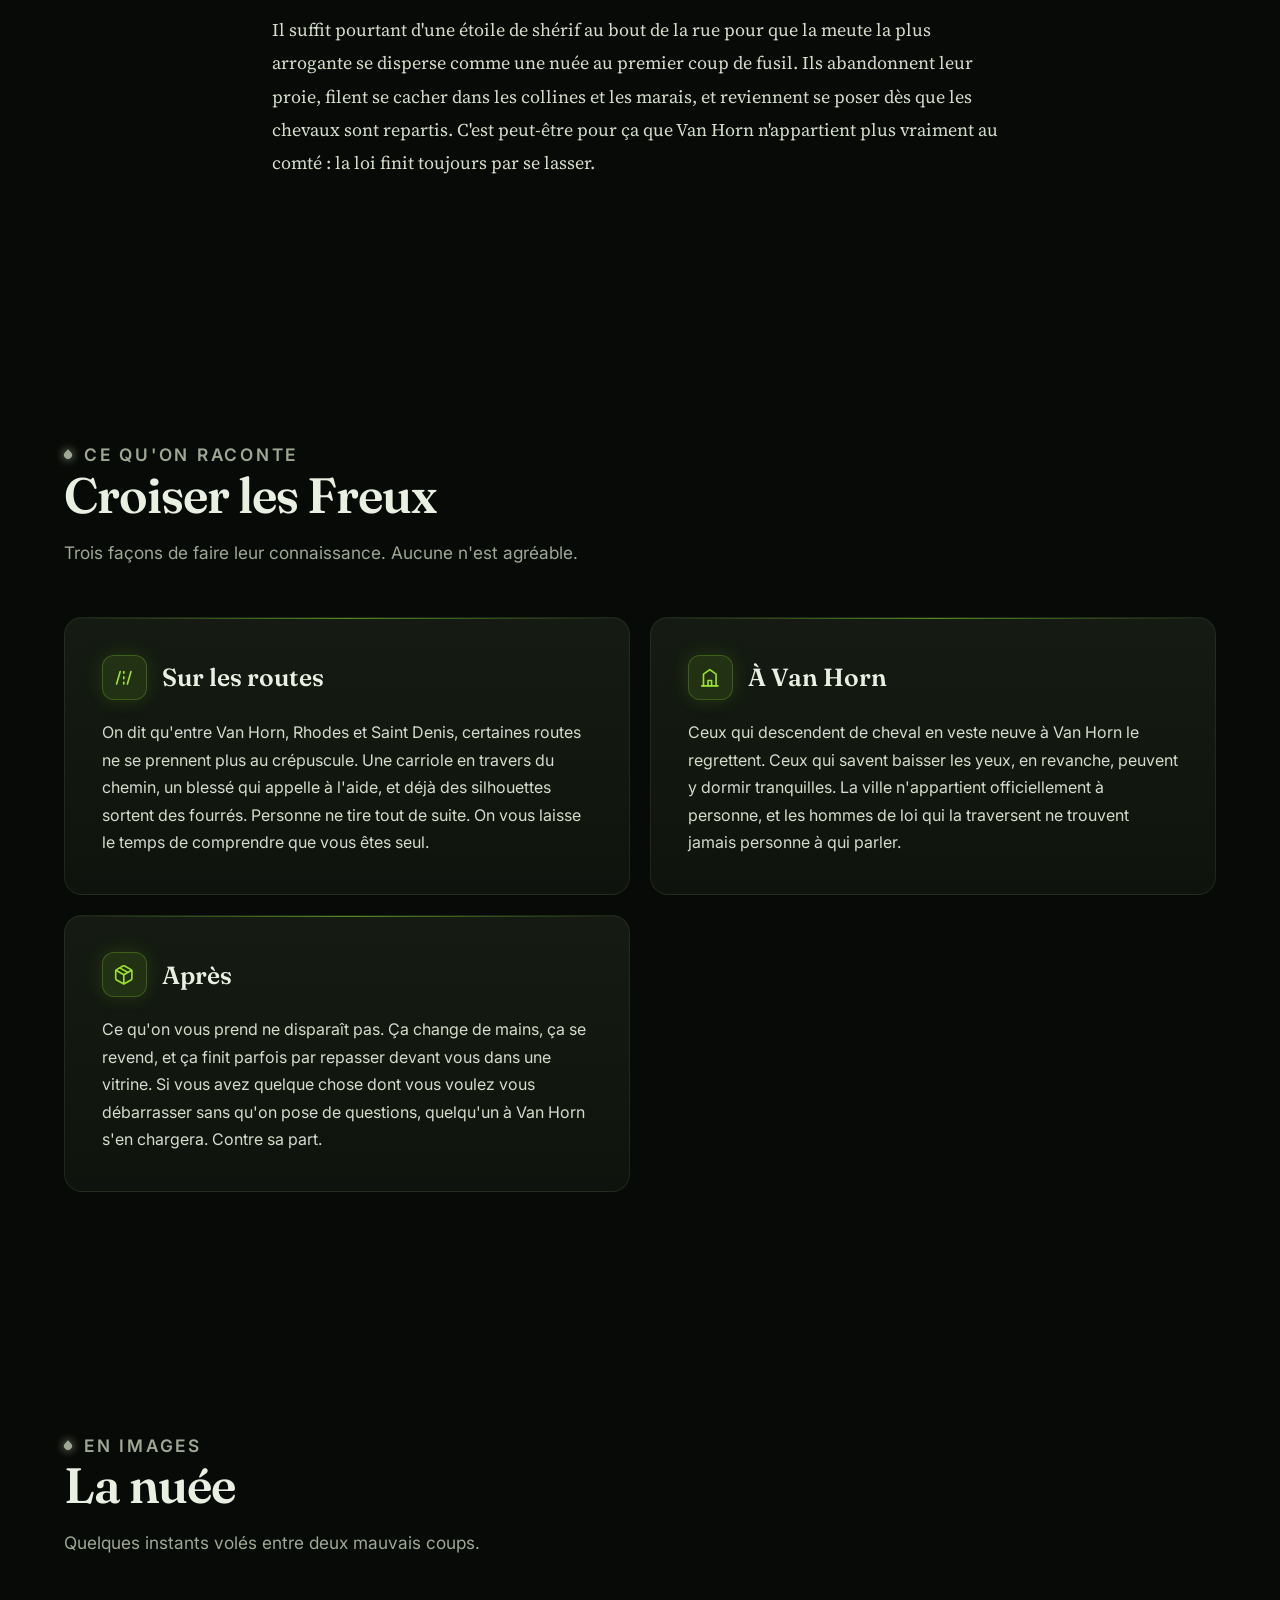
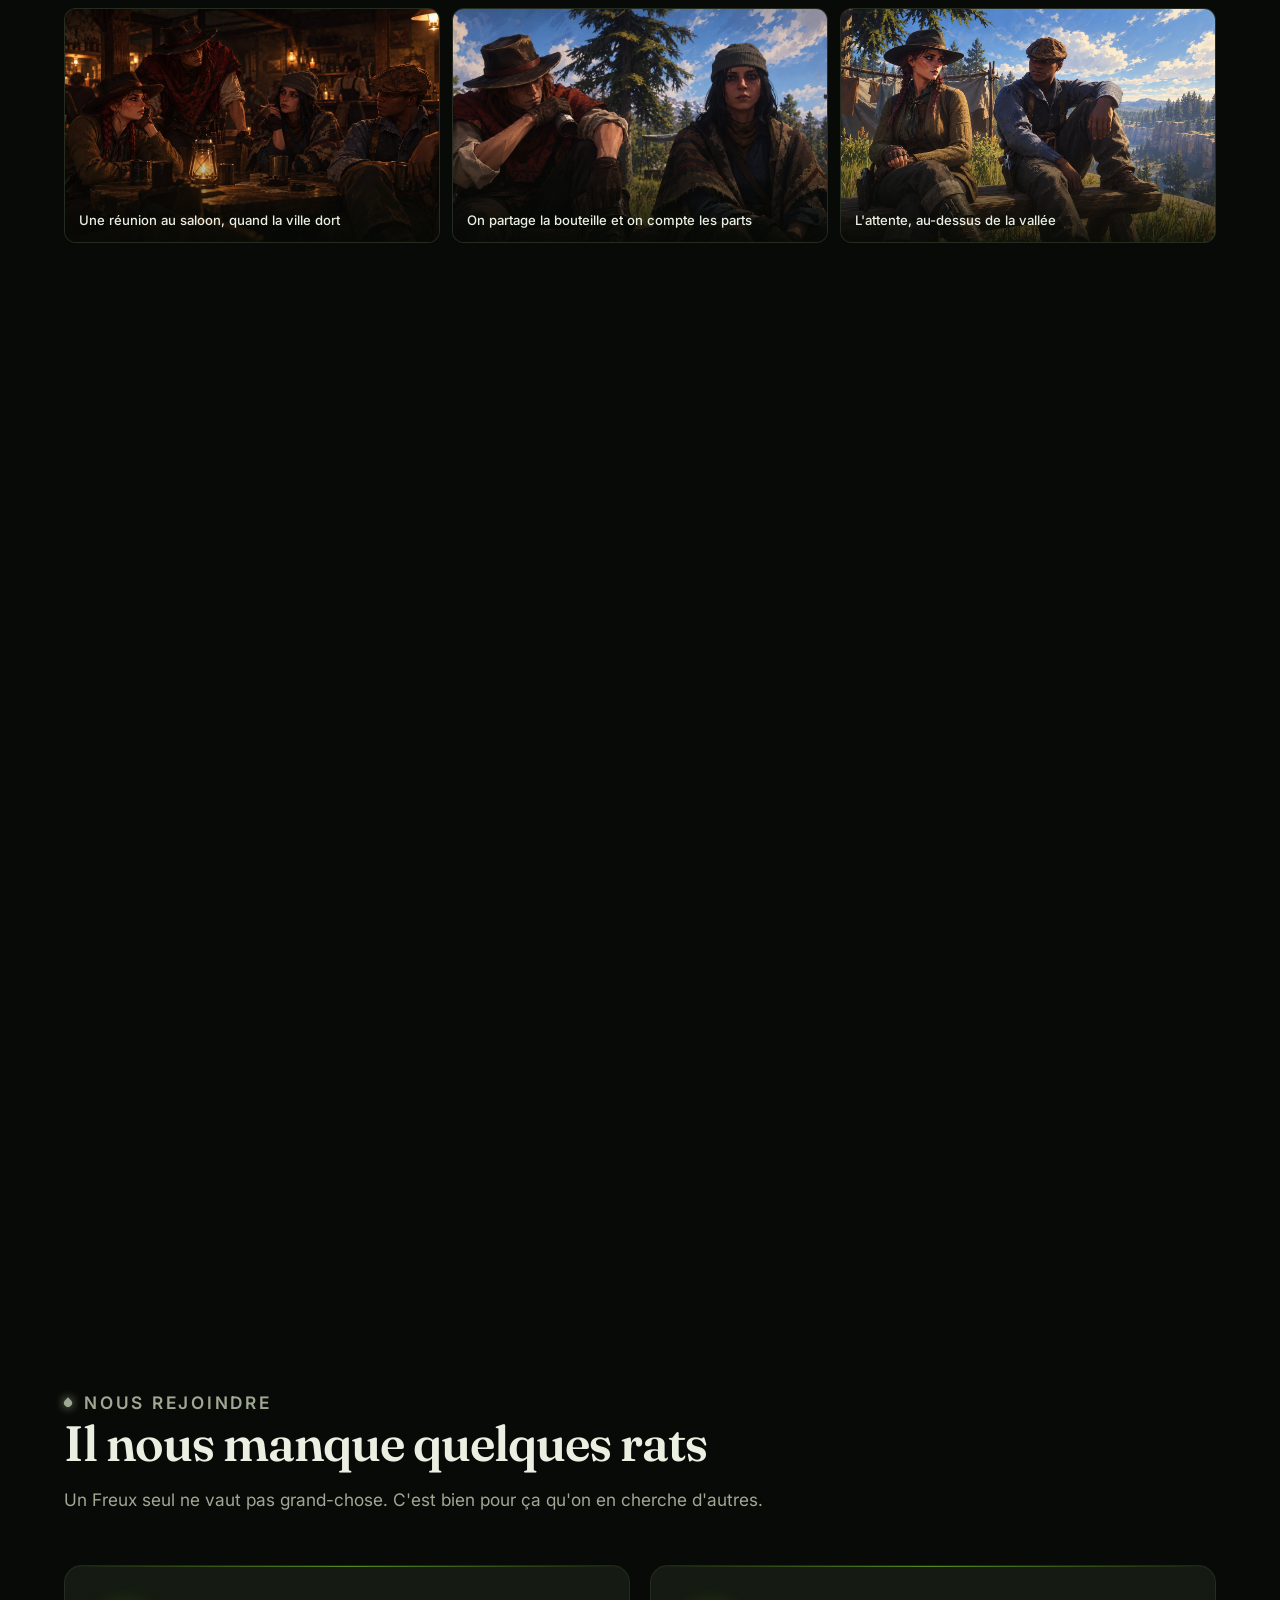
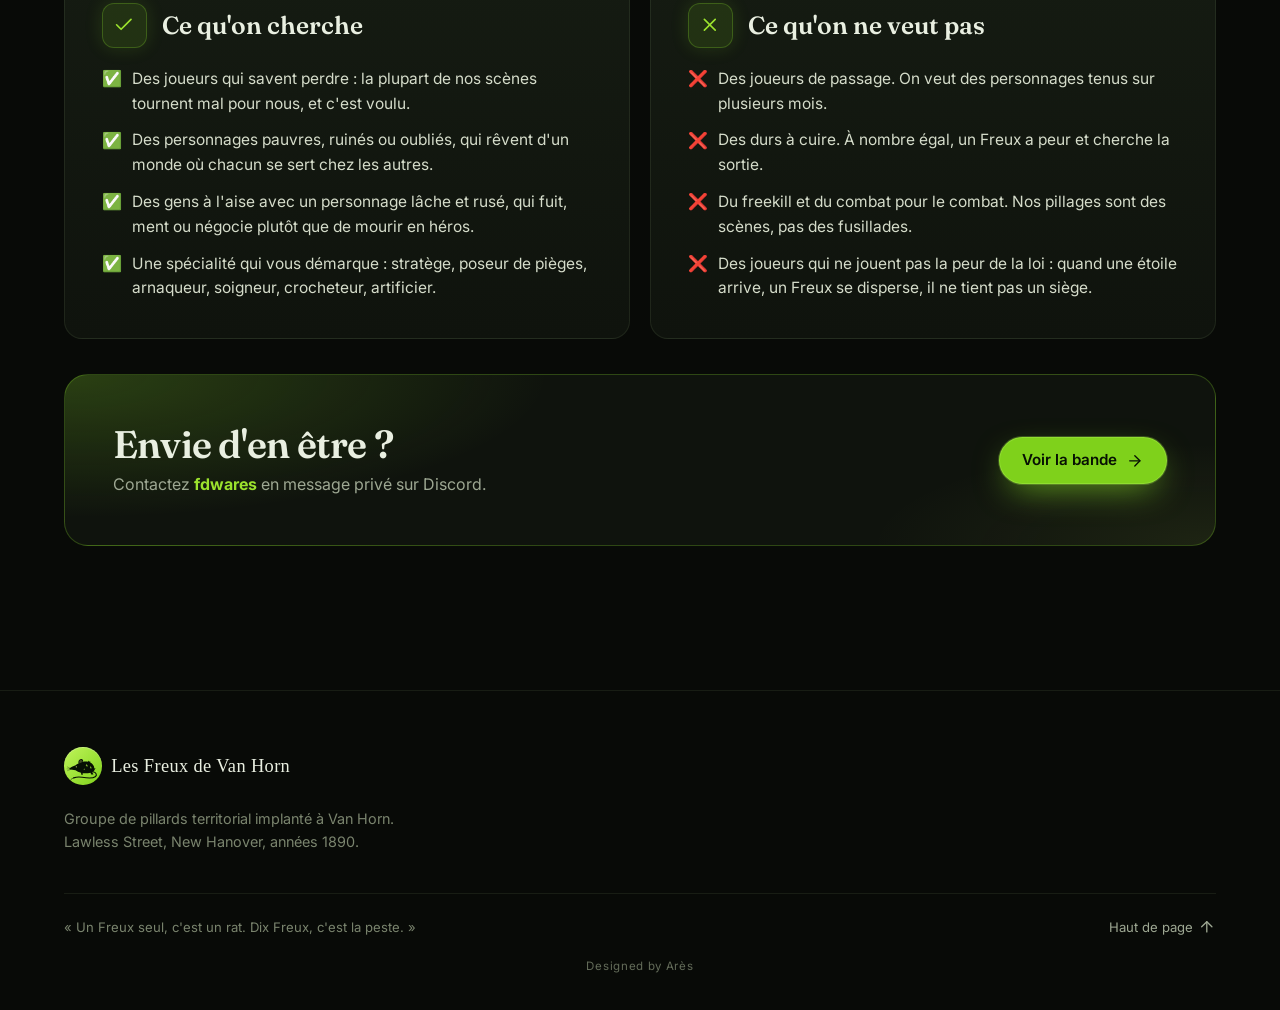
==== commit e3552772: "Dernier critere: peur de la loi" ====
--- a/index.html
+++ b/index.html
@@ -209,7 +209,7 @@
             <li class="critere critere--non">Des joueurs de passage. On veut des personnages tenus sur plusieurs mois.</li>
             <li class="critere critere--non">Des durs à cuire. À nombre égal, un Freux a peur et cherche la sortie.</li>
             <li class="critere critere--non">Du freekill et du combat pour le combat. Nos pillages sont des scènes, pas des fusillades.</li>
-            <li class="critere critere--non">Des gens qui ne viennent que pour l'argent, ou qui manquent de respect hors jeu.</li>
+            <li class="critere critere--non">Des joueurs qui ne jouent pas la peur de la loi : quand une étoile arrive, un Freux se disperse, il ne tient pas un siège.</li>
           </ul>
         </article>
       </div>
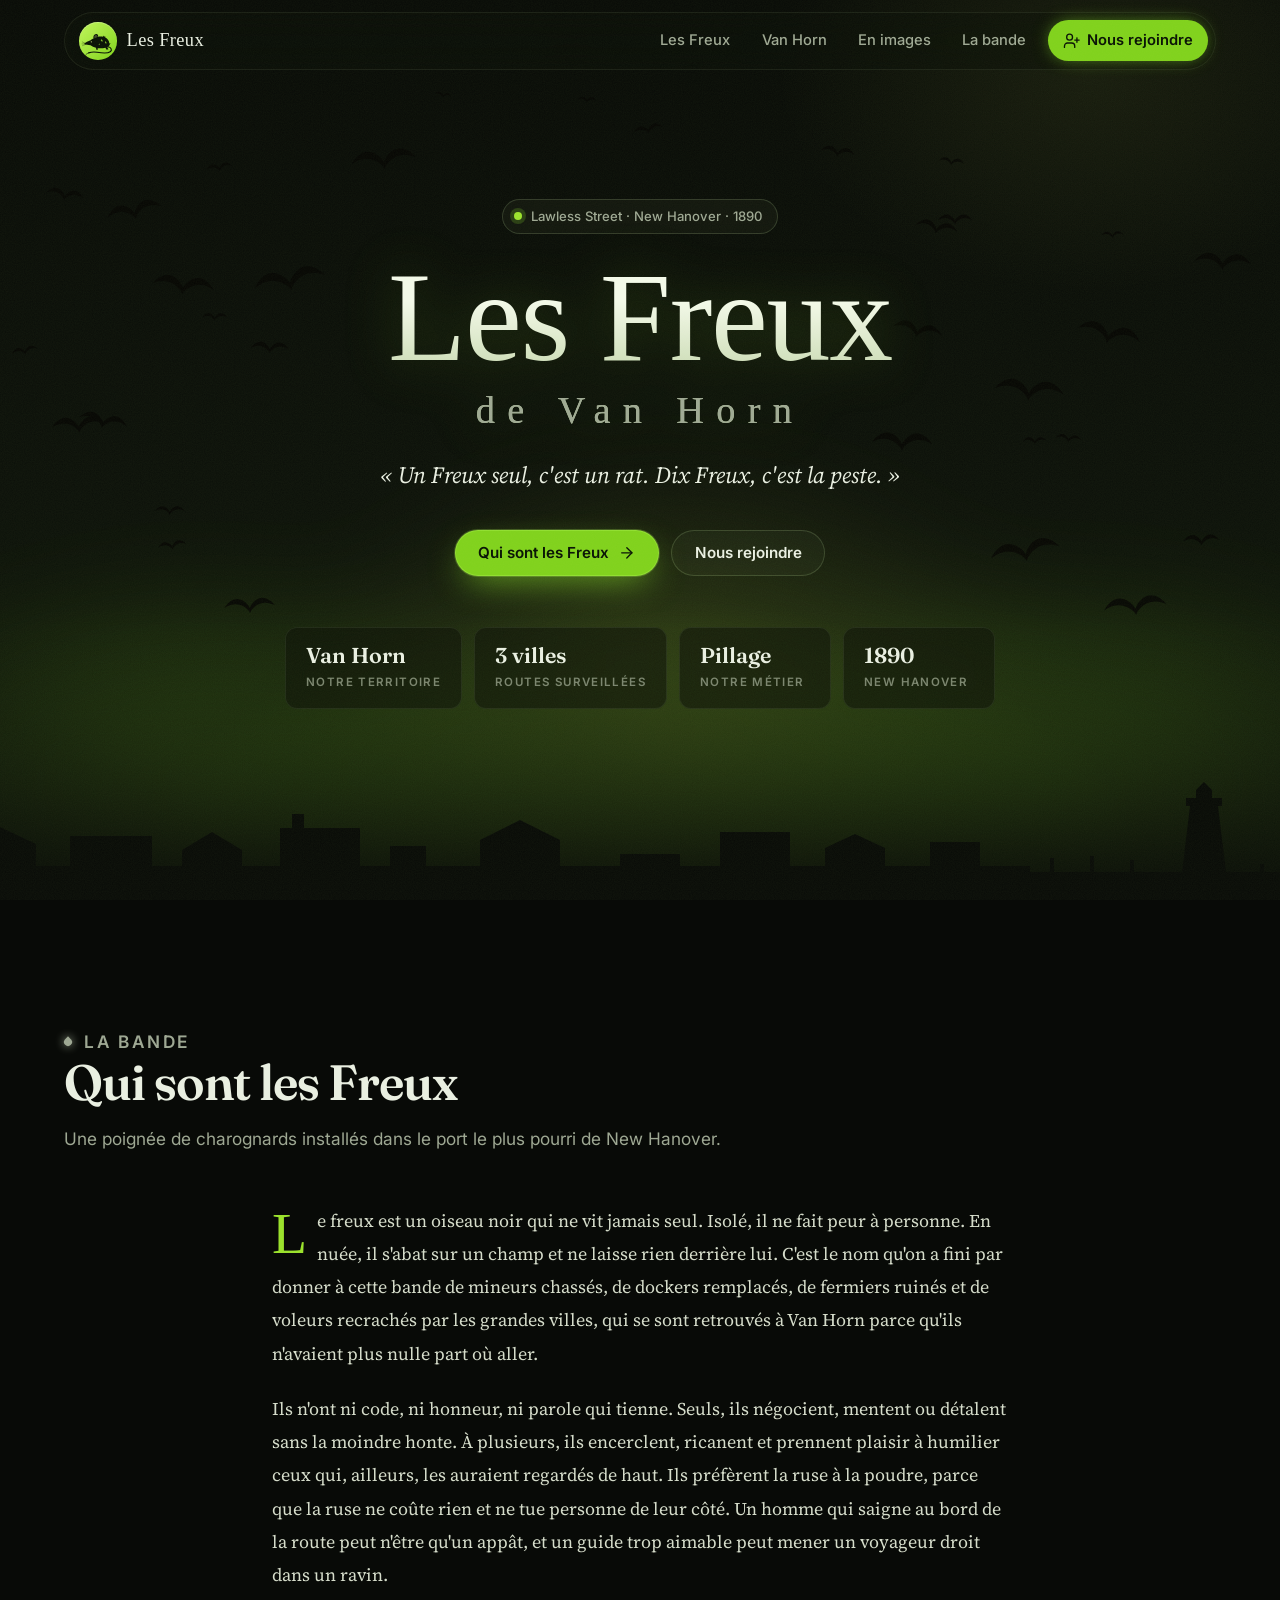
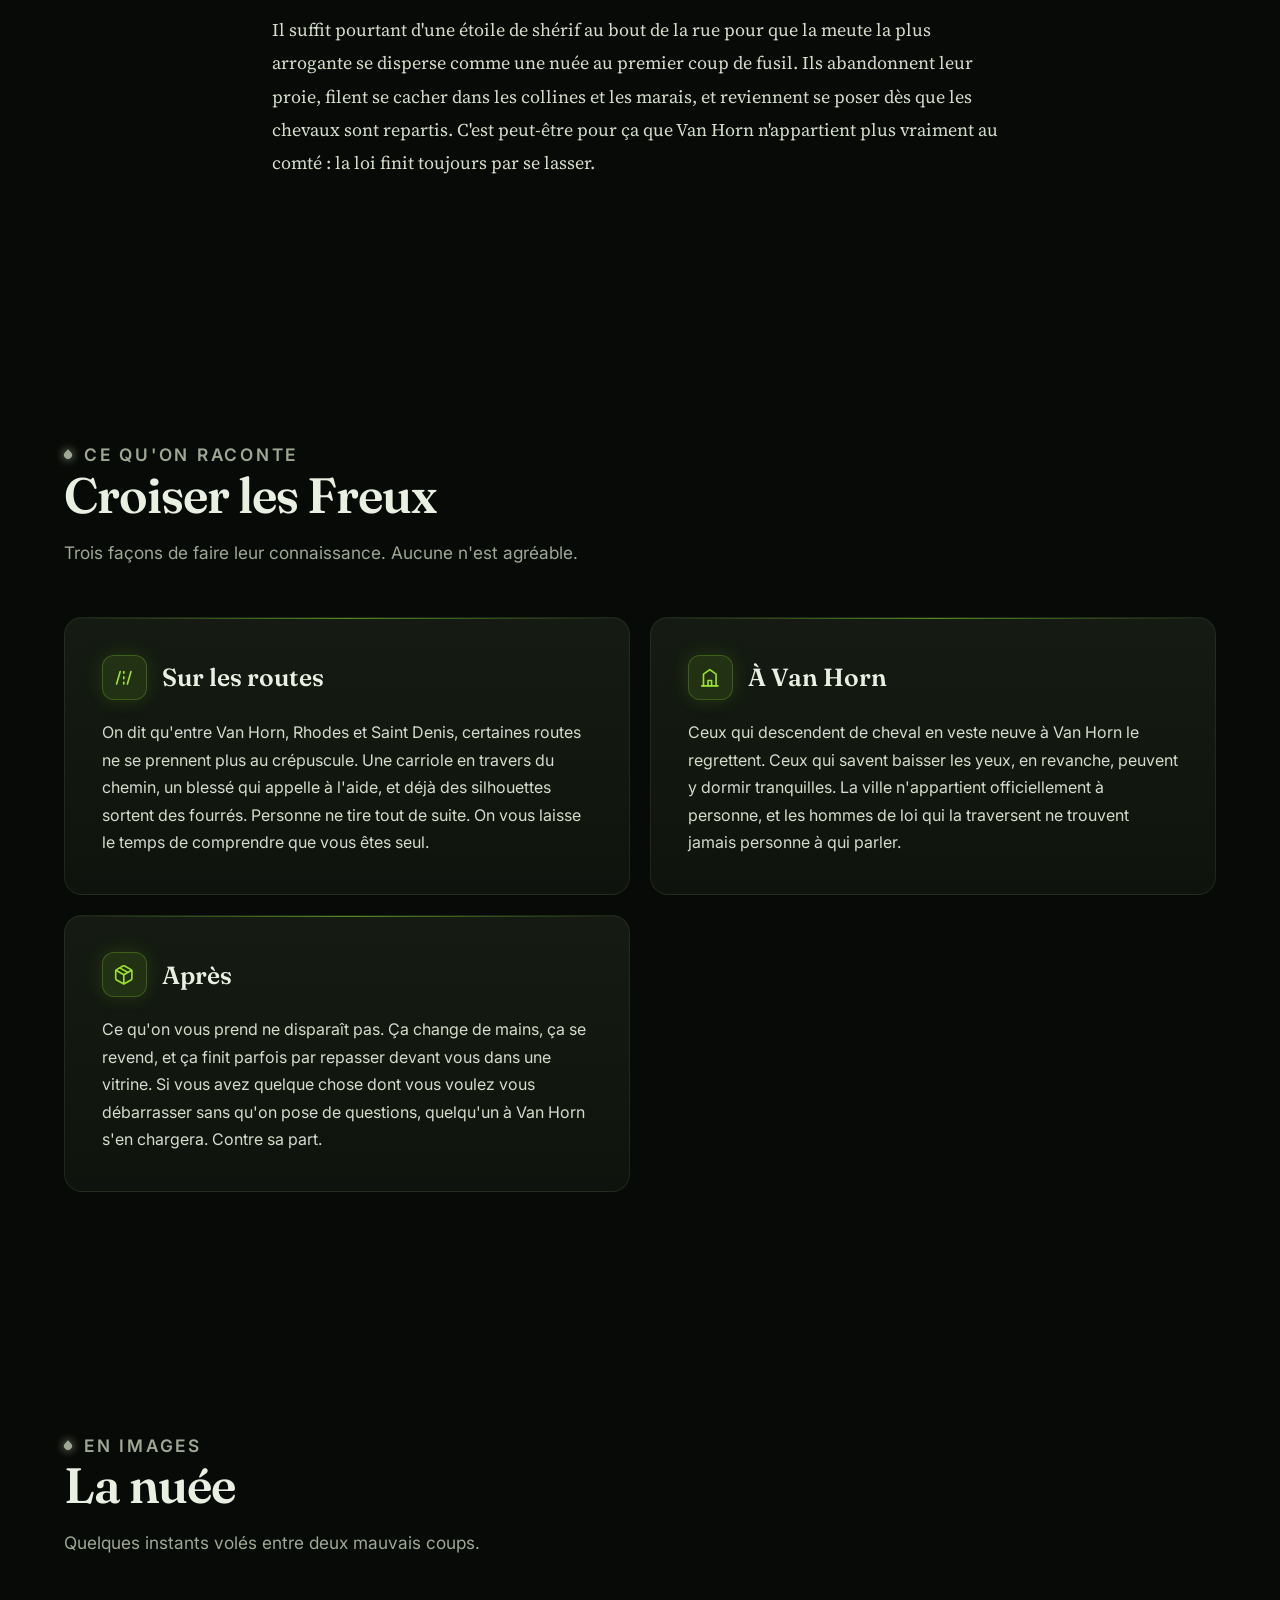
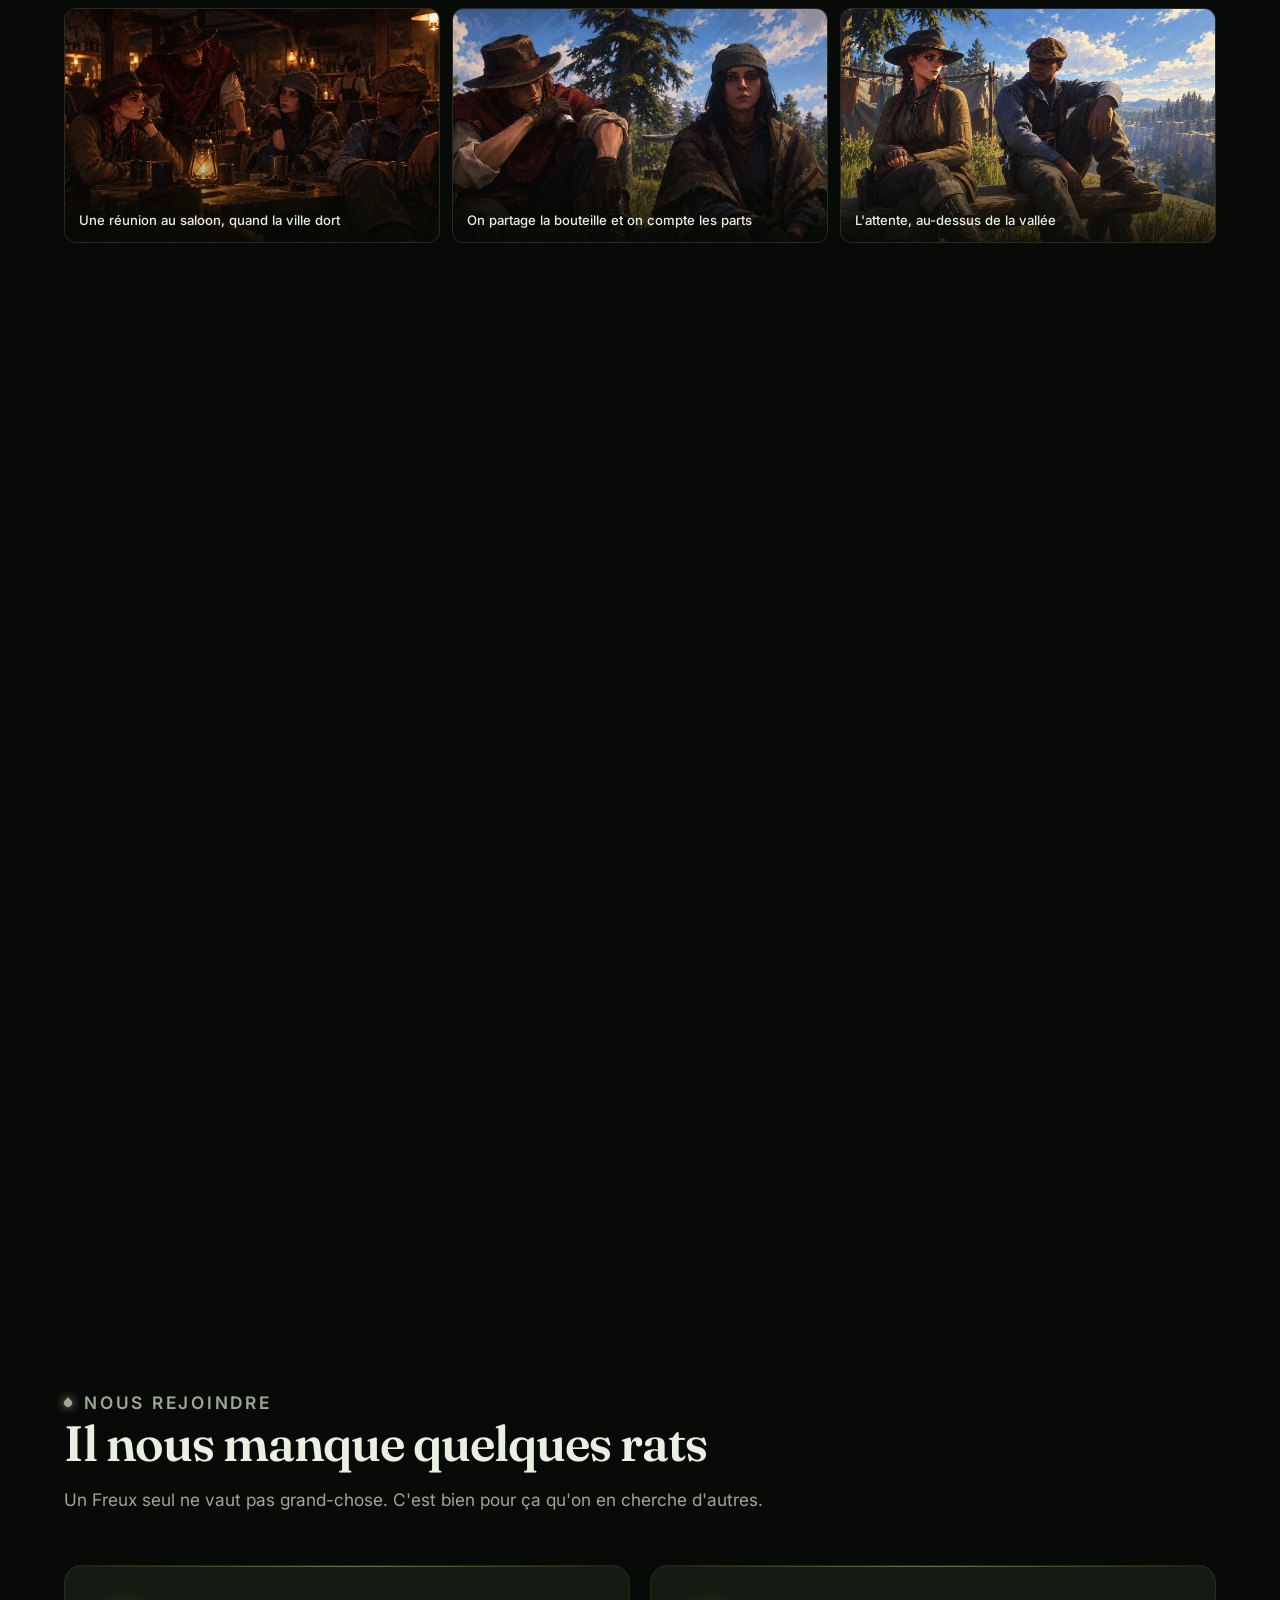
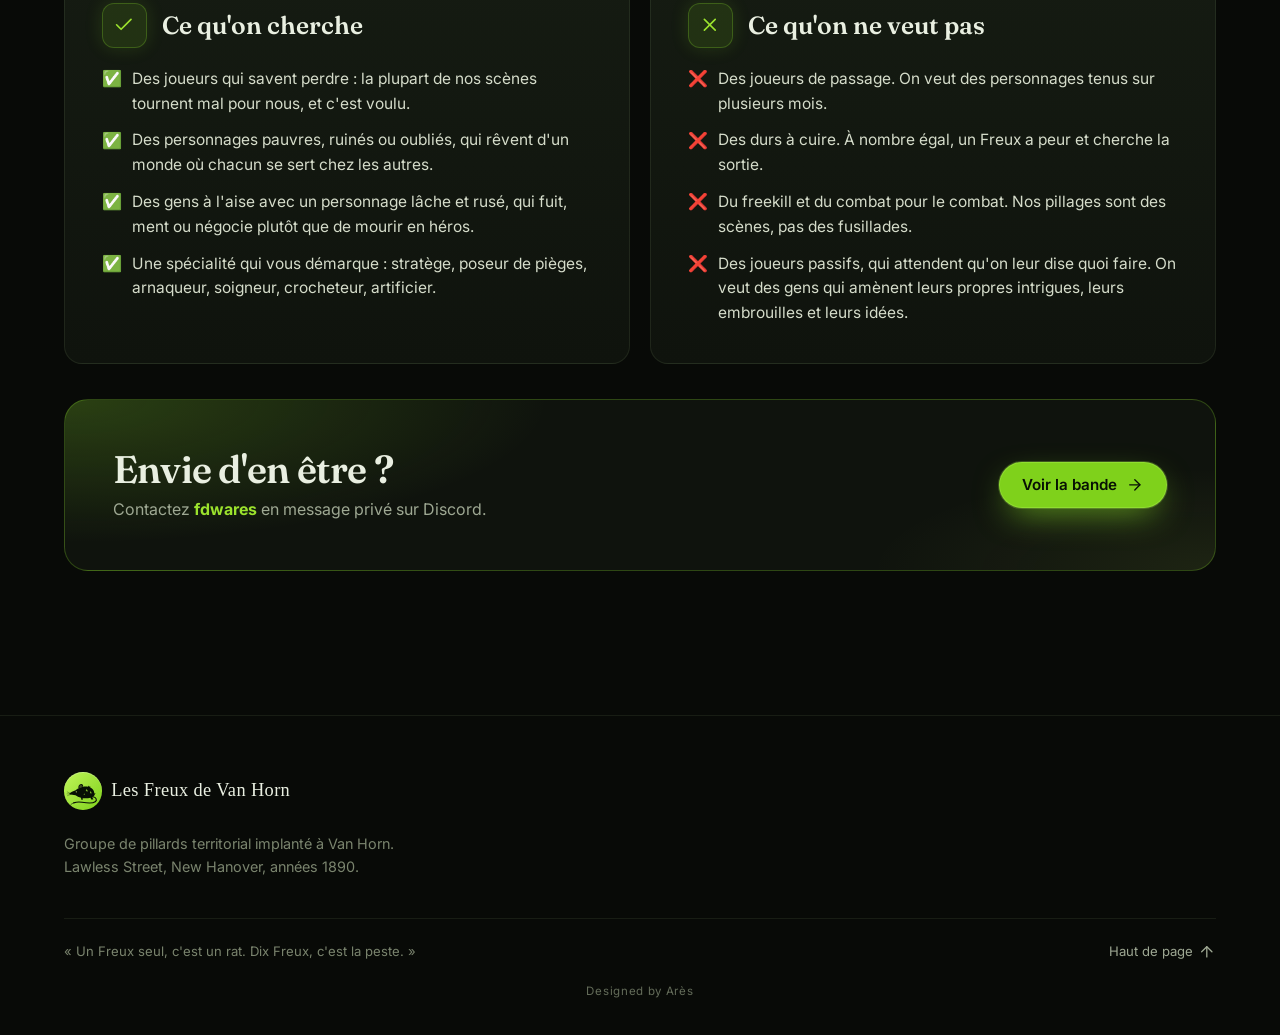
==== commit 3fdc78e9: "Dernier critere: joueurs passifs" ====
--- a/index.html
+++ b/index.html
@@ -209,7 +209,7 @@
             <li class="critere critere--non">Des joueurs de passage. On veut des personnages tenus sur plusieurs mois.</li>
             <li class="critere critere--non">Des durs à cuire. À nombre égal, un Freux a peur et cherche la sortie.</li>
             <li class="critere critere--non">Du freekill et du combat pour le combat. Nos pillages sont des scènes, pas des fusillades.</li>
-            <li class="critere critere--non">Des joueurs qui ne jouent pas la peur de la loi : quand une étoile arrive, un Freux se disperse, il ne tient pas un siège.</li>
+            <li class="critere critere--non">Des joueurs passifs, qui attendent qu'on leur dise quoi faire. On veut des gens qui amènent leurs propres intrigues, leurs embrouilles et leurs idées.</li>
           </ul>
         </article>
       </div>
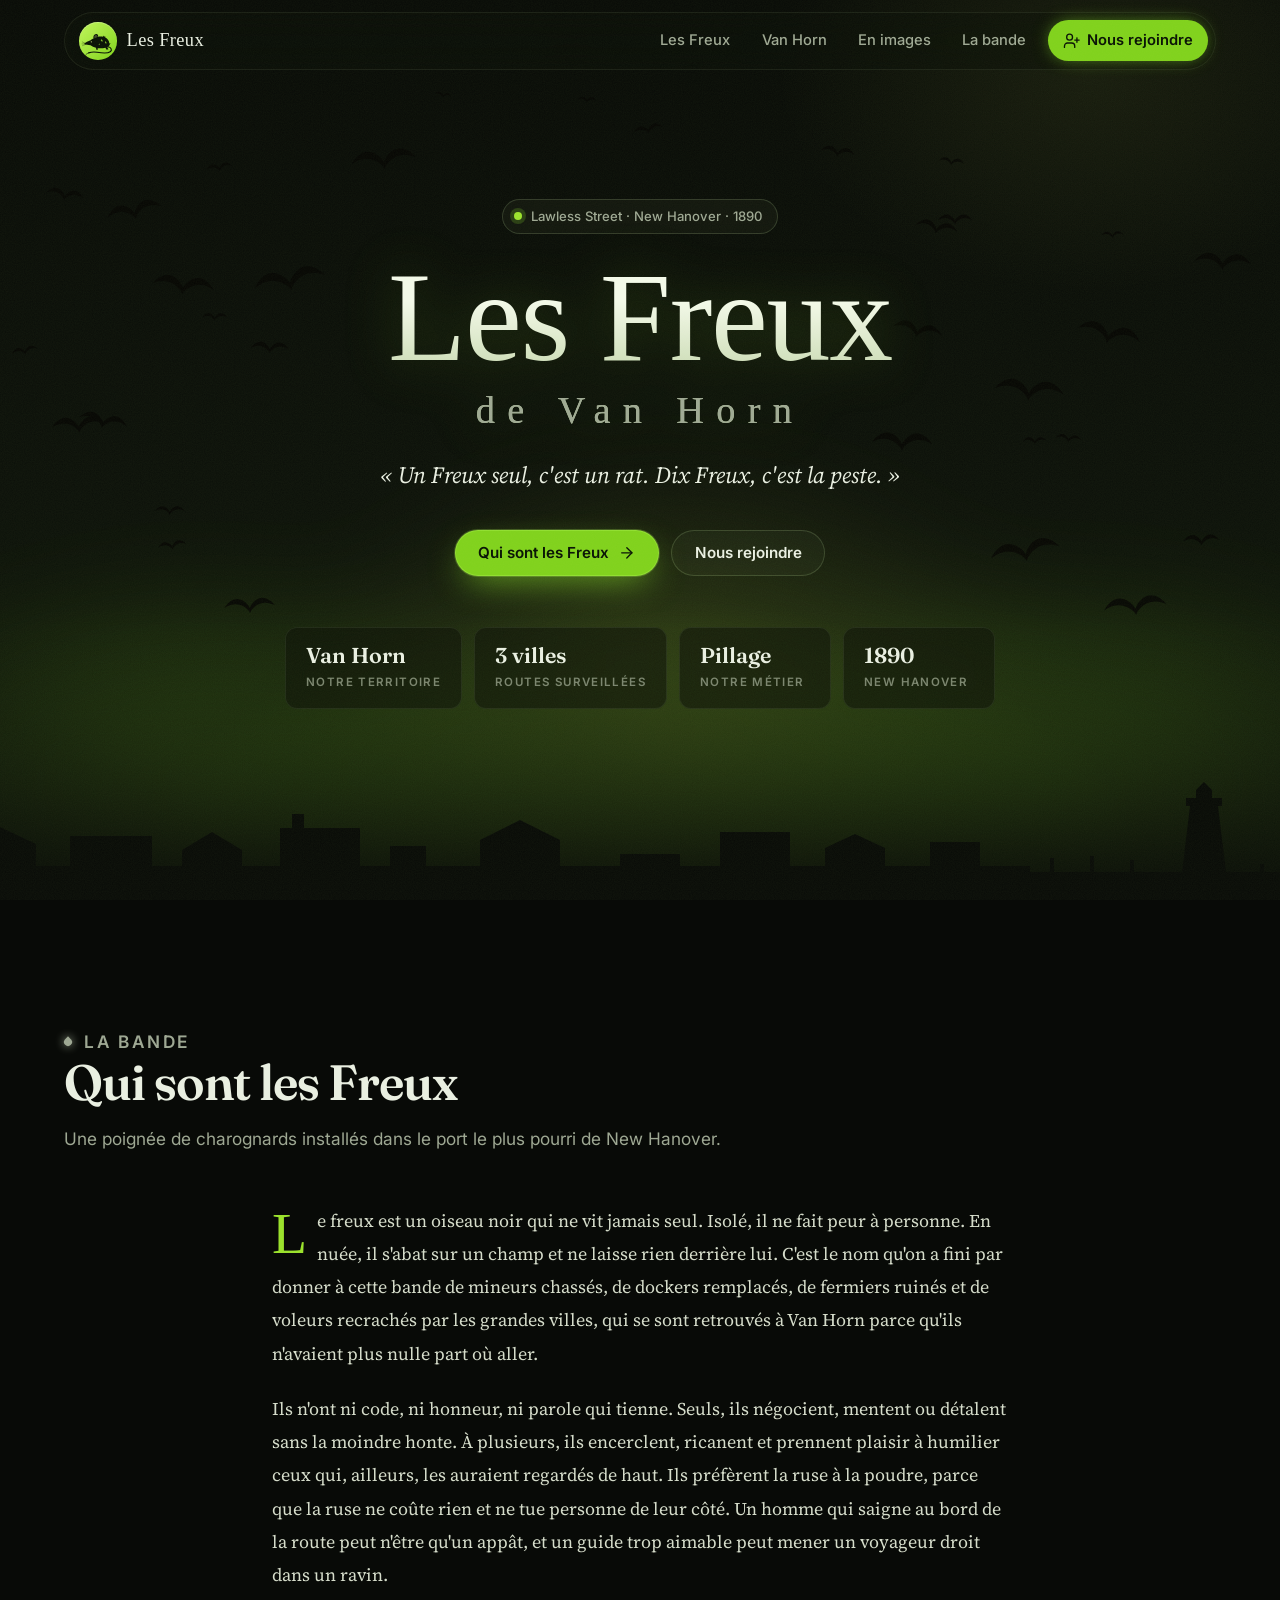
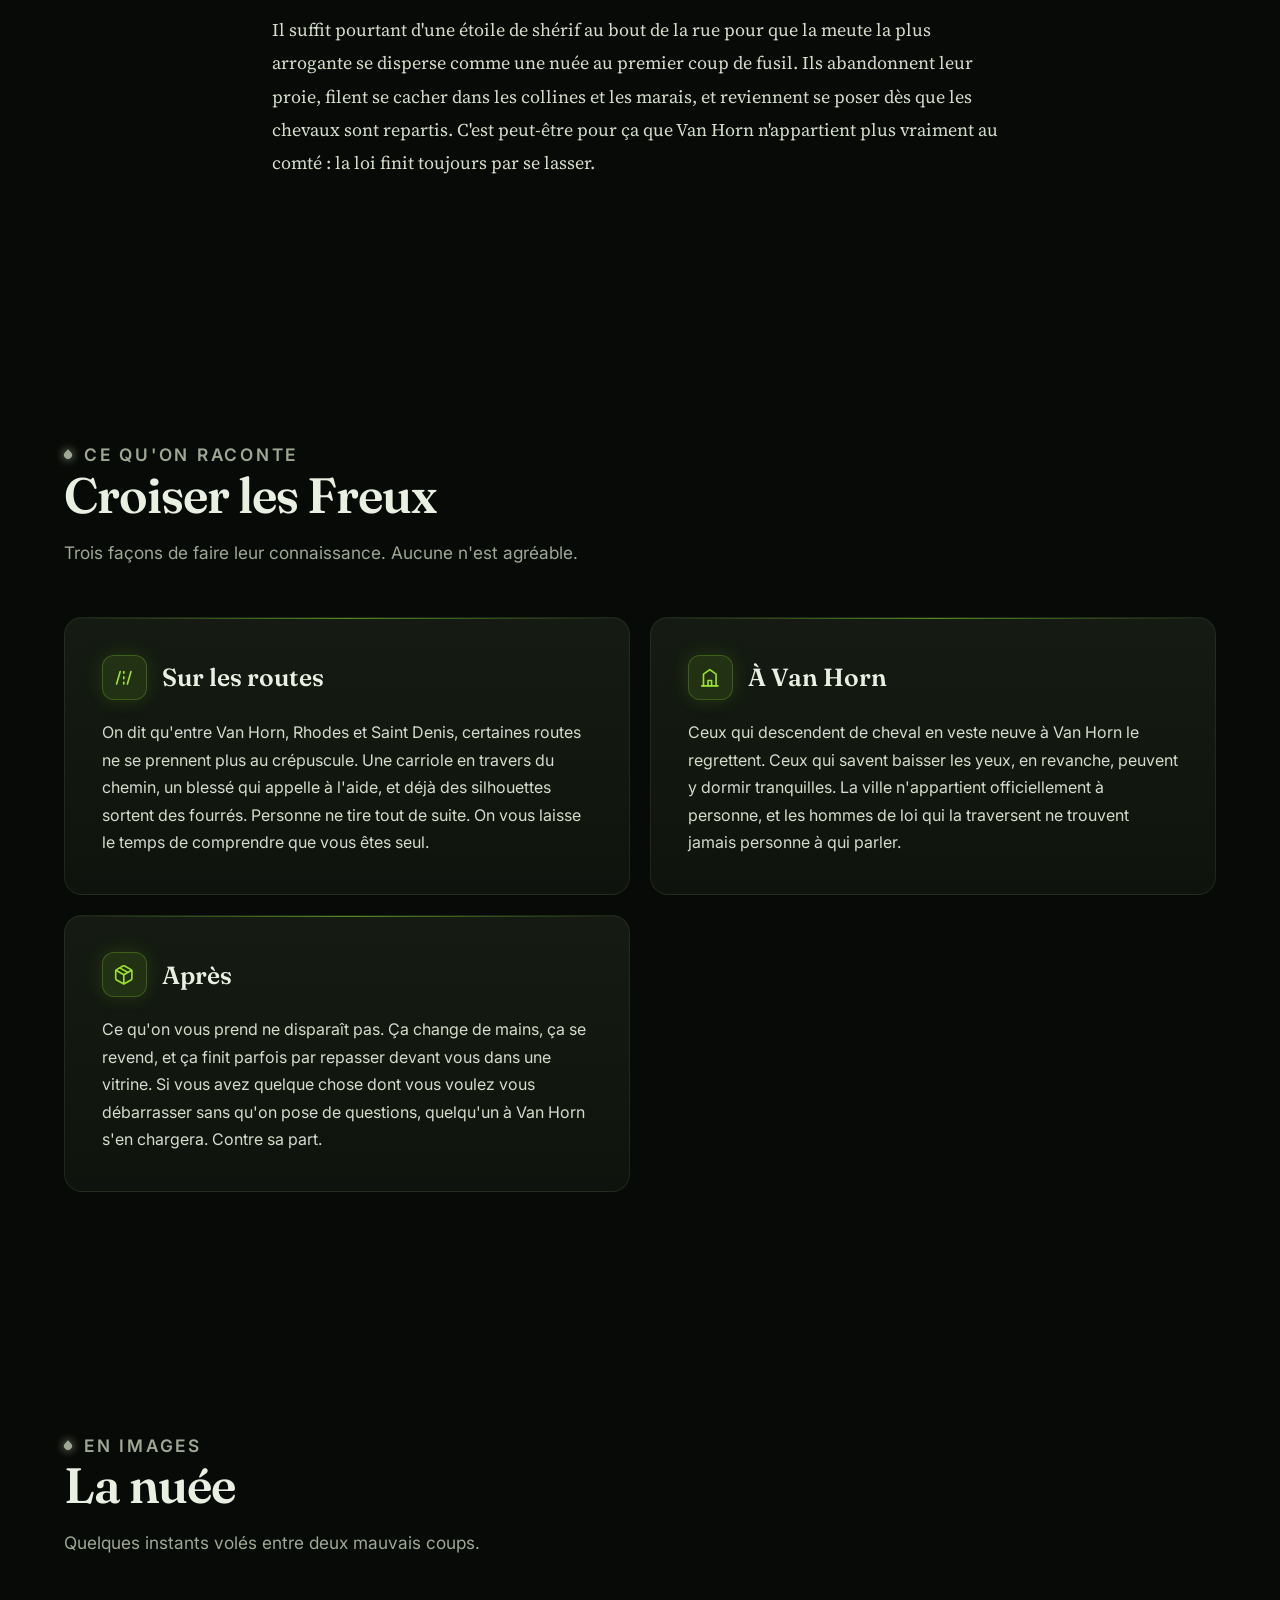
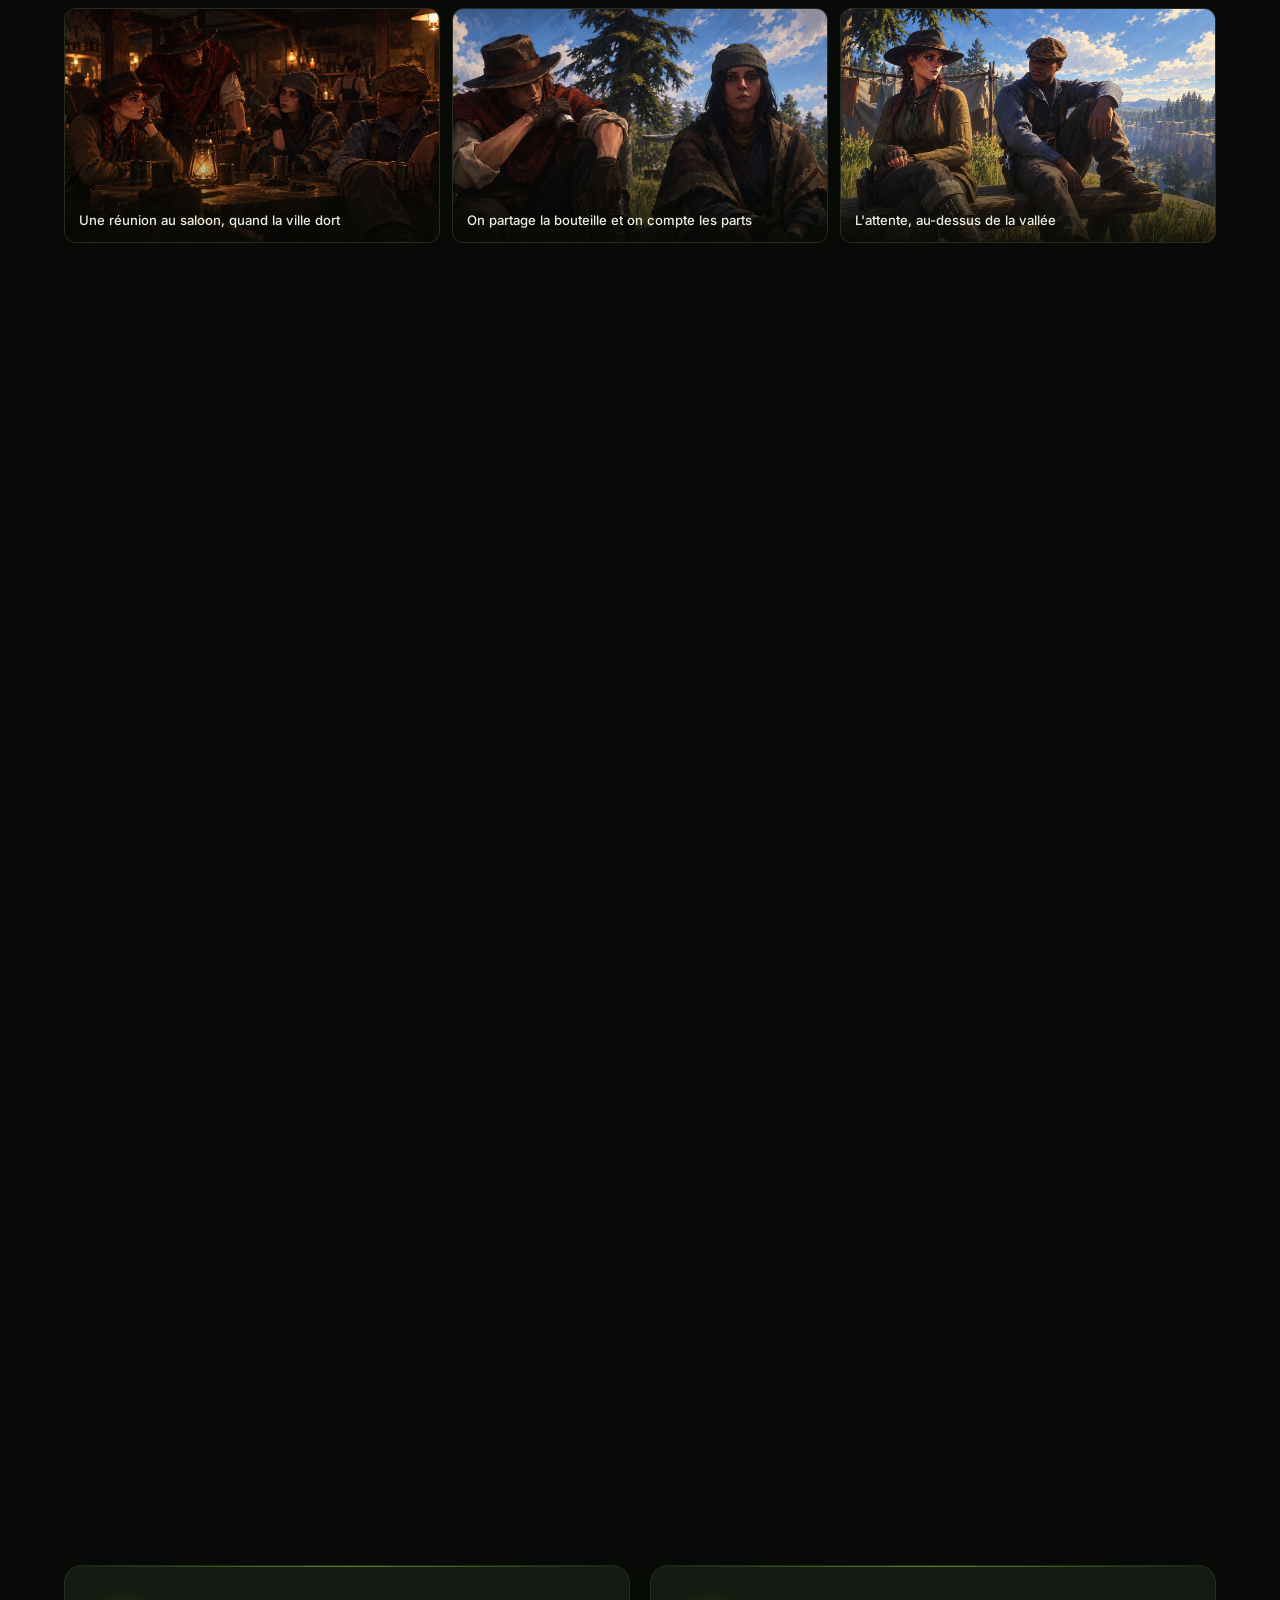
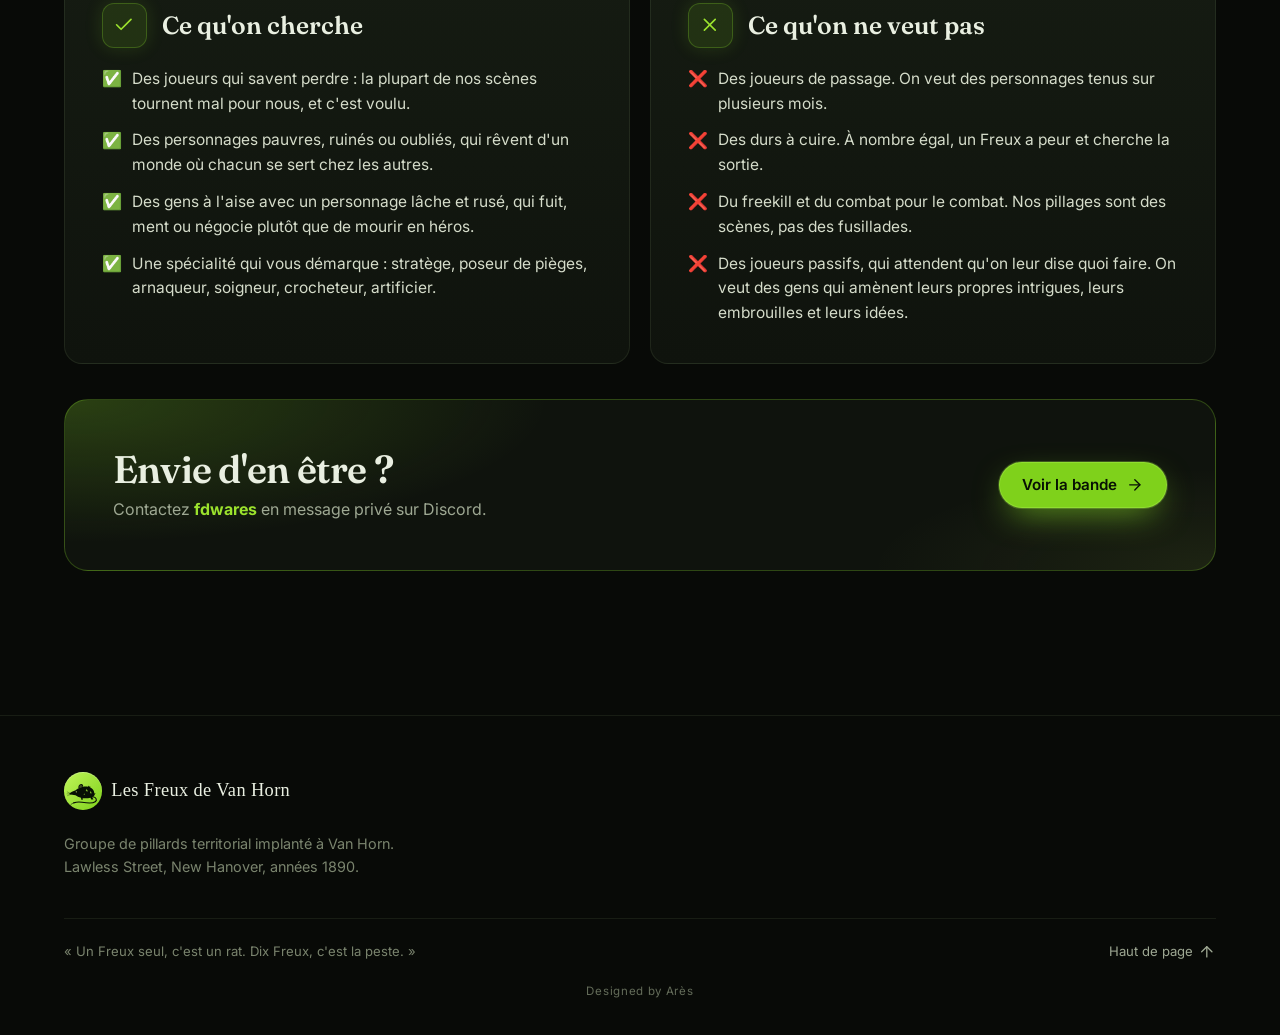
==== commit 186ce097: "Images sur les fiches Mulo et Spiza" ====
--- a/index.html
+++ b/index.html
@@ -10,7 +10,7 @@
 <link rel="preconnect" href="https://fonts.googleapis.com">
 <link rel="preconnect" href="https://fonts.gstatic.com" crossorigin>
 <link href="https://fonts.googleapis.com/css2?family=Inter:wght@400;500;600;700&family=Fraunces:opsz,wght@9..144,500;9..144,600&family=Source+Serif+4:ital,opsz,wght@0,8..60,400;0,8..60,500;1,8..60,400&family=IM+Fell+English+SC&family=Special+Elite&display=swap" rel="stylesheet">
-<link rel="stylesheet" href="style.css?v=3">
+<link rel="stylesheet" href="style.css?v=4">
 <link rel="icon" type="image/svg+xml" href="logo-freux.svg?v=2">
 </head>
 <body>
--- a/style.css
+++ b/style.css
@@ -1160,6 +1160,9 @@
 .appel--contact { margin-top: clamp(1.4rem, 3vw, 2.2rem); }
 .appel--contact h2 { margin: 0 0 .4rem; }
 
+.galerie--une { grid-template-columns: 1fr; max-width: 62rem; margin: 0 auto 2rem; }
+.galerie--une .galerie__item img { aspect-ratio: auto; max-height: 30rem; object-fit: cover; }
+
 /* ---------- Apparition au défilement ---------- */
 .js [data-reveal] { opacity: 0; transform: translateY(18px); transition: opacity .7s ease, transform .7s ease; }
 .js [data-reveal].est-visible { opacity: 1; transform: none; }
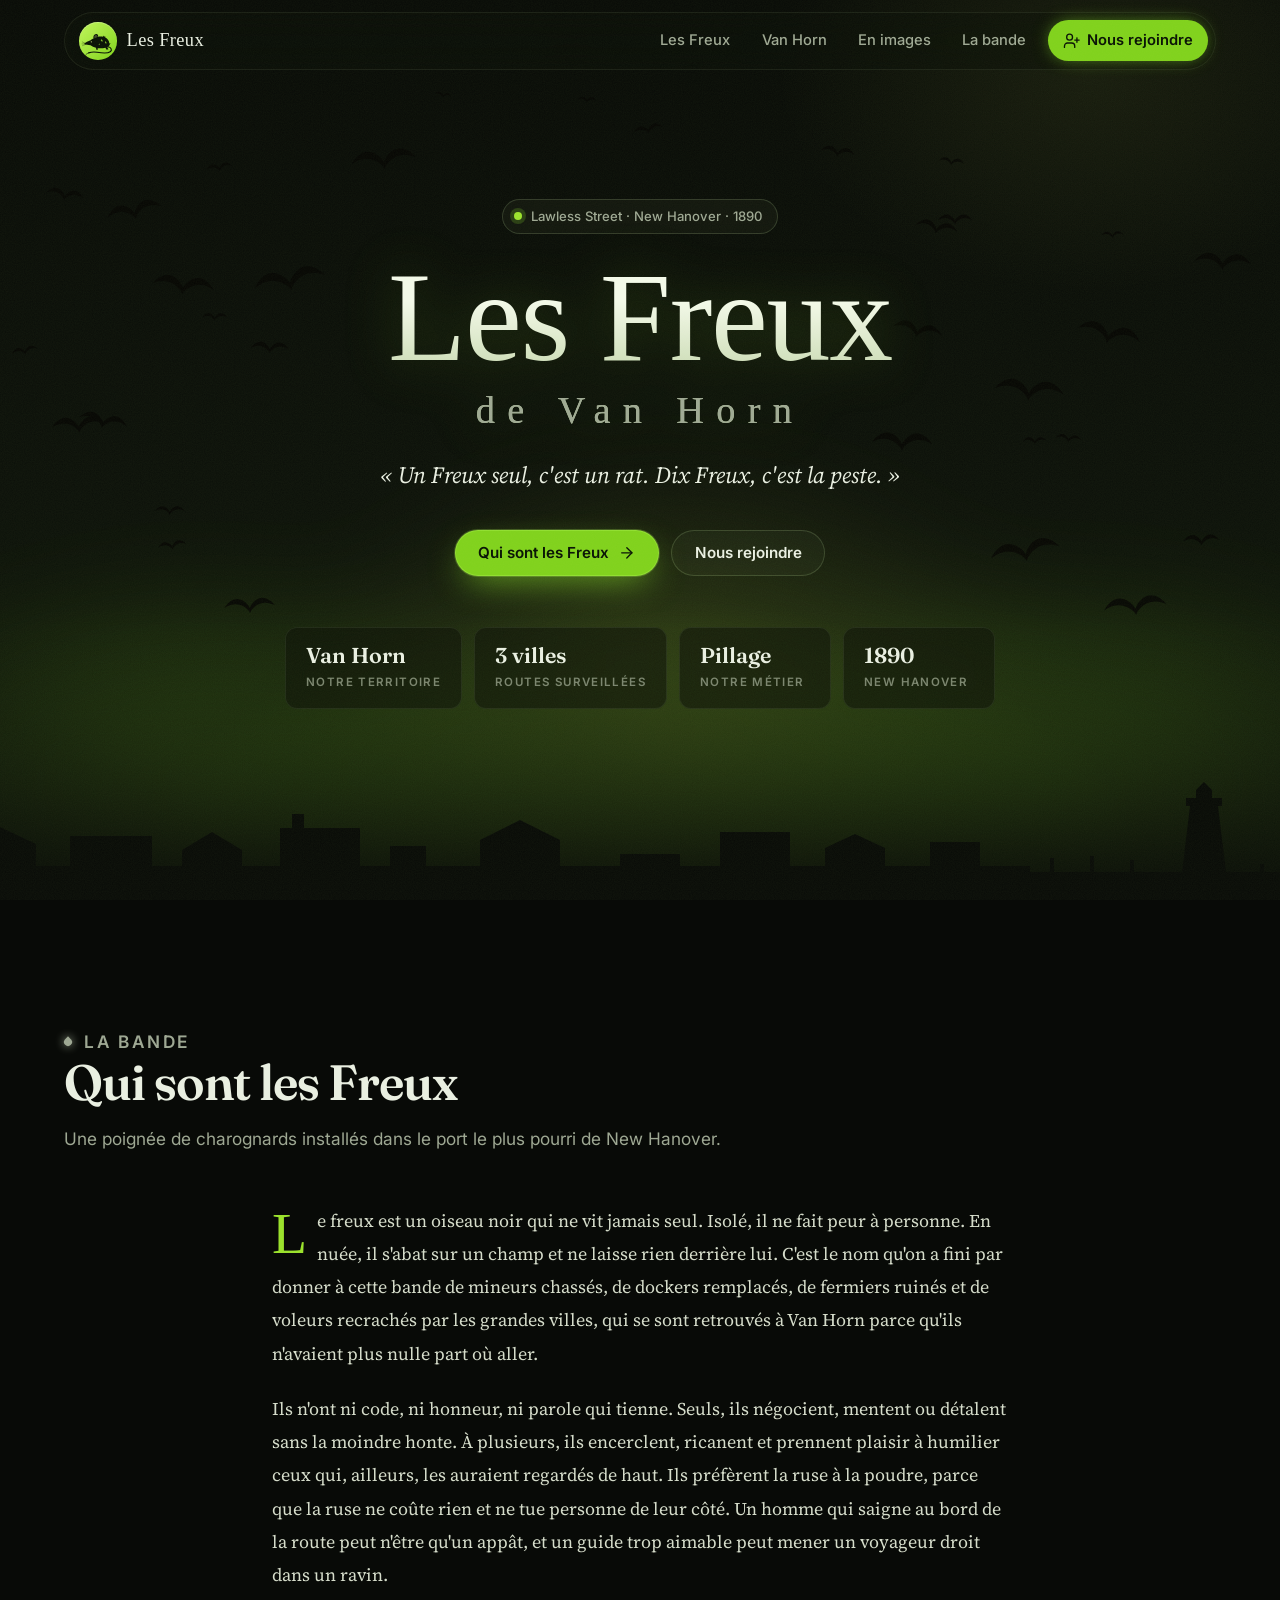
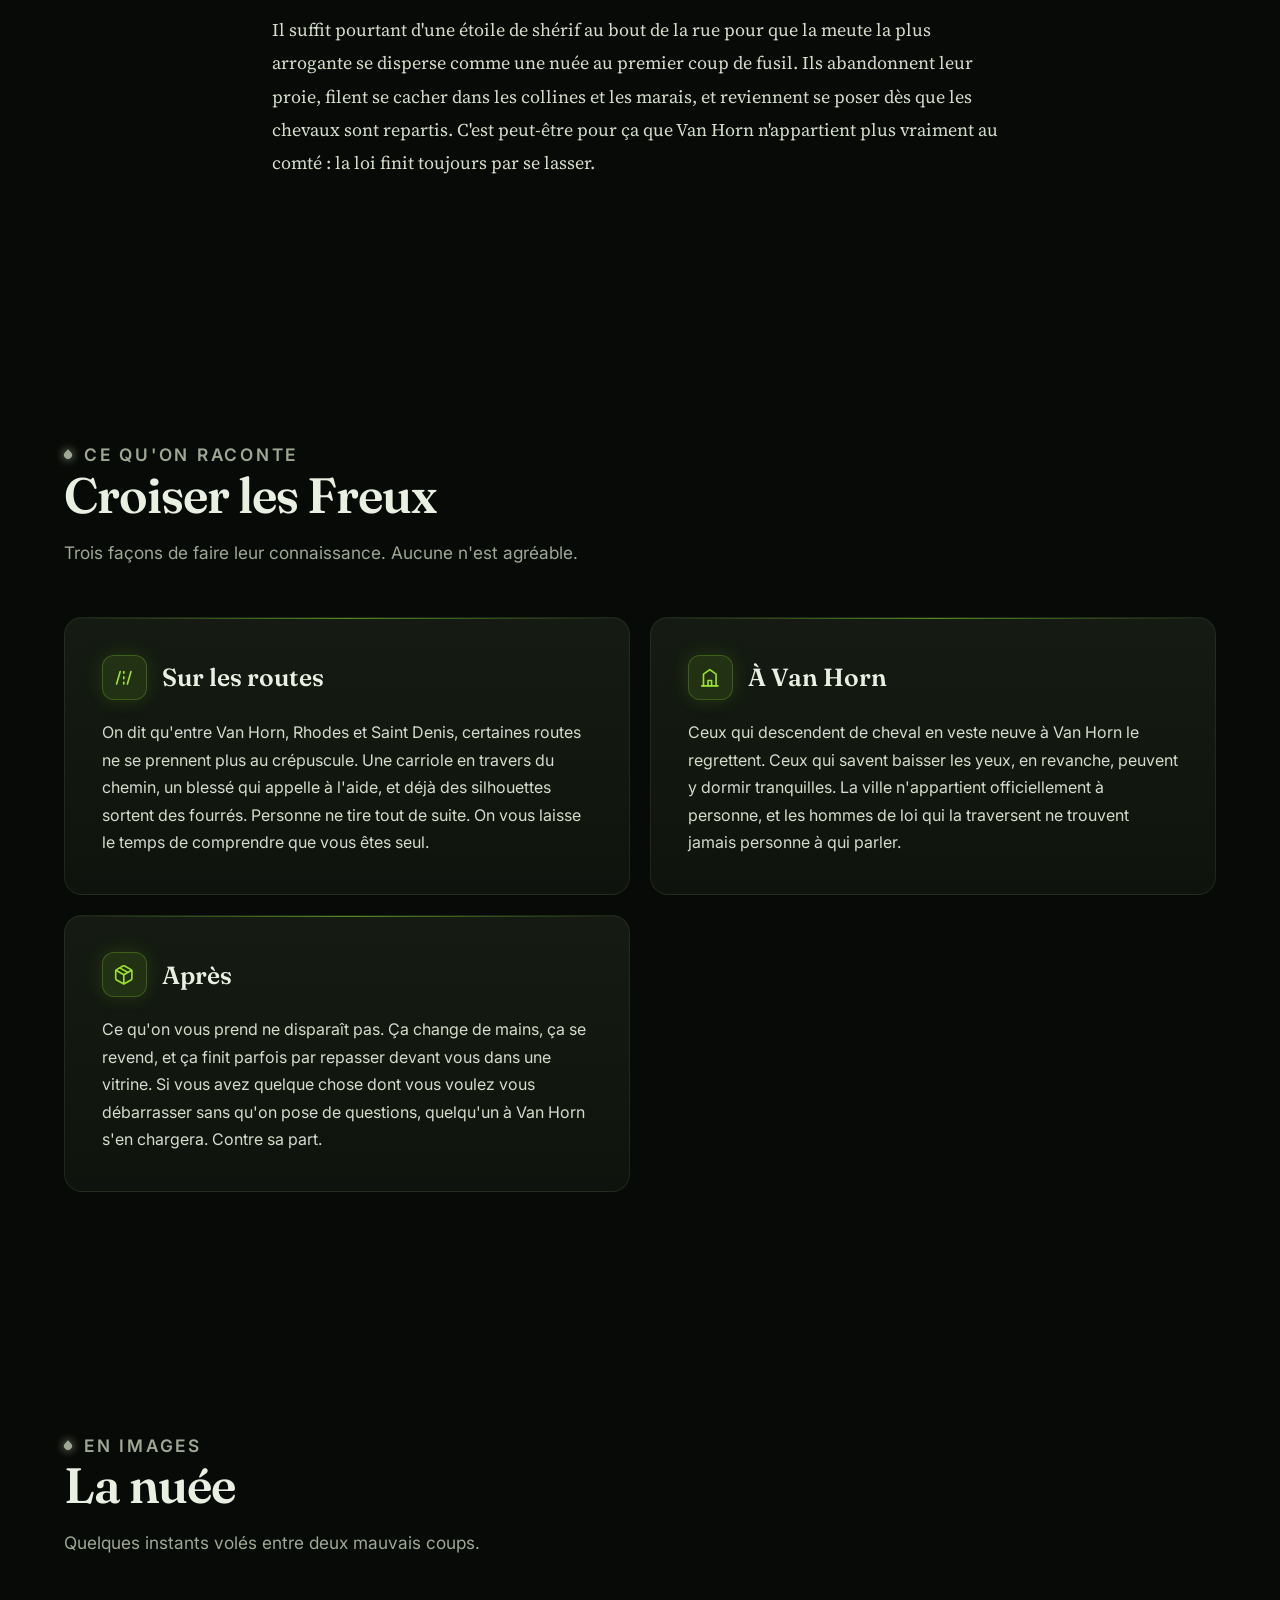
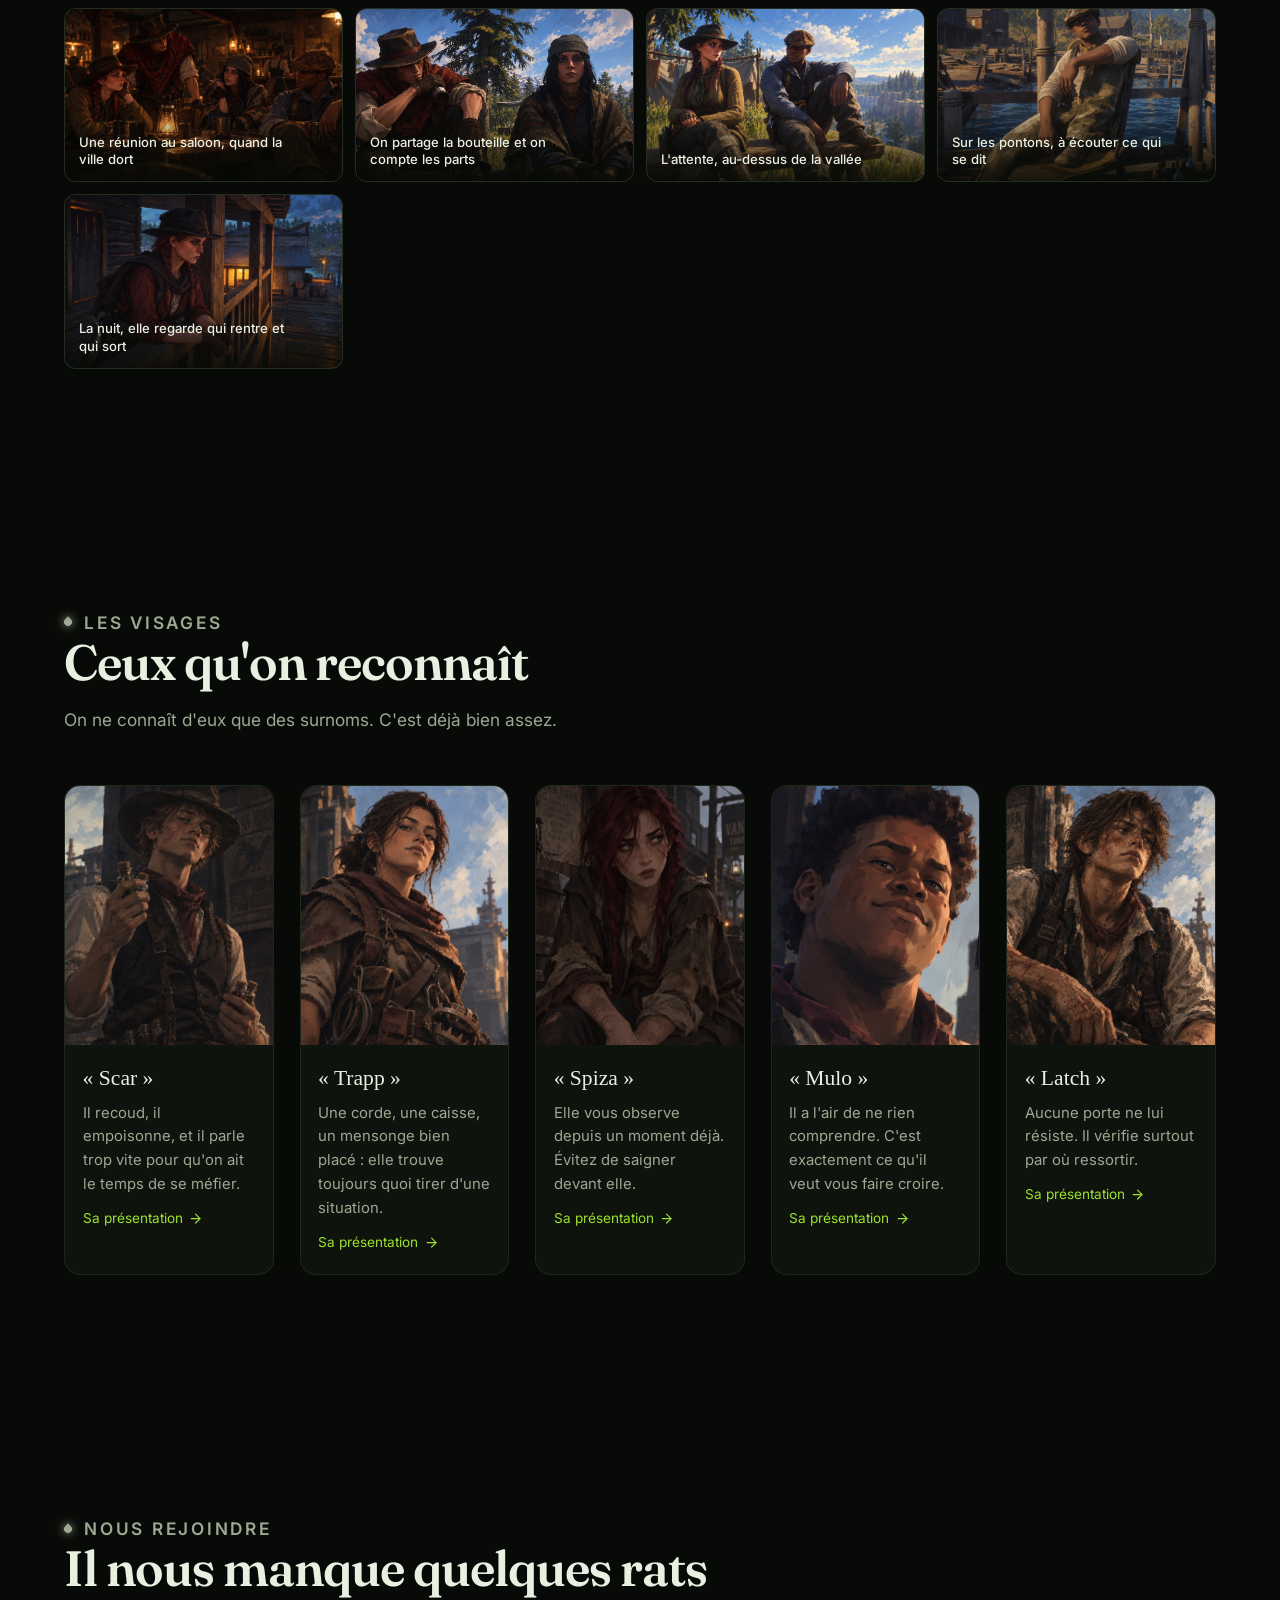
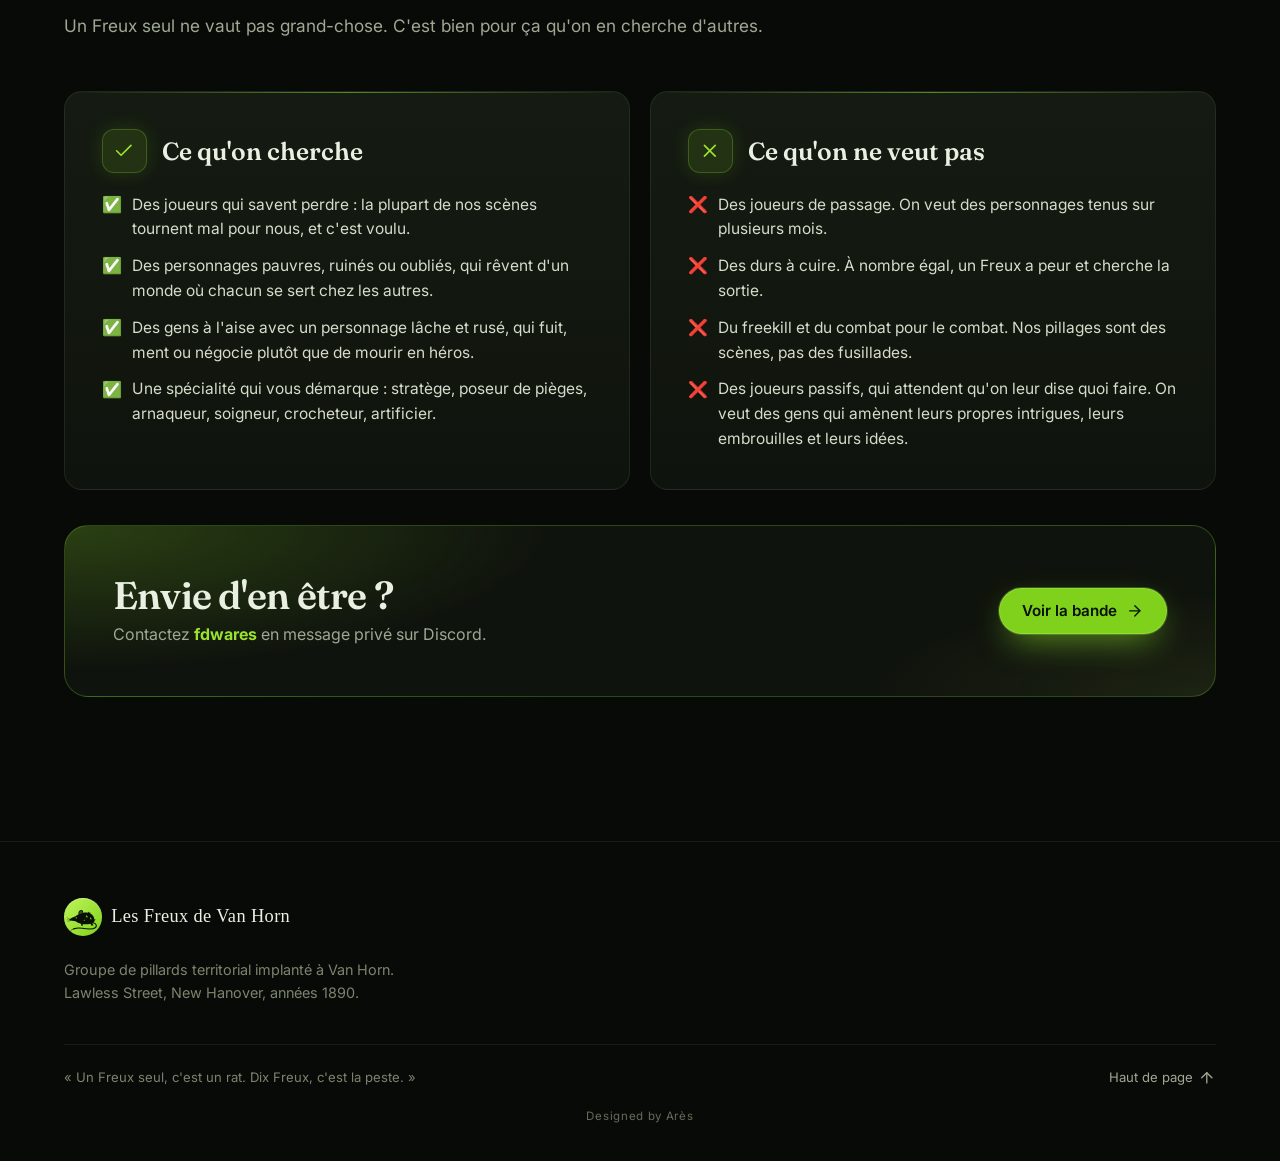
==== commit 71a12f0a: "Deux images de plus dans la galerie" ====
--- a/index.html
+++ b/index.html
@@ -148,6 +148,8 @@
           <a class="galerie__item" href="bande-saloon.jpg" data-zoom><img src="bande-saloon.jpg" alt="Quatre membres des Freux attablés dans un saloon éclairé à la lampe" loading="lazy" width="1600" height="900"><span class="galerie__legende">Une réunion au saloon, quand la ville dort</span><span class="galerie__zoom"><svg class="icone" viewBox="0 0 24 24" fill="none" stroke="currentColor" stroke-width="1.8" stroke-linecap="round" stroke-linejoin="round" aria-hidden="true"><path d="M15 3h6v6"/><path d="M9 21H3v-6"/><path d="M21 3l-7 7"/><path d="M3 21l7-7"/></svg></span></a>
           <a class="galerie__item" href="bande-camp.jpg" data-zoom><img src="bande-camp.jpg" alt="Deux Freux assis sur un tronc dans un campement de fortune" loading="lazy" width="1600" height="676"><span class="galerie__legende">On partage la bouteille et on compte les parts</span><span class="galerie__zoom"><svg class="icone" viewBox="0 0 24 24" fill="none" stroke="currentColor" stroke-width="1.8" stroke-linecap="round" stroke-linejoin="round" aria-hidden="true"><path d="M15 3h6v6"/><path d="M9 21H3v-6"/><path d="M21 3l-7 7"/><path d="M3 21l7-7"/></svg></span></a>
           <a class="galerie__item" href="bande-falaise.jpg" data-zoom><img src="bande-falaise.jpg" alt="Deux Freux assis sur un banc au bord d'une falaise" loading="lazy" width="1600" height="889"><span class="galerie__legende">L'attente, au-dessus de la vallée</span><span class="galerie__zoom"><svg class="icone" viewBox="0 0 24 24" fill="none" stroke="currentColor" stroke-width="1.8" stroke-linecap="round" stroke-linejoin="round" aria-hidden="true"><path d="M15 3h6v6"/><path d="M9 21H3v-6"/><path d="M21 3l-7 7"/><path d="M3 21l7-7"/></svg></span></a>
+          <a class="galerie__item" href="mulo-pontons.jpg" data-zoom><img src="mulo-pontons.jpg" alt="Mulo assis au bord des pontons de Van Horn" loading="lazy" width="1392" height="1130"><span class="galerie__legende">Sur les pontons, à écouter ce qui se dit</span><span class="galerie__zoom"><svg class="icone" viewBox="0 0 24 24" fill="none" stroke="currentColor" stroke-width="1.8" stroke-linecap="round" stroke-linejoin="round" aria-hidden="true"><path d="M15 3h6v6"/><path d="M9 21H3v-6"/><path d="M21 3l-7 7"/><path d="M3 21l7-7"/></svg></span></a>
+          <a class="galerie__item" href="spiza-nuit.jpg" data-zoom><img src="spiza-nuit.jpg" alt="Spiza accoudée à une rambarde, la nuit, au-dessus de l'eau" loading="lazy" width="1500" height="745"><span class="galerie__legende">La nuit, elle regarde qui rentre et qui sort</span><span class="galerie__zoom"><svg class="icone" viewBox="0 0 24 24" fill="none" stroke="currentColor" stroke-width="1.8" stroke-linecap="round" stroke-linejoin="round" aria-hidden="true"><path d="M15 3h6v6"/><path d="M9 21H3v-6"/><path d="M21 3l-7 7"/><path d="M3 21l7-7"/></svg></span></a>
       </div>
     </div>
   </section>
